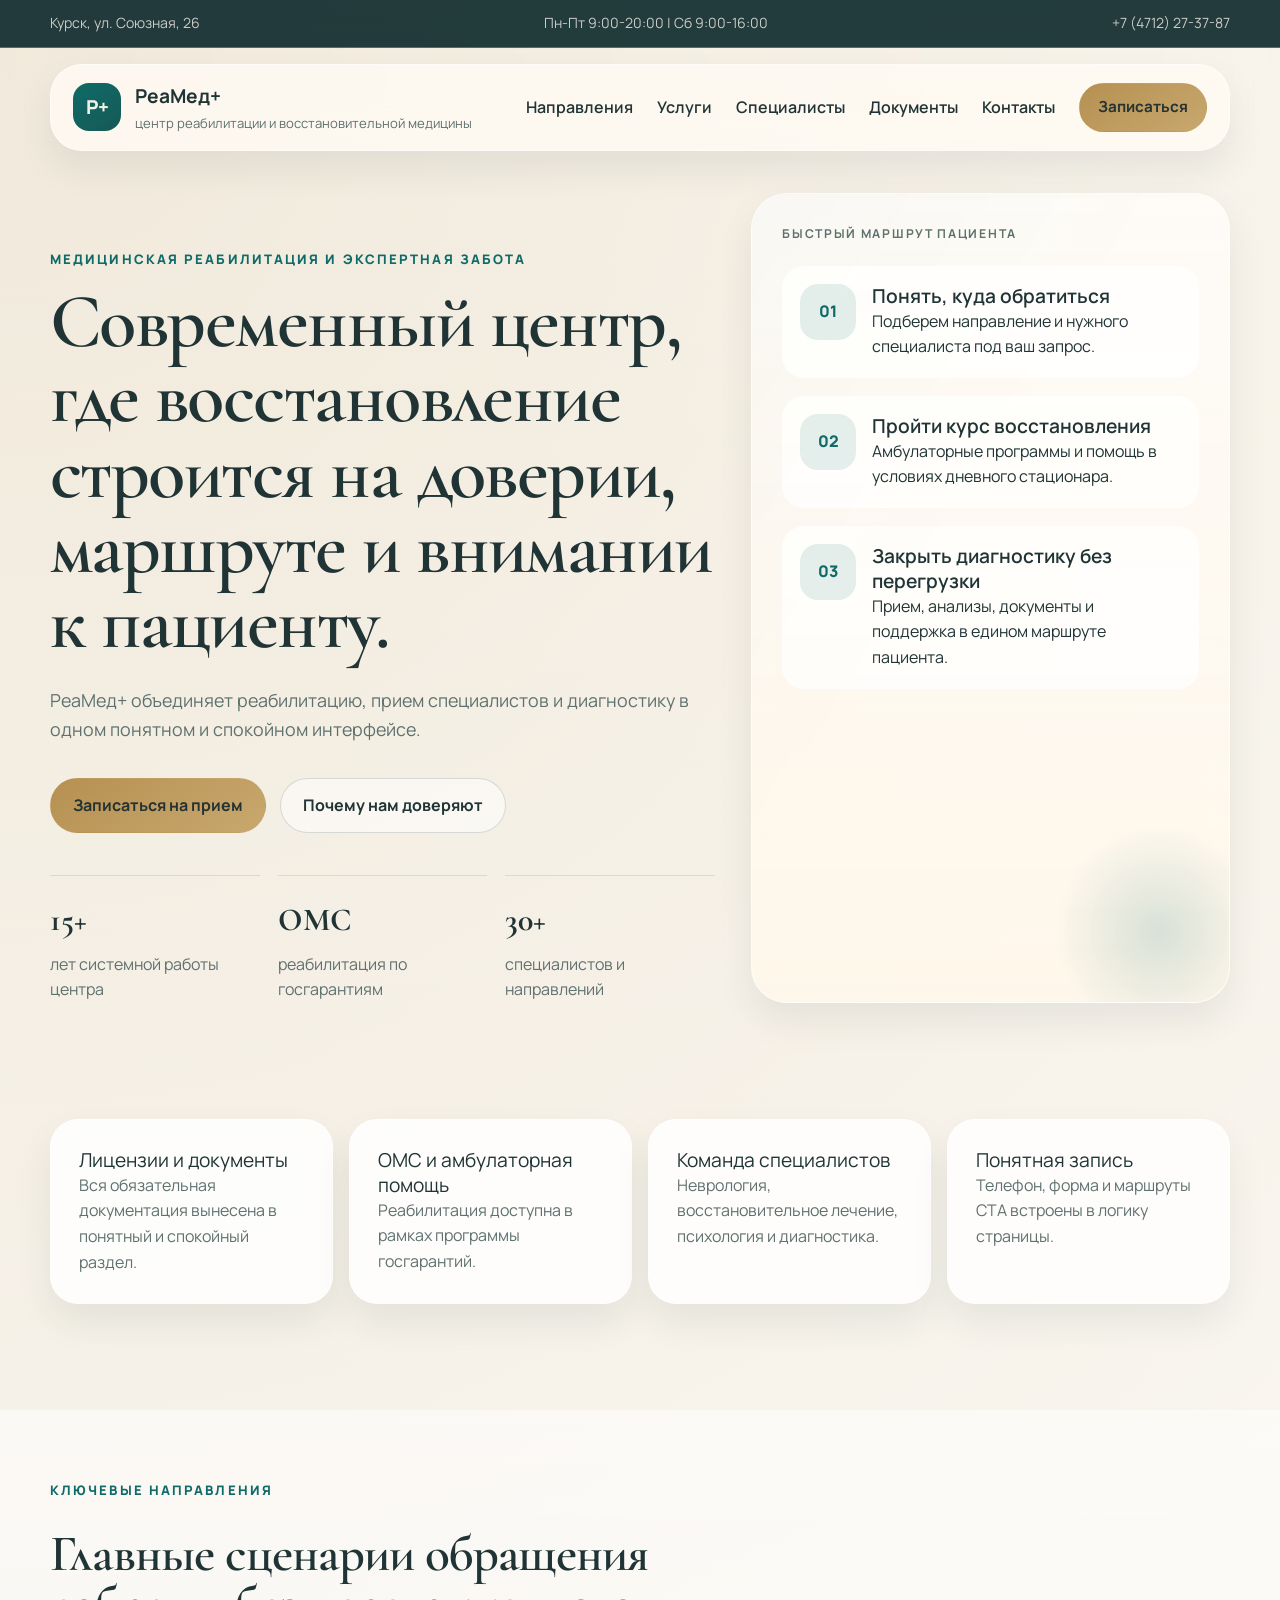
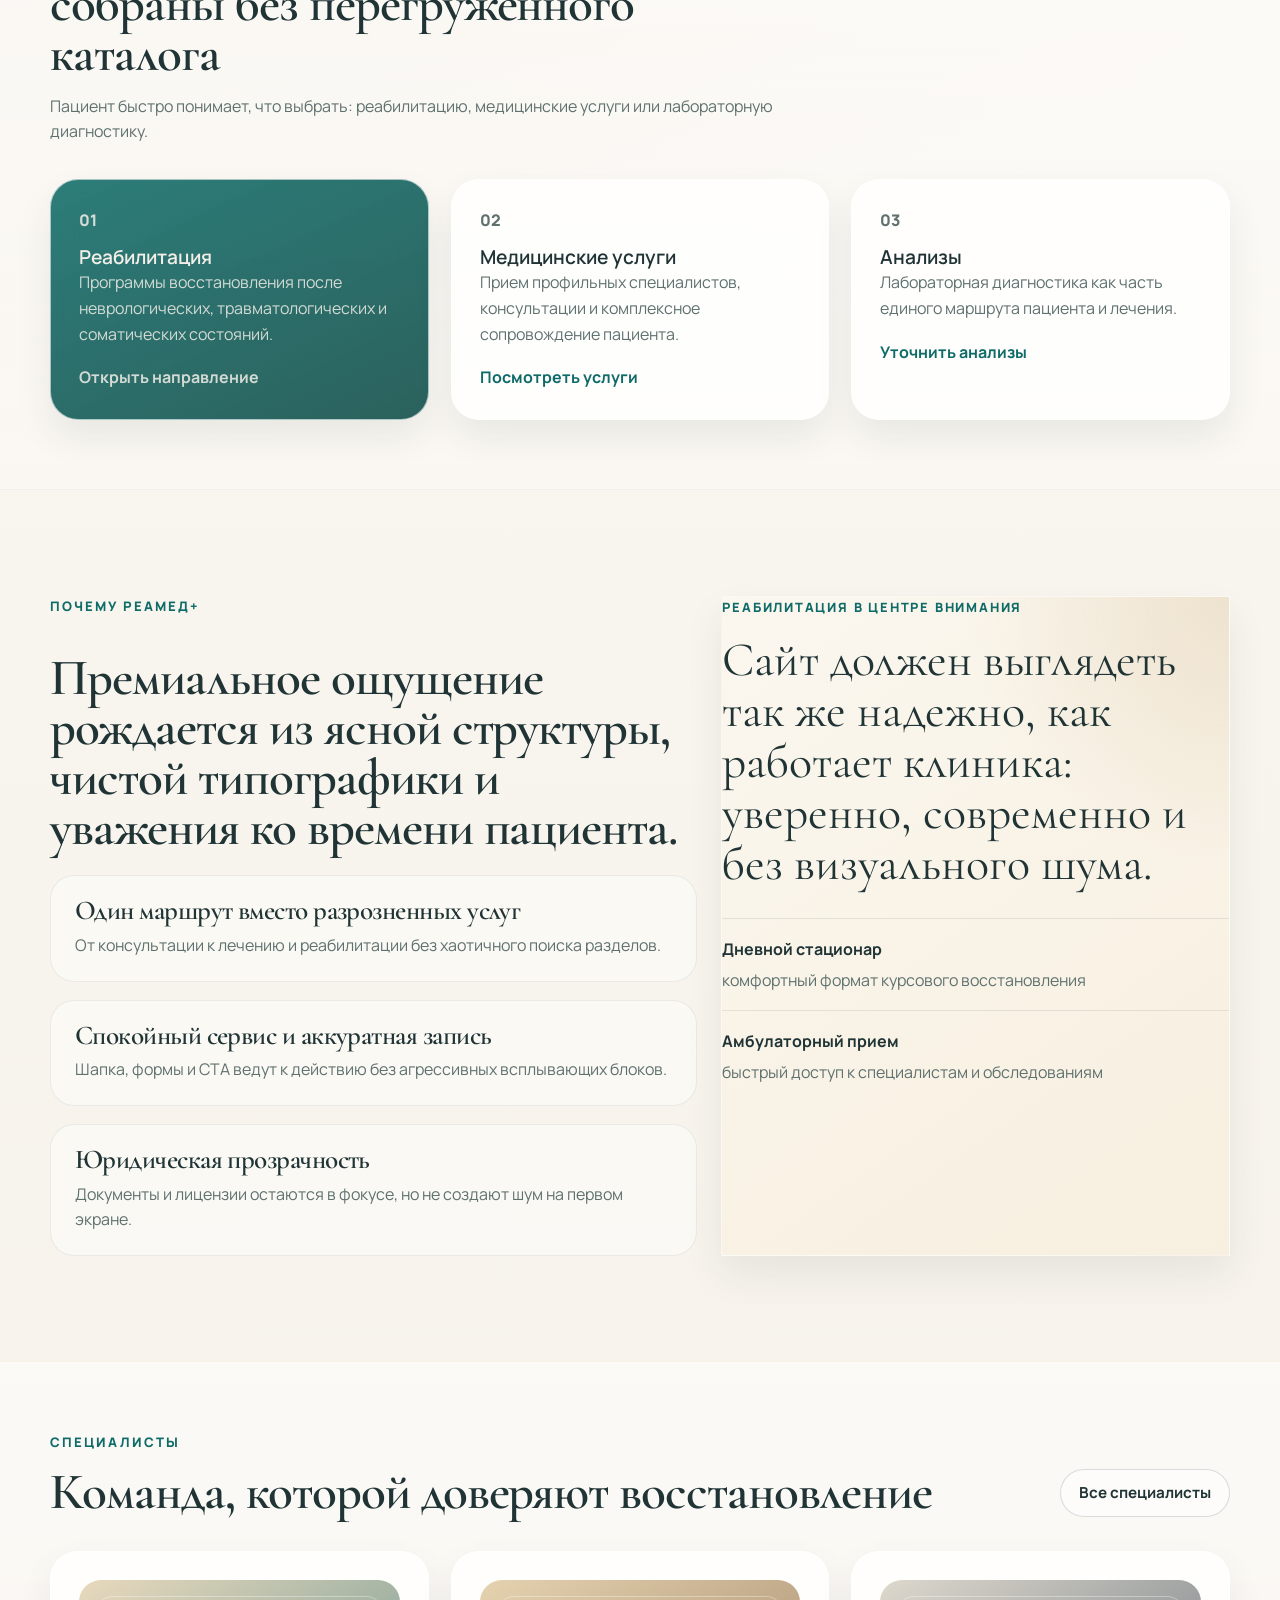
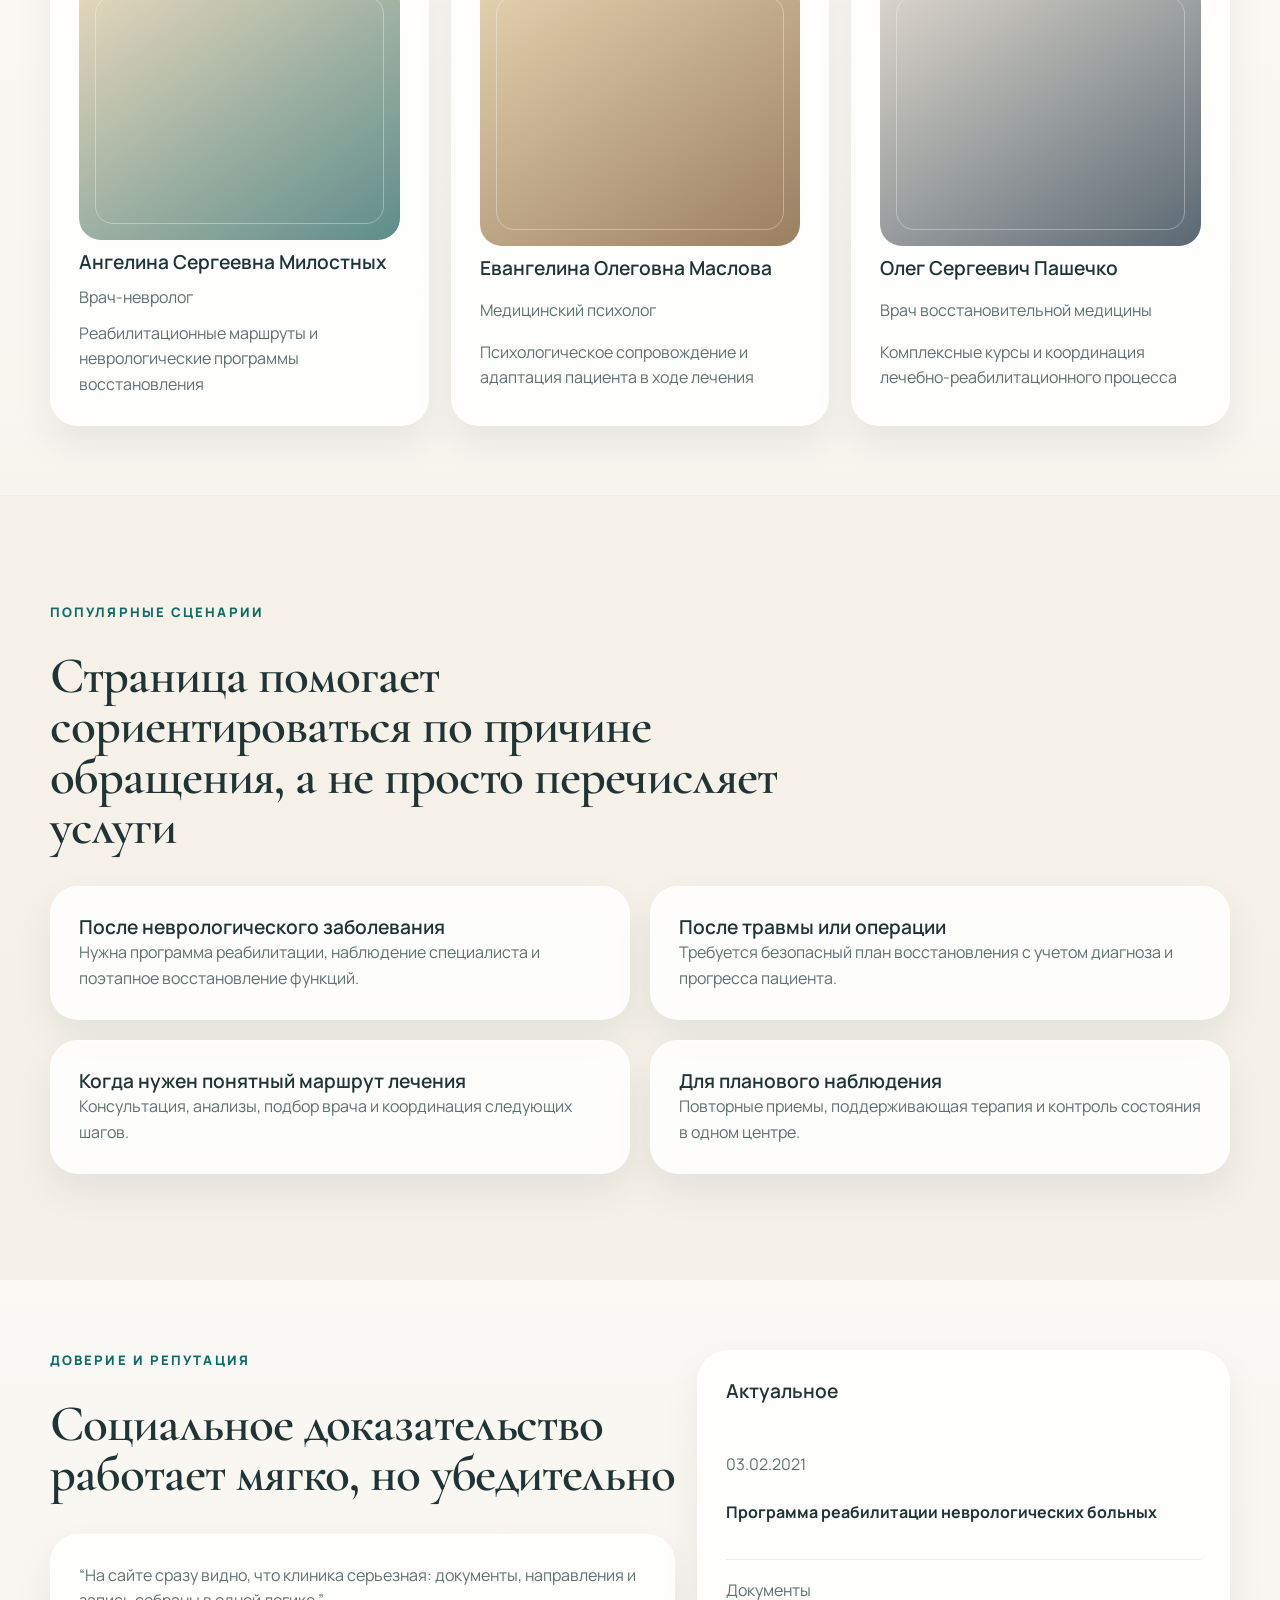
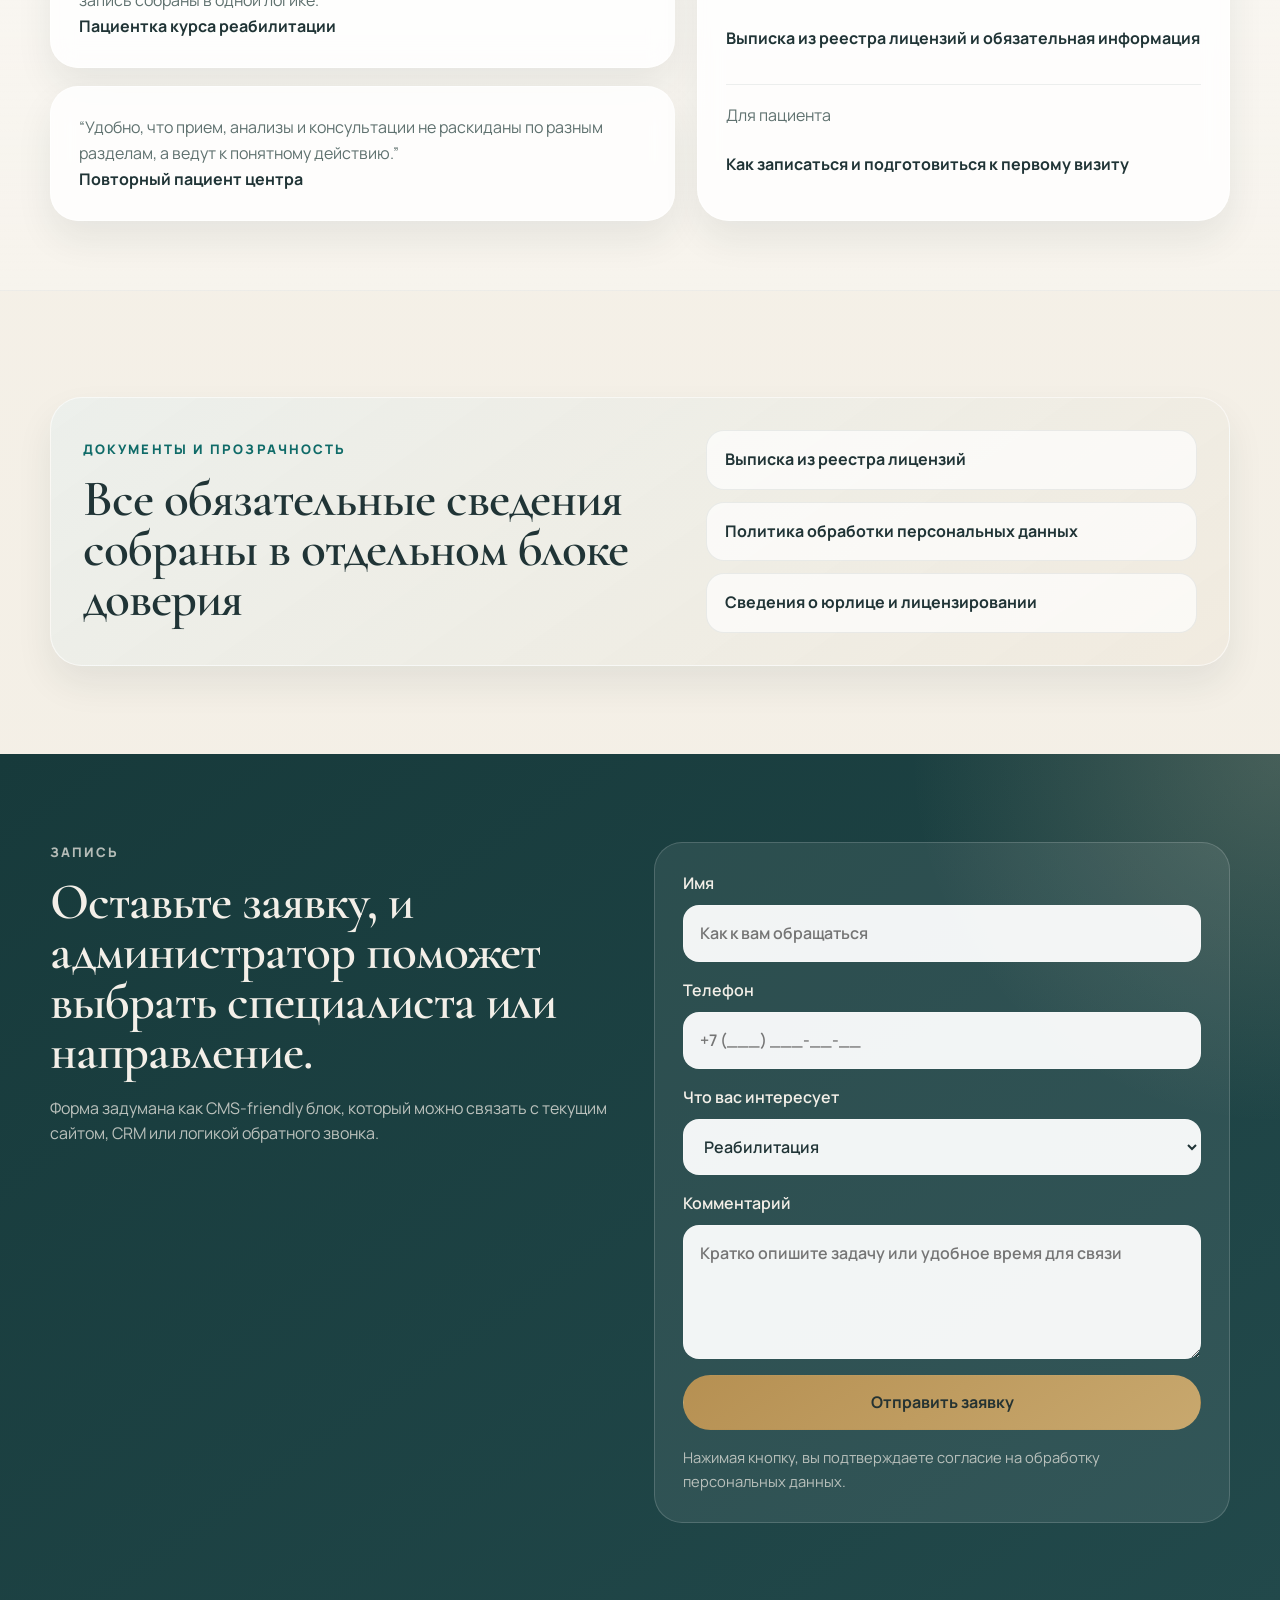
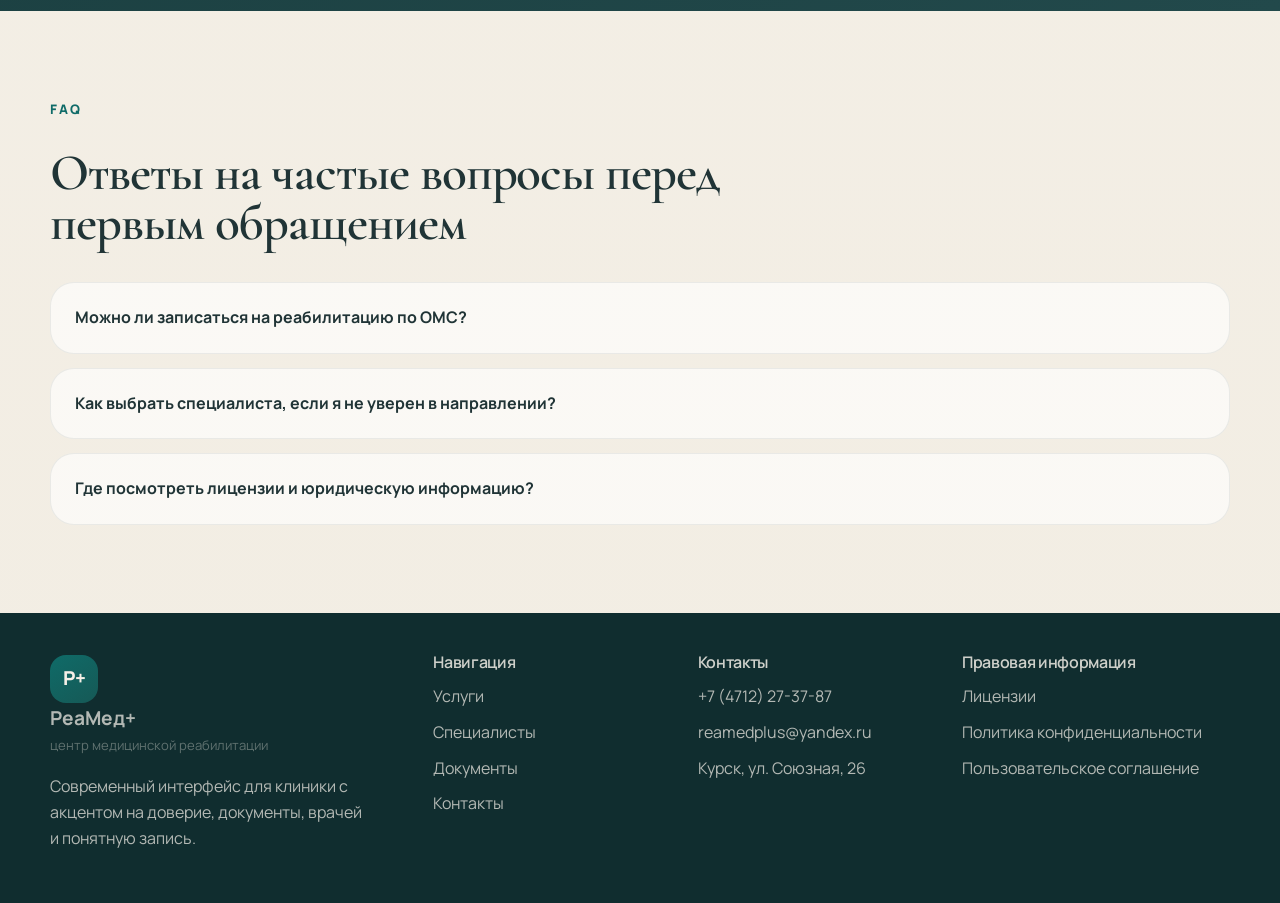
==== index.html @ e56094d9 "Initial redesign" ====
<!DOCTYPE html>
<html lang="ru">
<head>
  <meta charset="UTF-8">
  <meta name="viewport" content="width=device-width, initial-scale=1.0">
  <title>РеаМед+ | Центр медицинской реабилитации</title>
  <meta name="description" content="Редизайн главной страницы РеаМед+: реабилитация, специалисты, документы и запись в одном премиальном интерфейсе.">
  <link rel="preconnect" href="https://fonts.googleapis.com">
  <link rel="preconnect" href="https://fonts.gstatic.com" crossorigin>
  <link href="https://fonts.googleapis.com/css2?family=Manrope:wght@400;500;600;700;800&family=Cormorant+Garamond:wght@500;600;700&display=swap" rel="stylesheet">
  <link rel="stylesheet" href="styles.css">
</head>
<body>
  <div class="site-shell">
    <header class="site-header" data-header>
      <div class="utility-bar">
        <div class="container utility-bar__content">
          <p>Курск, ул. Союзная, 26</p>
          <p>Пн-Пт 9:00-20:00 | Сб 9:00-16:00</p>
          <a href="tel:+74712273787">+7 (4712) 27-37-87</a>
        </div>
      </div>
      <div class="container header-main">
        <a class="brand" href="index.html" aria-label="РеаМед+">
          <span class="brand__mark">Р+</span>
          <span class="brand__text">
            <strong>РеаМед+</strong>
            <small>центр реабилитации и восстановительной медицины</small>
          </span>
        </a>
        <button class="nav-toggle" type="button" aria-expanded="false" aria-controls="site-nav" data-nav-toggle>Меню</button>
        <nav class="site-nav" id="site-nav" data-nav>
          <a href="#directions">Направления</a>
          <a href="service.html">Услуги</a>
          <a href="specialists.html">Специалисты</a>
          <a href="documents.html">Документы</a>
          <a href="contacts.html">Контакты</a>
          <a class="button button--primary button--sm" href="#appointment">Записаться</a>
        </nav>
      </div>
    </header>

    <main>
      <section class="hero section">
        <div class="container hero__grid">
          <div class="hero__content">
            <p class="eyebrow">Медицинская реабилитация и экспертная забота</p>
            <h1>Современный центр, где восстановление строится на доверии, маршруте и внимании к пациенту.</h1>
            <p class="hero__lead">РеаМед+ объединяет реабилитацию, прием специалистов и диагностику в одном понятном и спокойном интерфейсе.</p>
            <div class="hero__actions">
              <a class="button button--primary" href="#appointment">Записаться на прием</a>
              <a class="button button--ghost" href="#trust">Почему нам доверяют</a>
            </div>
            <dl class="hero__metrics">
              <div><dt>15+</dt><dd>лет системной работы центра</dd></div>
              <div><dt>ОМС</dt><dd>реабилитация по госгарантиям</dd></div>
              <div><dt>30+</dt><dd>специалистов и направлений</dd></div>
            </dl>
          </div>
          <aside class="hero-card">
            <p class="hero-card__label">Быстрый маршрут пациента</p>
            <div class="hero-card__list">
              <article><span>01</span><div><h2>Понять, куда обратиться</h2><p>Подберем направление и нужного специалиста под ваш запрос.</p></div></article>
              <article><span>02</span><div><h2>Пройти курс восстановления</h2><p>Амбулаторные программы и помощь в условиях дневного стационара.</p></div></article>
              <article><span>03</span><div><h2>Закрыть диагностику без перегрузки</h2><p>Прием, анализы, документы и поддержка в едином маршруте пациента.</p></div></article>
            </div>
          </aside>
        </div>
      </section>

      <section class="section trust-strip" id="trust">
        <div class="container trust-strip__grid">
          <article class="trust-badge"><p class="trust-badge__title">Лицензии и документы</p><p>Вся обязательная документация вынесена в понятный и спокойный раздел.</p></article>
          <article class="trust-badge"><p class="trust-badge__title">ОМС и амбулаторная помощь</p><p>Реабилитация доступна в рамках программы госгарантий.</p></article>
          <article class="trust-badge"><p class="trust-badge__title">Команда специалистов</p><p>Неврология, восстановительное лечение, психология и диагностика.</p></article>
          <article class="trust-badge"><p class="trust-badge__title">Понятная запись</p><p>Телефон, форма и маршруты CTA встроены в логику страницы.</p></article>
        </div>
      </section>

      <section class="section section--soft" id="directions">
        <div class="container">
          <div class="section-heading">
            <p class="eyebrow">Ключевые направления</p>
            <h2>Главные сценарии обращения собраны без перегруженного каталога</h2>
            <p>Пациент быстро понимает, что выбрать: реабилитацию, медицинские услуги или лабораторную диагностику.</p>
          </div>
          <div class="card-grid card-grid--three">
            <article class="feature-card feature-card--highlight"><p class="feature-card__kicker">01</p><h3>Реабилитация</h3><p>Программы восстановления после неврологических, травматологических и соматических состояний.</p><a class="text-link" href="service.html">Открыть направление</a></article>
            <article class="feature-card"><p class="feature-card__kicker">02</p><h3>Медицинские услуги</h3><p>Прием профильных специалистов, консультации и комплексное сопровождение пациента.</p><a class="text-link" href="service.html">Посмотреть услуги</a></article>
            <article class="feature-card"><p class="feature-card__kicker">03</p><h3>Анализы</h3><p>Лабораторная диагностика как часть единого маршрута пациента и лечения.</p><a class="text-link" href="service.html">Уточнить анализы</a></article>
          </div>
        </div>
      </section>

      <section class="section">
        <div class="container split-block">
          <div class="split-block__content">
            <p class="eyebrow">Почему РеаМед+</p>
            <h2>Премиальное ощущение рождается из ясной структуры, чистой типографики и уважения ко времени пациента.</h2>
            <div class="benefit-list">
              <article><h3>Один маршрут вместо разрозненных услуг</h3><p>От консультации к лечению и реабилитации без хаотичного поиска разделов.</p></article>
              <article><h3>Спокойный сервис и аккуратная запись</h3><p>Шапка, формы и CTA ведут к действию без агрессивных всплывающих блоков.</p></article>
              <article><h3>Юридическая прозрачность</h3><p>Документы и лицензии остаются в фокусе, но не создают шум на первом экране.</p></article>
            </div>
          </div>
          <div class="quote-panel">
            <p class="quote-panel__lead">Реабилитация в центре внимания</p>
            <blockquote>Сайт должен выглядеть так же надежно, как работает клиника: уверенно, современно и без визуального шума.</blockquote>
            <div class="quote-panel__facts">
              <div><strong>Дневной стационар</strong><span>комфортный формат курсового восстановления</span></div>
              <div><strong>Амбулаторный прием</strong><span>быстрый доступ к специалистам и обследованиям</span></div>
            </div>
          </div>
        </div>
      </section>

      <section class="section section--soft">
        <div class="container">
          <div class="section-heading section-heading--between">
            <div>
              <p class="eyebrow">Специалисты</p>
              <h2>Команда, которой доверяют восстановление</h2>
            </div>
            <a class="button button--ghost button--sm" href="specialists.html">Все специалисты</a>
          </div>
          <div class="card-grid card-grid--three">
            <article class="doctor-card"><div class="doctor-card__photo doctor-card__photo--emerald"></div><h3>Ангелина Сергеевна Милостных</h3><p>Врач-невролог</p><span>Реабилитационные маршруты и неврологические программы восстановления</span></article>
            <article class="doctor-card"><div class="doctor-card__photo doctor-card__photo--sand"></div><h3>Евангелина Олеговна Маслова</h3><p>Медицинский психолог</p><span>Психологическое сопровождение и адаптация пациента в ходе лечения</span></article>
            <article class="doctor-card"><div class="doctor-card__photo doctor-card__photo--slate"></div><h3>Олег Сергеевич Пашечко</h3><p>Врач восстановительной медицины</p><span>Комплексные курсы и координация лечебно-реабилитационного процесса</span></article>
          </div>
        </div>
      </section>

      <section class="section">
        <div class="container">
          <div class="section-heading">
            <p class="eyebrow">Популярные сценарии</p>
            <h2>Страница помогает сориентироваться по причине обращения, а не просто перечисляет услуги</h2>
          </div>
          <div class="journey-grid">
            <article class="journey-card"><h3>После неврологического заболевания</h3><p>Нужна программа реабилитации, наблюдение специалиста и поэтапное восстановление функций.</p></article>
            <article class="journey-card"><h3>После травмы или операции</h3><p>Требуется безопасный план восстановления с учетом диагноза и прогресса пациента.</p></article>
            <article class="journey-card"><h3>Когда нужен понятный маршрут лечения</h3><p>Консультация, анализы, подбор врача и координация следующих шагов.</p></article>
            <article class="journey-card"><h3>Для планового наблюдения</h3><p>Повторные приемы, поддерживающая терапия и контроль состояния в одном центре.</p></article>
          </div>
        </div>
      </section>

      <section class="section section--soft">
        <div class="container proof-layout">
          <div>
            <div class="section-heading">
              <p class="eyebrow">Доверие и репутация</p>
              <h2>Социальное доказательство работает мягко, но убедительно</h2>
            </div>
            <div class="review-stack">
              <article class="review-card"><p>“На сайте сразу видно, что клиника серьезная: документы, направления и запись собраны в одной логике.”</p><strong>Пациентка курса реабилитации</strong></article>
              <article class="review-card"><p>“Удобно, что прием, анализы и консультации не раскиданы по разным разделам, а ведут к понятному действию.”</p><strong>Повторный пациент центра</strong></article>
            </div>
          </div>
          <div class="news-panel">
            <h3>Актуальное</h3>
            <article><span>03.02.2021</span><a href="#">Программа реабилитации неврологических больных</a></article>
            <article><span>Документы</span><a href="documents.html">Выписка из реестра лицензий и обязательная информация</a></article>
            <article><span>Для пациента</span><a href="contacts.html">Как записаться и подготовиться к первому визиту</a></article>
          </div>
        </div>
      </section>

      <section class="section">
        <div class="container docs-callout">
          <div>
            <p class="eyebrow">Документы и прозрачность</p>
            <h2>Все обязательные сведения собраны в отдельном блоке доверия</h2>
          </div>
          <div class="docs-callout__links">
            <a href="documents.html">Выписка из реестра лицензий</a>
            <a href="documents.html">Политика обработки персональных данных</a>
            <a href="documents.html">Сведения о юрлице и лицензировании</a>
          </div>
        </div>
      </section>

      <section class="section section--contrast" id="appointment">
        <div class="container appointment">
          <div class="appointment__intro">
            <p class="eyebrow eyebrow--light">Запись</p>
            <h2>Оставьте заявку, и администратор поможет выбрать специалиста или направление.</h2>
            <p>Форма задумана как CMS-friendly блок, который можно связать с текущим сайтом, CRM или логикой обратного звонка.</p>
          </div>
          <form class="appointment-form">
            <label>Имя<input type="text" name="name" placeholder="Как к вам обращаться"></label>
            <label>Телефон<input type="tel" name="phone" placeholder="+7 (___) ___-__-__"></label>
            <label>Что вас интересует<select name="interest"><option>Реабилитация</option><option>Прием специалиста</option><option>Анализы</option><option>Обратный звонок</option></select></label>
            <label>Комментарий<textarea name="comment" rows="4" placeholder="Кратко опишите задачу или удобное время для связи"></textarea></label>
            <button class="button button--primary" type="submit">Отправить заявку</button>
            <p class="form-note">Нажимая кнопку, вы подтверждаете согласие на обработку персональных данных.</p>
          </form>
        </div>
      </section>

      <section class="section faq">
        <div class="container">
          <div class="section-heading">
            <p class="eyebrow">FAQ</p>
            <h2>Ответы на частые вопросы перед первым обращением</h2>
          </div>
          <div class="faq-list" data-accordion>
            <article class="faq-item"><button type="button" class="faq-item__trigger" aria-expanded="false">Можно ли записаться на реабилитацию по ОМС?</button><div class="faq-item__content"><p>Да, для этого сохранен отдельный trust-блок и страница документов с условиями программы госгарантий.</p></div></article>
            <article class="faq-item"><button type="button" class="faq-item__trigger" aria-expanded="false">Как выбрать специалиста, если я не уверен в направлении?</button><div class="faq-item__content"><p>Главная и форма записи подсказывают понятный первый шаг: выбрать причину обращения и получить помощь администратора.</p></div></article>
            <article class="faq-item"><button type="button" class="faq-item__trigger" aria-expanded="false">Где посмотреть лицензии и юридическую информацию?</button><div class="faq-item__content"><p>Обязательные документы выделены в отдельный раздел и продублированы в подвале сайта.</p></div></article>
          </div>
        </div>
      </section>
    </main>

    <footer class="site-footer">
      <div class="container footer-grid">
        <div>
          <a class="brand brand--footer" href="index.html">
            <span class="brand__mark">Р+</span>
            <span class="brand__text"><strong>РеаМед+</strong><small>центр медицинской реабилитации</small></span>
          </a>
          <p class="footer-copy">Современный интерфейс для клиники с акцентом на доверие, документы, врачей и понятную запись.</p>
        </div>
        <div><h3>Навигация</h3><a href="service.html">Услуги</a><a href="specialists.html">Специалисты</a><a href="documents.html">Документы</a><a href="contacts.html">Контакты</a></div>
        <div><h3>Контакты</h3><a href="tel:+74712273787">+7 (4712) 27-37-87</a><a href="mailto:reamedplus@yandex.ru">reamedplus@yandex.ru</a><p>Курск, ул. Союзная, 26</p></div>
        <div><h3>Правовая информация</h3><a href="documents.html">Лицензии</a><a href="documents.html">Политика конфиденциальности</a><a href="documents.html">Пользовательское соглашение</a></div>
      </div>
    </footer>
  </div>
  <script src="main.js"></script>
</body>
</html>
---- styles.css ----
:root {
  --bg: #f6f2ea;
  --surface: rgba(255, 255, 255, 0.82);
  --surface-dark: #173a3b;
  --surface-dark-2: #22494b;
  --text: #203436;
  --text-muted: #5f716f;
  --text-on-dark: #f3efe8;
  --line: rgba(32, 52, 54, 0.12);
  --accent: #0f6b68;
  --accent-2: #b69052;
  --shadow-lg: 0 24px 80px rgba(29, 45, 47, 0.13);
  --shadow-md: 0 18px 36px rgba(29, 45, 47, 0.08);
  --radius-xl: 32px;
  --radius-lg: 24px;
  --radius-md: 18px;
  --container: min(1180px, calc(100vw - 32px));
  --transition: 220ms ease;
}

*,
*::before,
*::after {
  box-sizing: border-box;
}

html {
  scroll-behavior: smooth;
}

body {
  margin: 0;
  background:
    radial-gradient(circle at top left, rgba(182, 144, 82, 0.16), transparent 28%),
    linear-gradient(180deg, #fcfaf5 0%, #f6f2ea 48%, #f2ede3 100%);
  color: var(--text);
  font-family: "Manrope", "Segoe UI", sans-serif;
  line-height: 1.6;
}

a {
  color: inherit;
  text-decoration: none;
}

button,
input,
select,
textarea {
  font: inherit;
}

.container {
  width: var(--container);
  margin: 0 auto;
}

.section {
  padding: 88px 0;
}

.section--soft {
  position: relative;
}

.section--soft::before {
  content: "";
  position: absolute;
  inset: 18px 0;
  background: linear-gradient(180deg, rgba(255, 255, 255, 0.55), rgba(255, 255, 255, 0.24));
  border-top: 1px solid rgba(255, 255, 255, 0.45);
  border-bottom: 1px solid rgba(32, 52, 54, 0.06);
  z-index: -1;
}

.section--contrast {
  background:
    radial-gradient(circle at top right, rgba(217, 199, 166, 0.22), transparent 24%),
    linear-gradient(145deg, var(--surface-dark) 0%, var(--surface-dark-2) 100%);
  color: var(--text-on-dark);
}

.eyebrow {
  margin: 0 0 14px;
  color: var(--accent);
  font-size: 0.82rem;
  font-weight: 800;
  letter-spacing: 0.16em;
  text-transform: uppercase;
}

.eyebrow--light {
  color: rgba(243, 239, 232, 0.72);
}

h1,
h2,
h3 {
  margin: 0;
  font-family: "Cormorant Garamond", Georgia, serif;
  font-weight: 600;
  letter-spacing: -0.02em;
  line-height: 0.98;
}

h1 {
  font-size: clamp(3rem, 6vw, 5.6rem);
}

h2 {
  font-size: clamp(2.2rem, 4vw, 3.5rem);
}

h3 {
  font-size: 1.7rem;
}

p {
  margin: 0;
}

.utility-bar {
  border-bottom: 1px solid rgba(255, 255, 255, 0.24);
  background: rgba(12, 39, 42, 0.9);
  color: rgba(243, 239, 232, 0.8);
  font-size: 0.88rem;
}

.utility-bar__content {
  display: flex;
  justify-content: space-between;
  gap: 18px;
  padding: 12px 0;
  flex-wrap: wrap;
}

.site-header {
  position: sticky;
  top: 0;
  z-index: 30;
  backdrop-filter: blur(18px);
}

.site-header.is-scrolled .header-main {
  margin-top: 0;
  border-radius: 0 0 var(--radius-lg) var(--radius-lg);
}

.header-main {
  display: flex;
  align-items: center;
  justify-content: space-between;
  gap: 24px;
  margin-top: 16px;
  padding: 16px 22px;
  border: 1px solid rgba(255, 255, 255, 0.54);
  border-radius: var(--radius-xl);
  background: rgba(255, 250, 243, 0.82);
  box-shadow: var(--shadow-md);
}

.brand {
  display: inline-flex;
  align-items: center;
  gap: 14px;
}

.brand__mark {
  display: grid;
  place-items: center;
  width: 48px;
  height: 48px;
  border-radius: 16px;
  background: linear-gradient(145deg, var(--accent) 0%, #165956 100%);
  color: #f5f0e7;
  font-weight: 800;
  font-size: 1.2rem;
}

.brand__text {
  display: grid;
  gap: 2px;
}

.brand__text strong {
  font-size: 1.2rem;
}

.brand__text small {
  color: var(--text-muted);
  font-size: 0.82rem;
}

.site-nav {
  display: flex;
  align-items: center;
  gap: 24px;
  font-weight: 600;
}

.site-nav a:not(.button) {
  position: relative;
}

.site-nav a:not(.button)::after {
  content: "";
  position: absolute;
  left: 0;
  bottom: -6px;
  width: 100%;
  height: 1px;
  background: currentColor;
  transform: scaleX(0);
  transform-origin: left;
  transition: transform var(--transition);
}

.site-nav a:not(.button):hover::after {
  transform: scaleX(1);
}

.nav-toggle {
  display: none;
  border: 0;
  border-radius: 999px;
  padding: 12px 16px;
  background: var(--surface-dark);
  color: var(--text-on-dark);
  cursor: pointer;
}

.button {
  display: inline-flex;
  align-items: center;
  justify-content: center;
  border-radius: 999px;
  padding: 14px 22px;
  border: 1px solid transparent;
  font-weight: 700;
  transition: transform var(--transition), background var(--transition), border-color var(--transition);
}

.button:hover {
  transform: translateY(-2px);
}

.button--sm {
  padding: 11px 18px;
  font-size: 0.95rem;
}

.button--primary {
  background: linear-gradient(145deg, var(--accent-2), #c8a86e);
  color: #253332;
}

.button--ghost {
  border-color: rgba(32, 52, 54, 0.16);
  background: rgba(255, 255, 255, 0.54);
}

.section-heading {
  max-width: 760px;
  display: grid;
  gap: 14px;
  margin-bottom: 34px;
}

.section-heading--between {
  max-width: none;
  display: flex;
  align-items: end;
  justify-content: space-between;
  gap: 24px;
}

.section-heading p:last-child {
  color: var(--text-muted);
}

.hero {
  padding-top: 42px;
}

.hero__grid {
  display: grid;
  grid-template-columns: 1.25fr 0.9fr;
  gap: 36px;
  align-items: stretch;
}

.hero__content {
  padding: 56px 0 0;
}

.hero__lead {
  max-width: 690px;
  margin-top: 26px;
  color: var(--text-muted);
  font-size: 1.12rem;
}

.hero__actions {
  display: flex;
  gap: 14px;
  flex-wrap: wrap;
  margin-top: 34px;
}

.hero__metrics {
  display: grid;
  grid-template-columns: repeat(3, minmax(0, 1fr));
  gap: 18px;
  margin: 42px 0 0;
}

.hero__metrics div {
  padding-top: 18px;
  border-top: 1px solid var(--line);
}

.hero__metrics dt {
  font-family: "Cormorant Garamond", Georgia, serif;
  font-size: 2rem;
  font-weight: 700;
}

.hero__metrics dd {
  margin: 6px 0 0;
  color: var(--text-muted);
}

.hero-card,
.quote-panel,
.content-card,
.document-card,
.review-card,
.news-panel,
.feature-card,
.doctor-card,
.journey-card,
.trust-badge {
  border: 1px solid rgba(255, 255, 255, 0.6);
  background: var(--surface);
  box-shadow: var(--shadow-md);
  backdrop-filter: blur(12px);
}

.hero-card {
  position: relative;
  overflow: hidden;
  border-radius: 36px;
  padding: 30px;
  background:
    linear-gradient(180deg, rgba(255, 253, 250, 0.82), rgba(255, 247, 234, 0.9)),
    linear-gradient(120deg, rgba(15, 107, 104, 0.12), transparent 45%);
}

.hero-card::before {
  content: "";
  position: absolute;
  inset: auto -40px -40px auto;
  width: 220px;
  height: 220px;
  border-radius: 50%;
  background: radial-gradient(circle, rgba(15, 107, 104, 0.16), transparent 68%);
}

.hero-card__label {
  color: var(--text-muted);
  font-weight: 700;
  text-transform: uppercase;
  letter-spacing: 0.14em;
  font-size: 0.76rem;
}

.hero-card__list {
  display: grid;
  gap: 18px;
  margin-top: 22px;
}

.hero-card__list article {
  display: grid;
  grid-template-columns: 56px 1fr;
  gap: 16px;
  padding: 18px;
  border-radius: 22px;
  background: rgba(255, 255, 255, 0.72);
}

.hero-card__list span {
  display: grid;
  place-items: center;
  width: 56px;
  height: 56px;
  border-radius: 18px;
  background: rgba(15, 107, 104, 0.11);
  color: var(--accent);
  font-weight: 800;
}

.hero-card h2,
.trust-badge__title,
.journey-card h3,
.doctor-card h3,
.feature-card h3,
.content-card h2,
.news-panel h3,
.document-card h2,
.doctor-card--wide h2 {
  font-family: "Manrope", "Segoe UI", sans-serif;
  font-size: 1.2rem;
  line-height: 1.3;
  letter-spacing: normal;
}

.trust-strip {
  padding-top: 28px;
}

.trust-strip__grid {
  display: grid;
  grid-template-columns: repeat(4, minmax(0, 1fr));
  gap: 16px;
}

.trust-badge,
.feature-card,
.doctor-card,
.journey-card,
.review-card,
.document-card,
.content-card,
.news-panel {
  border-radius: 28px;
  padding: 28px;
}

.trust-badge p:last-child,
.feature-card p,
.doctor-card p,
.doctor-card span,
.journey-card p,
.review-card p,
.document-card p,
.content-card p,
.news-panel span {
  color: var(--text-muted);
}

.card-grid {
  display: grid;
  gap: 22px;
}

.card-grid--three {
  grid-template-columns: repeat(3, minmax(0, 1fr));
}

.feature-card--highlight {
  background: linear-gradient(155deg, rgba(15, 107, 104, 0.88), rgba(20, 80, 76, 0.9));
  color: var(--text-on-dark);
}

.feature-card--highlight p,
.feature-card--highlight a {
  color: rgba(243, 239, 232, 0.84);
}

.feature-card__kicker {
  font-weight: 800;
  color: var(--accent-2);
  margin-bottom: 12px;
}

.text-link {
  margin-top: 18px;
  display: inline-flex;
  color: var(--accent);
  font-weight: 700;
}

.split-block {
  display: grid;
  grid-template-columns: 1.12fr 0.88fr;
  gap: 24px;
}

.split-block__content {
  display: grid;
  gap: 22px;
}

.benefit-list {
  display: grid;
  gap: 18px;
}

.benefit-list article {
  padding: 22px 24px;
  border-radius: 24px;
  background: rgba(255, 255, 255, 0.42);
  border: 1px solid rgba(32, 52, 54, 0.08);
}

.benefit-list p {
  margin-top: 8px;
  color: var(--text-muted);
}

.quote-panel {
  background:
    radial-gradient(circle at top right, rgba(182, 144, 82, 0.18), transparent 32%),
    linear-gradient(145deg, #fbf7ef, #f7efdf);
}

.quote-panel__lead {
  color: var(--accent);
  font-weight: 800;
  text-transform: uppercase;
  letter-spacing: 0.14em;
  font-size: 0.8rem;
}

.quote-panel blockquote {
  margin: 18px 0 0;
  font-family: "Cormorant Garamond", Georgia, serif;
  font-size: clamp(2rem, 3.8vw, 3rem);
  line-height: 1.06;
}

.quote-panel__facts {
  display: grid;
  gap: 16px;
  margin-top: 28px;
}

.quote-panel__facts div {
  padding-top: 18px;
  border-top: 1px solid rgba(32, 52, 54, 0.1);
}

.quote-panel__facts span {
  display: block;
  color: var(--text-muted);
  margin-top: 6px;
}

.doctor-card {
  display: grid;
  gap: 10px;
}

.doctor-card__photo,
.profile-hero__photo {
  position: relative;
  overflow: hidden;
  min-height: 260px;
  border-radius: 22px;
  background: linear-gradient(145deg, #d4c1a1, #8ba4a2);
}

.doctor-card__photo::after,
.profile-hero__photo::after {
  content: "";
  position: absolute;
  inset: 16px;
  border: 1px solid rgba(255, 255, 255, 0.34);
  border-radius: 18px;
}

.doctor-card__photo--emerald {
  background: linear-gradient(145deg, #e8d9bd, #5d8d8a);
}

.doctor-card__photo--sand {
  background: linear-gradient(145deg, #e5d2af, #9a7f61);
}

.doctor-card__photo--slate {
  background: linear-gradient(145deg, #ded8cd, #5a6873);
}

.journey-grid {
  display: grid;
  grid-template-columns: repeat(2, minmax(0, 1fr));
  gap: 20px;
}

.proof-layout {
  display: grid;
  grid-template-columns: 1.08fr 0.92fr;
  gap: 22px;
}

.review-stack {
  display: grid;
  gap: 18px;
}

.news-panel {
  display: grid;
  gap: 18px;
  border-radius: 32px;
}

.news-panel article {
  display: grid;
  gap: 8px;
  padding-top: 18px;
  border-top: 1px solid rgba(32, 52, 54, 0.08);
}

.news-panel article:first-of-type {
  padding-top: 0;
  border-top: 0;
}

.news-panel a {
  font-weight: 700;
}

.docs-callout {
  display: grid;
  grid-template-columns: 1.1fr 0.9fr;
  gap: 22px;
  align-items: center;
  padding: 32px;
  border-radius: 32px;
  background:
    linear-gradient(145deg, rgba(15, 107, 104, 0.06), rgba(182, 144, 82, 0.12)),
    rgba(255, 255, 255, 0.52);
  border: 1px solid rgba(255, 255, 255, 0.6);
  box-shadow: var(--shadow-md);
}

.docs-callout__links {
  display: grid;
  gap: 12px;
}

.docs-callout__links a {
  padding: 16px 18px;
  border-radius: 18px;
  background: rgba(255, 255, 255, 0.68);
  border: 1px solid rgba(32, 52, 54, 0.08);
  font-weight: 700;
}

.appointment {
  display: grid;
  grid-template-columns: 1fr 1fr;
  gap: 28px;
  align-items: start;
}

.appointment__intro p:last-child {
  margin-top: 18px;
  color: rgba(243, 239, 232, 0.74);
}

.appointment-form {
  display: grid;
  gap: 16px;
  padding: 28px;
  border-radius: 28px;
  background: rgba(255, 255, 255, 0.08);
  border: 1px solid rgba(255, 255, 255, 0.16);
}

.appointment-form label {
  display: grid;
  gap: 8px;
  font-weight: 600;
}

.appointment-form input,
.appointment-form select,
.appointment-form textarea {
  width: 100%;
  padding: 15px 16px;
  border-radius: 16px;
  border: 1px solid rgba(255, 255, 255, 0.16);
  background: rgba(255, 255, 255, 0.94);
  color: var(--text);
}

.form-note {
  color: rgba(243, 239, 232, 0.7);
  font-size: 0.92rem;
}

.faq-list {
  display: grid;
  gap: 14px;
}

.faq-item {
  overflow: hidden;
  border-radius: 24px;
  border: 1px solid rgba(32, 52, 54, 0.08);
  background: rgba(255, 255, 255, 0.62);
}

.faq-item__trigger {
  width: 100%;
  padding: 22px 24px;
  border: 0;
  background: transparent;
  text-align: left;
  color: var(--text);
  font-weight: 700;
  cursor: pointer;
}

.faq-item__content {
  max-height: 0;
  overflow: hidden;
  transition: max-height 280ms ease, padding 280ms ease;
  padding: 0 24px;
}

.faq-item.is-open .faq-item__content {
  max-height: 180px;
  padding-bottom: 22px;
}

.site-footer {
  padding: 42px 0;
  background: #102d2f;
  color: rgba(243, 239, 232, 0.84);
}

.footer-grid {
  display: grid;
  grid-template-columns: 1.2fr 0.8fr 0.8fr 0.9fr;
  gap: 26px;
}

.site-footer h3 {
  font-family: "Manrope", "Segoe UI", sans-serif;
  font-size: 1rem;
  margin-bottom: 14px;
}

.site-footer a,
.site-footer p {
  display: block;
  color: rgba(243, 239, 232, 0.72);
  margin-bottom: 10px;
}

.footer-copy {
  max-width: 320px;
  margin-top: 18px;
}

.page-hero {
  padding: 54px 0 30px;
}

.breadcrumbs {
  display: inline-flex;
  align-items: center;
  gap: 10px;
  margin-bottom: 28px;
  color: var(--text-muted);
  font-size: 0.92rem;
}

.page-hero__grid,
.profile-hero {
  display: grid;
  grid-template-columns: 1.2fr 0.8fr;
  gap: 24px;
  align-items: start;
}

.page-hero__aside,
.chip,
.map-placeholder {
  border-radius: 24px;
}

.page-hero__aside {
  padding: 24px;
  background: rgba(255, 255, 255, 0.6);
  border: 1px solid rgba(255, 255, 255, 0.55);
  box-shadow: var(--shadow-md);
}

.page-hero__aside p {
  color: var(--text-muted);
  margin-top: 10px;
}

.chip-row {
  display: flex;
  gap: 12px;
  flex-wrap: wrap;
}

.chip {
  display: inline-flex;
  align-items: center;
  padding: 11px 16px;
  background: rgba(255, 255, 255, 0.62);
  border: 1px solid rgba(32, 52, 54, 0.08);
  font-weight: 700;
}

.chip--active {
  background: var(--surface-dark);
  color: var(--text-on-dark);
}

.profile-hero__photo {
  min-height: 360px;
  background: linear-gradient(145deg, #e2cfad, #5f8e8a);
}

.profile-hero__role {
  margin: 12px 0 16px;
  color: var(--accent);
  font-weight: 700;
}

.two-column-layout {
  display: grid;
  grid-template-columns: repeat(2, minmax(0, 1fr));
  gap: 22px;
}

.bullet-list,
.step-list,
.contact-list {
  margin: 18px 0 0;
  padding-left: 20px;
  color: var(--text-muted);
}

.contact-list a {
  color: var(--accent);
}

.docs-grid {
  display: grid;
  grid-template-columns: repeat(2, minmax(0, 1fr));
  gap: 22px;
}

.map-placeholder {
  min-height: 280px;
  display: grid;
  place-items: center;
  border: 1px dashed rgba(32, 52, 54, 0.18);
  background:
    linear-gradient(135deg, rgba(15, 107, 104, 0.06), rgba(182, 144, 82, 0.1)),
    rgba(255, 255, 255, 0.52);
  color: var(--text-muted);
}

@media (max-width: 1080px) {
  .hero__grid,
  .split-block,
  .proof-layout,
  .docs-callout,
  .appointment,
  .page-hero__grid,
  .profile-hero,
  .two-column-layout,
  .footer-grid,
  .trust-strip__grid {
    grid-template-columns: 1fr;
  }

  .card-grid--three,
  .docs-grid {
    grid-template-columns: repeat(2, minmax(0, 1fr));
  }

  .journey-grid {
    grid-template-columns: 1fr;
  }
}

@media (max-width: 780px) {
  .section {
    padding: 64px 0;
  }

  .utility-bar__content {
    justify-content: center;
    text-align: center;
  }

  .header-main {
    position: relative;
    margin-top: 10px;
    padding: 16px;
  }

  .nav-toggle {
    display: inline-flex;
  }

  .site-nav {
    position: absolute;
    top: calc(100% + 10px);
    left: 0;
    right: 0;
    display: none;
    flex-direction: column;
    align-items: stretch;
    padding: 18px;
    border-radius: 24px;
    background: rgba(255, 250, 243, 0.98);
    border: 1px solid rgba(255, 255, 255, 0.54);
    box-shadow: var(--shadow-md);
  }

  .site-nav.is-open {
    display: flex;
  }

  .hero__metrics,
  .card-grid--three,
  .docs-grid {
    grid-template-columns: 1fr;
  }

  .section-heading--between {
    align-items: start;
    flex-direction: column;
  }
}

@media (max-width: 560px) {
  :root {
    --container: min(100vw - 20px, 100%);
  }

  h1 {
    font-size: clamp(2.4rem, 12vw, 4rem);
  }

  h2 {
    font-size: clamp(2rem, 8vw, 3rem);
  }

  .brand__text small {
    display: none;
  }

  .hero__content {
    padding-top: 22px;
  }

  .hero-card,
  .feature-card,
  .doctor-card,
  .journey-card,
  .review-card,
  .document-card,
  .content-card,
  .appointment-form,
  .news-panel,
  .trust-badge {
    padding: 22px;
  }

  .hero-card__list article {
    grid-template-columns: 1fr;
  }
}
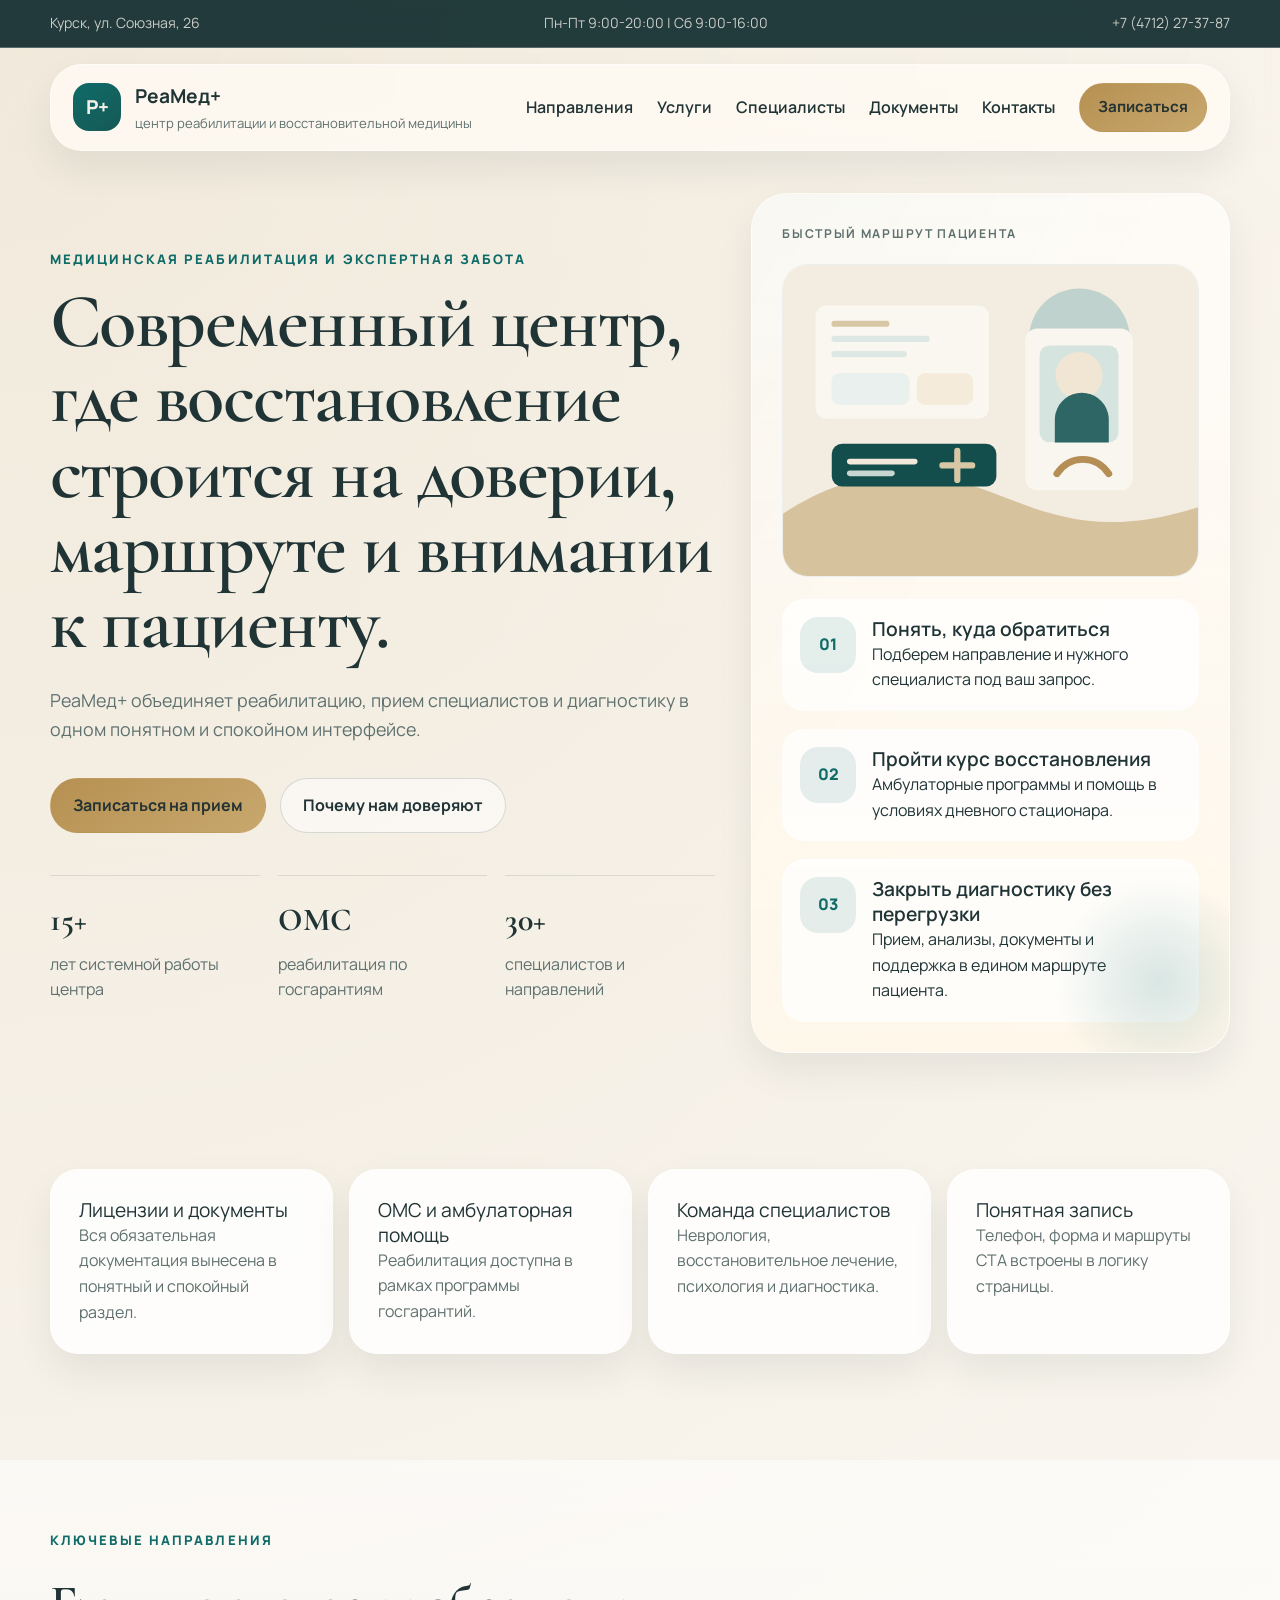
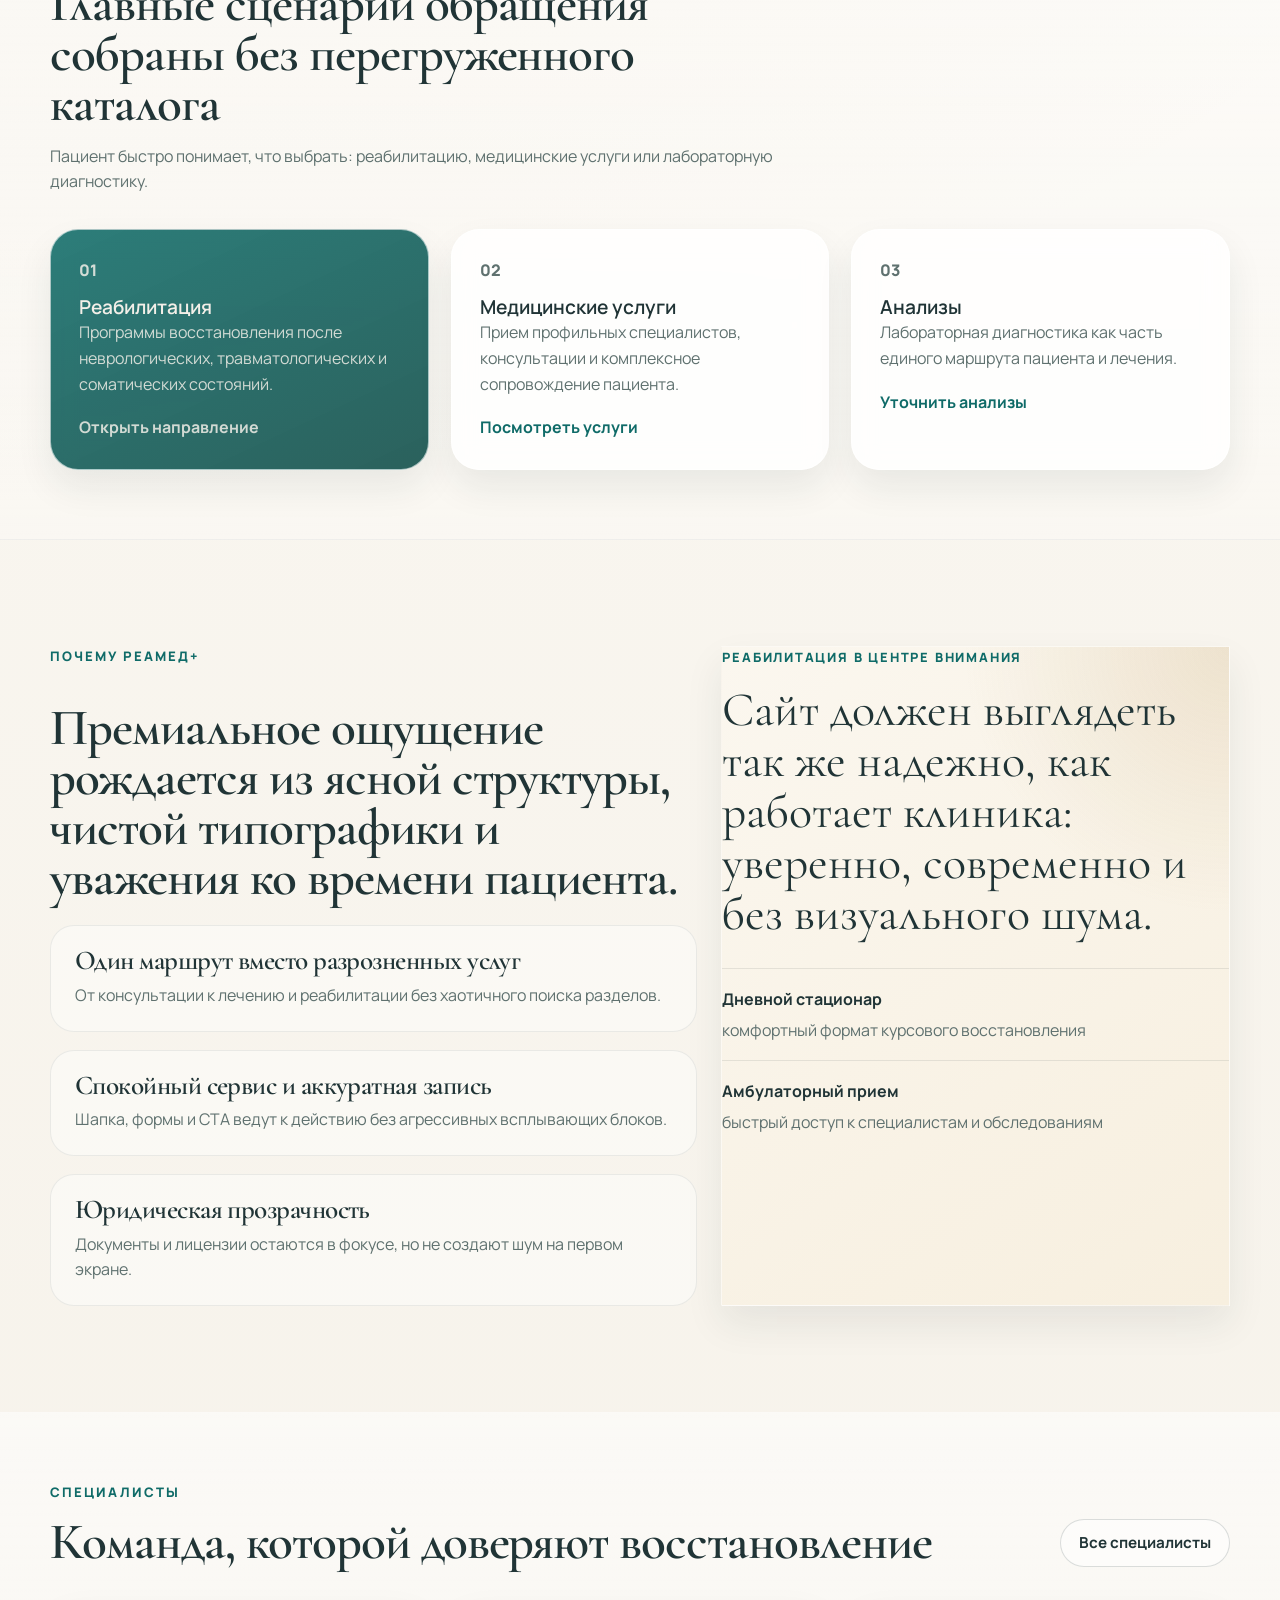
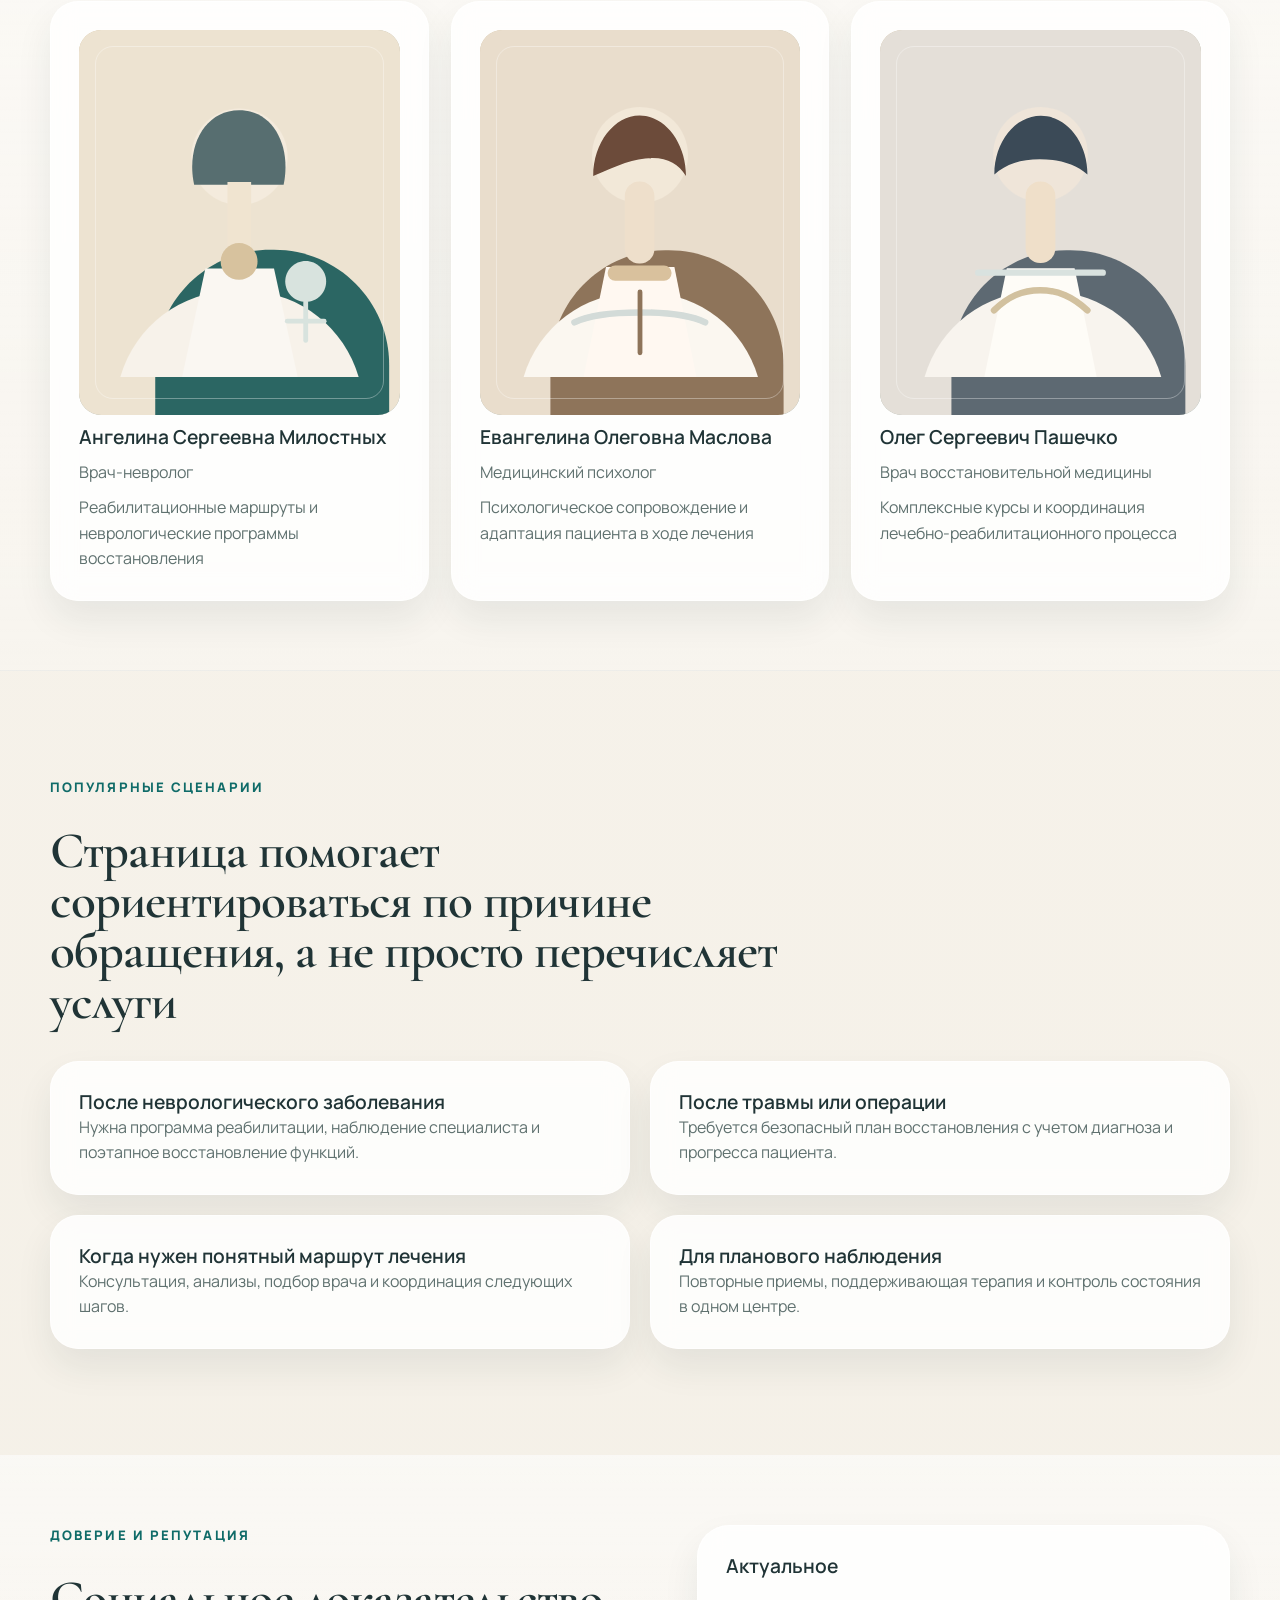
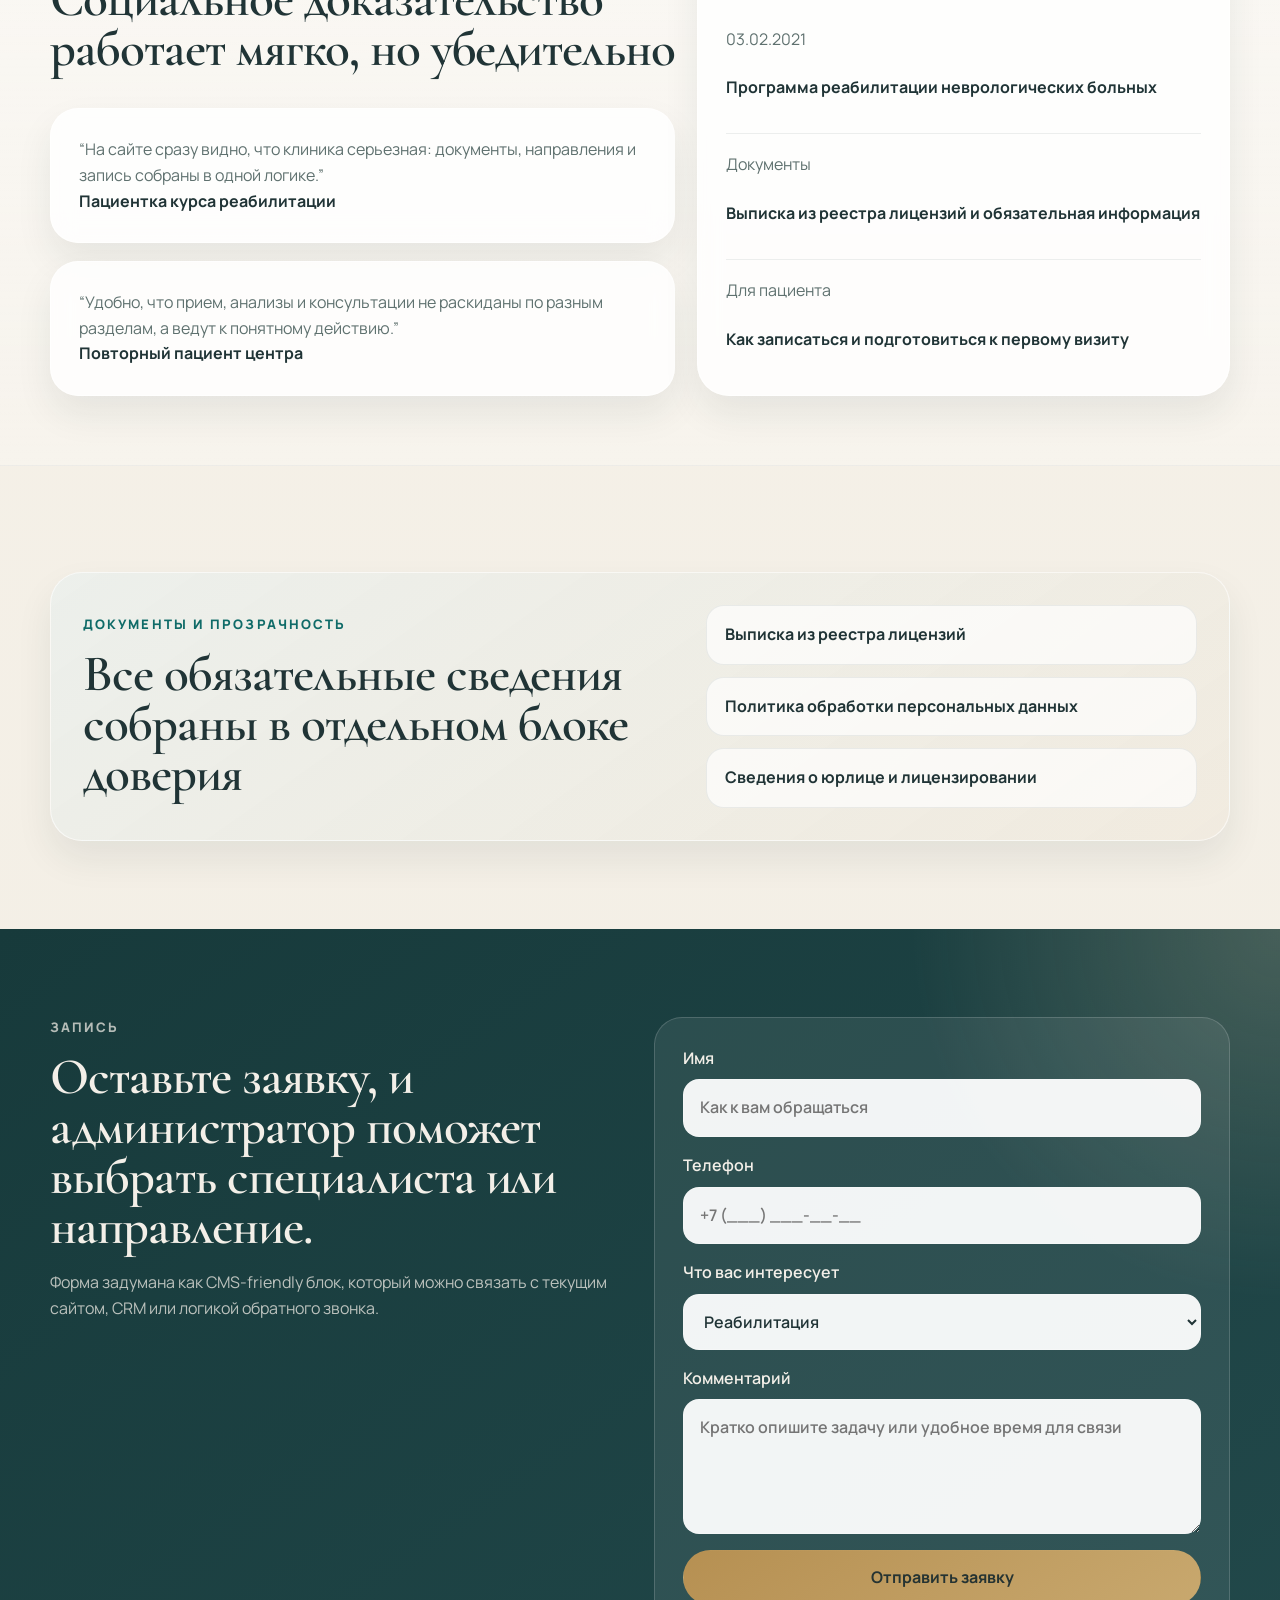
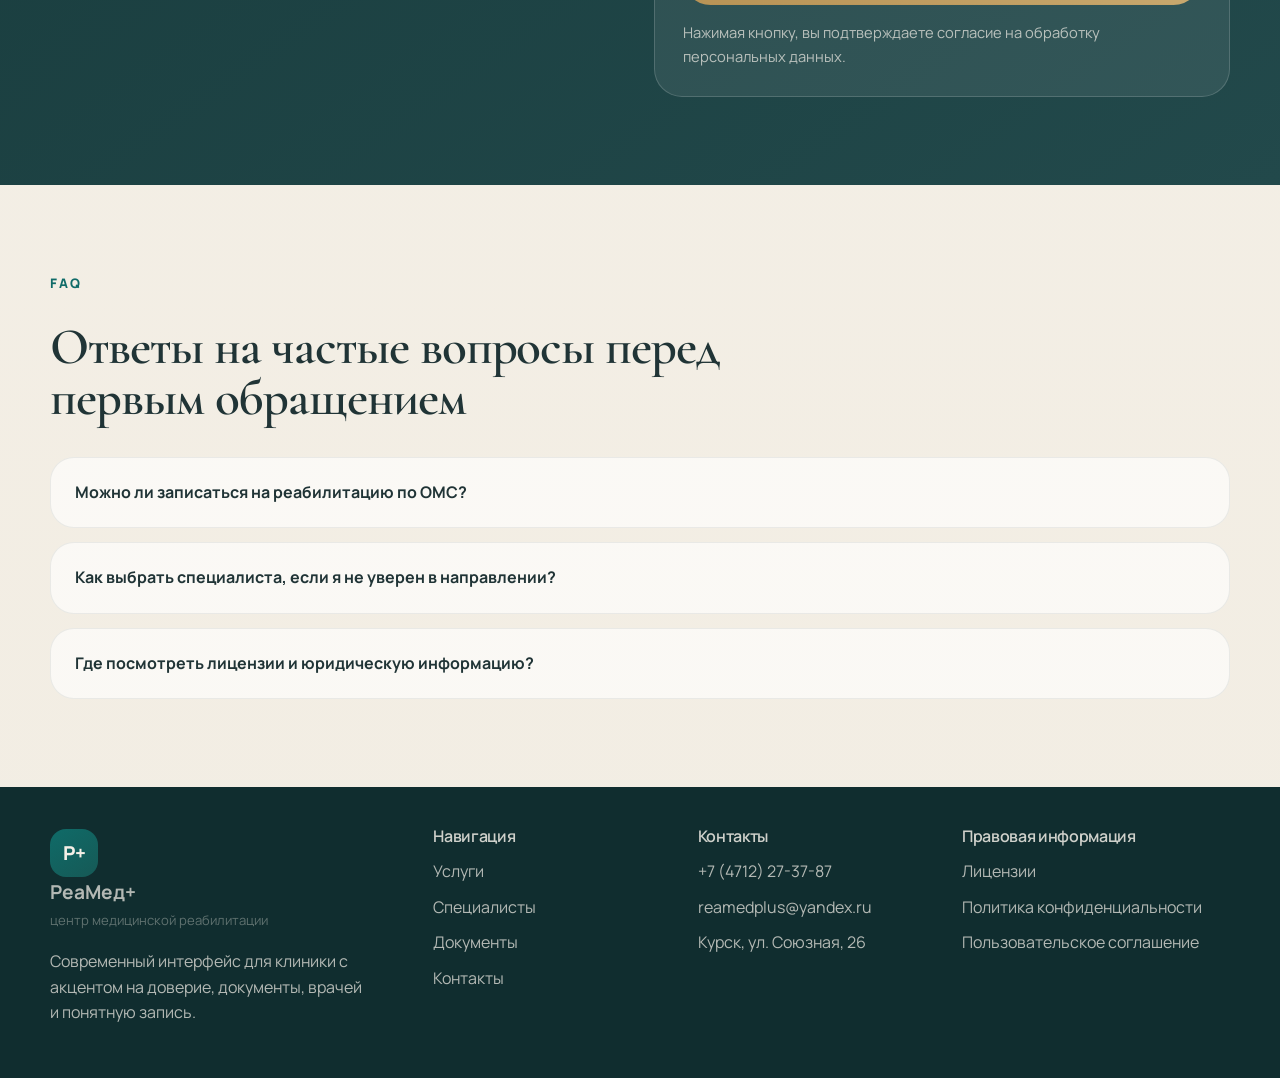
==== commit 98a9828f: "Improve layout and add placeholder artwork" ====
--- a/index.html
+++ b/index.html
@@ -59,6 +59,9 @@
           </div>
           <aside class="hero-card">
             <p class="hero-card__label">Быстрый маршрут пациента</p>
+            <div class="hero-card__visual">
+              <img src="assets/hero-rehab.svg" alt="Тестовая иллюстрация центра реабилитации">
+            </div>
             <div class="hero-card__list">
               <article><span>01</span><div><h2>Понять, куда обратиться</h2><p>Подберем направление и нужного специалиста под ваш запрос.</p></div></article>
               <article><span>02</span><div><h2>Пройти курс восстановления</h2><p>Амбулаторные программы и помощь в условиях дневного стационара.</p></div></article>
@@ -124,9 +127,30 @@
             <a class="button button--ghost button--sm" href="specialists.html">Все специалисты</a>
           </div>
           <div class="card-grid card-grid--three">
-            <article class="doctor-card"><div class="doctor-card__photo doctor-card__photo--emerald"></div><h3>Ангелина Сергеевна Милостных</h3><p>Врач-невролог</p><span>Реабилитационные маршруты и неврологические программы восстановления</span></article>
-            <article class="doctor-card"><div class="doctor-card__photo doctor-card__photo--sand"></div><h3>Евангелина Олеговна Маслова</h3><p>Медицинский психолог</p><span>Психологическое сопровождение и адаптация пациента в ходе лечения</span></article>
-            <article class="doctor-card"><div class="doctor-card__photo doctor-card__photo--slate"></div><h3>Олег Сергеевич Пашечко</h3><p>Врач восстановительной медицины</p><span>Комплексные курсы и координация лечебно-реабилитационного процесса</span></article>
+            <article class="doctor-card">
+              <div class="doctor-card__photo">
+                <img src="assets/doctor-1.svg" alt="Тестовое фото врача-невролога">
+              </div>
+              <h3>Ангелина Сергеевна Милостных</h3>
+              <p>Врач-невролог</p>
+              <span>Реабилитационные маршруты и неврологические программы восстановления</span>
+            </article>
+            <article class="doctor-card">
+              <div class="doctor-card__photo">
+                <img src="assets/doctor-2.svg" alt="Тестовое фото медицинского психолога">
+              </div>
+              <h3>Евангелина Олеговна Маслова</h3>
+              <p>Медицинский психолог</p>
+              <span>Психологическое сопровождение и адаптация пациента в ходе лечения</span>
+            </article>
+            <article class="doctor-card">
+              <div class="doctor-card__photo">
+                <img src="assets/doctor-3.svg" alt="Тестовое фото врача восстановительной медицины">
+              </div>
+              <h3>Олег Сергеевич Пашечко</h3>
+              <p>Врач восстановительной медицины</p>
+              <span>Комплексные курсы и координация лечебно-реабилитационного процесса</span>
+            </article>
           </div>
         </div>
       </section>
--- a/styles.css
+++ b/styles.css
@@ -36,6 +36,7 @@
   color: var(--text);
   font-family: "Manrope", "Segoe UI", sans-serif;
   line-height: 1.6;
+  overflow-x: hidden;
 }
 
 a {
@@ -380,6 +381,20 @@
   margin-top: 22px;
 }
 
+.hero-card__visual {
+  margin-top: 20px;
+  border-radius: 26px;
+  overflow: hidden;
+  border: 1px solid rgba(32, 52, 54, 0.08);
+  background: rgba(255, 255, 255, 0.8);
+}
+
+.hero-card__visual img {
+  display: block;
+  width: 100%;
+  height: auto;
+}
+
 .hero-card__list article {
   display: grid;
   grid-template-columns: 56px 1fr;
@@ -454,6 +469,10 @@
   gap: 22px;
 }
 
+.card-grid > * {
+  height: 100%;
+}
+
 .card-grid--three {
   grid-template-columns: repeat(3, minmax(0, 1fr));
 }
@@ -550,6 +569,7 @@
 .doctor-card {
   display: grid;
   gap: 10px;
+  align-content: start;
 }
 
 .doctor-card__photo,
@@ -570,16 +590,16 @@
   border-radius: 18px;
 }
 
-.doctor-card__photo--emerald {
-  background: linear-gradient(145deg, #e8d9bd, #5d8d8a);
-}
-
-.doctor-card__photo--sand {
-  background: linear-gradient(145deg, #e5d2af, #9a7f61);
-}
-
-.doctor-card__photo--slate {
-  background: linear-gradient(145deg, #ded8cd, #5a6873);
+.doctor-card__photo img,
+.profile-hero__photo img {
+  display: block;
+  width: 100%;
+  height: 100%;
+  object-fit: cover;
+}
+
+.doctor-card .text-link {
+  margin-top: auto;
 }
 
 .journey-grid {
@@ -817,7 +837,6 @@
 
 .profile-hero__photo {
   min-height: 360px;
-  background: linear-gradient(145deg, #e2cfad, #5f8e8a);
 }
 
 .profile-hero__role {
@@ -882,6 +901,10 @@
 
   .journey-grid {
     grid-template-columns: 1fr;
+  }
+
+  .hero-card {
+    max-width: 720px;
   }
 }
 
@@ -930,6 +953,10 @@
     grid-template-columns: 1fr;
   }
 
+  .hero-card__visual {
+    border-radius: 22px;
+  }
+
   .section-heading--between {
     align-items: start;
     flex-direction: column;
@@ -973,4 +1000,9 @@
   .hero-card__list article {
     grid-template-columns: 1fr;
   }
-}
+
+  .doctor-card__photo,
+  .profile-hero__photo {
+    min-height: 220px;
+  }
+}
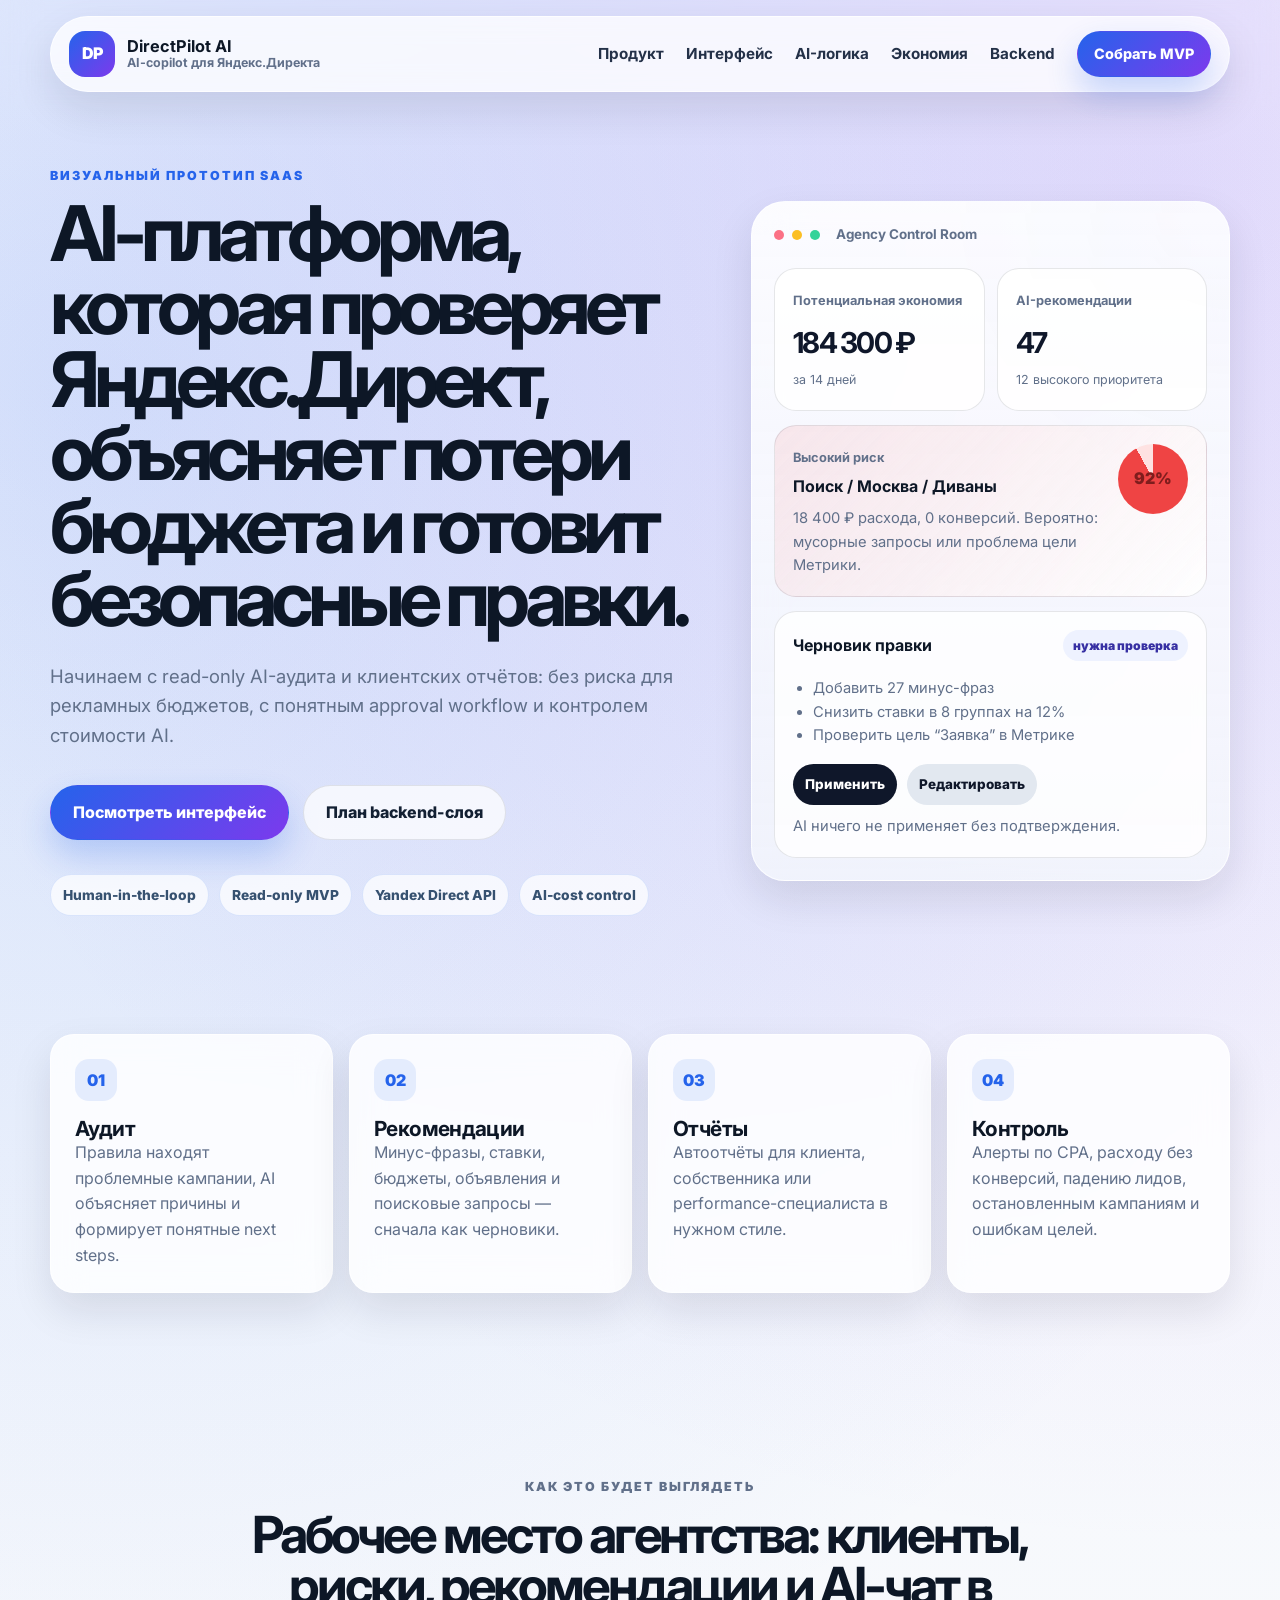
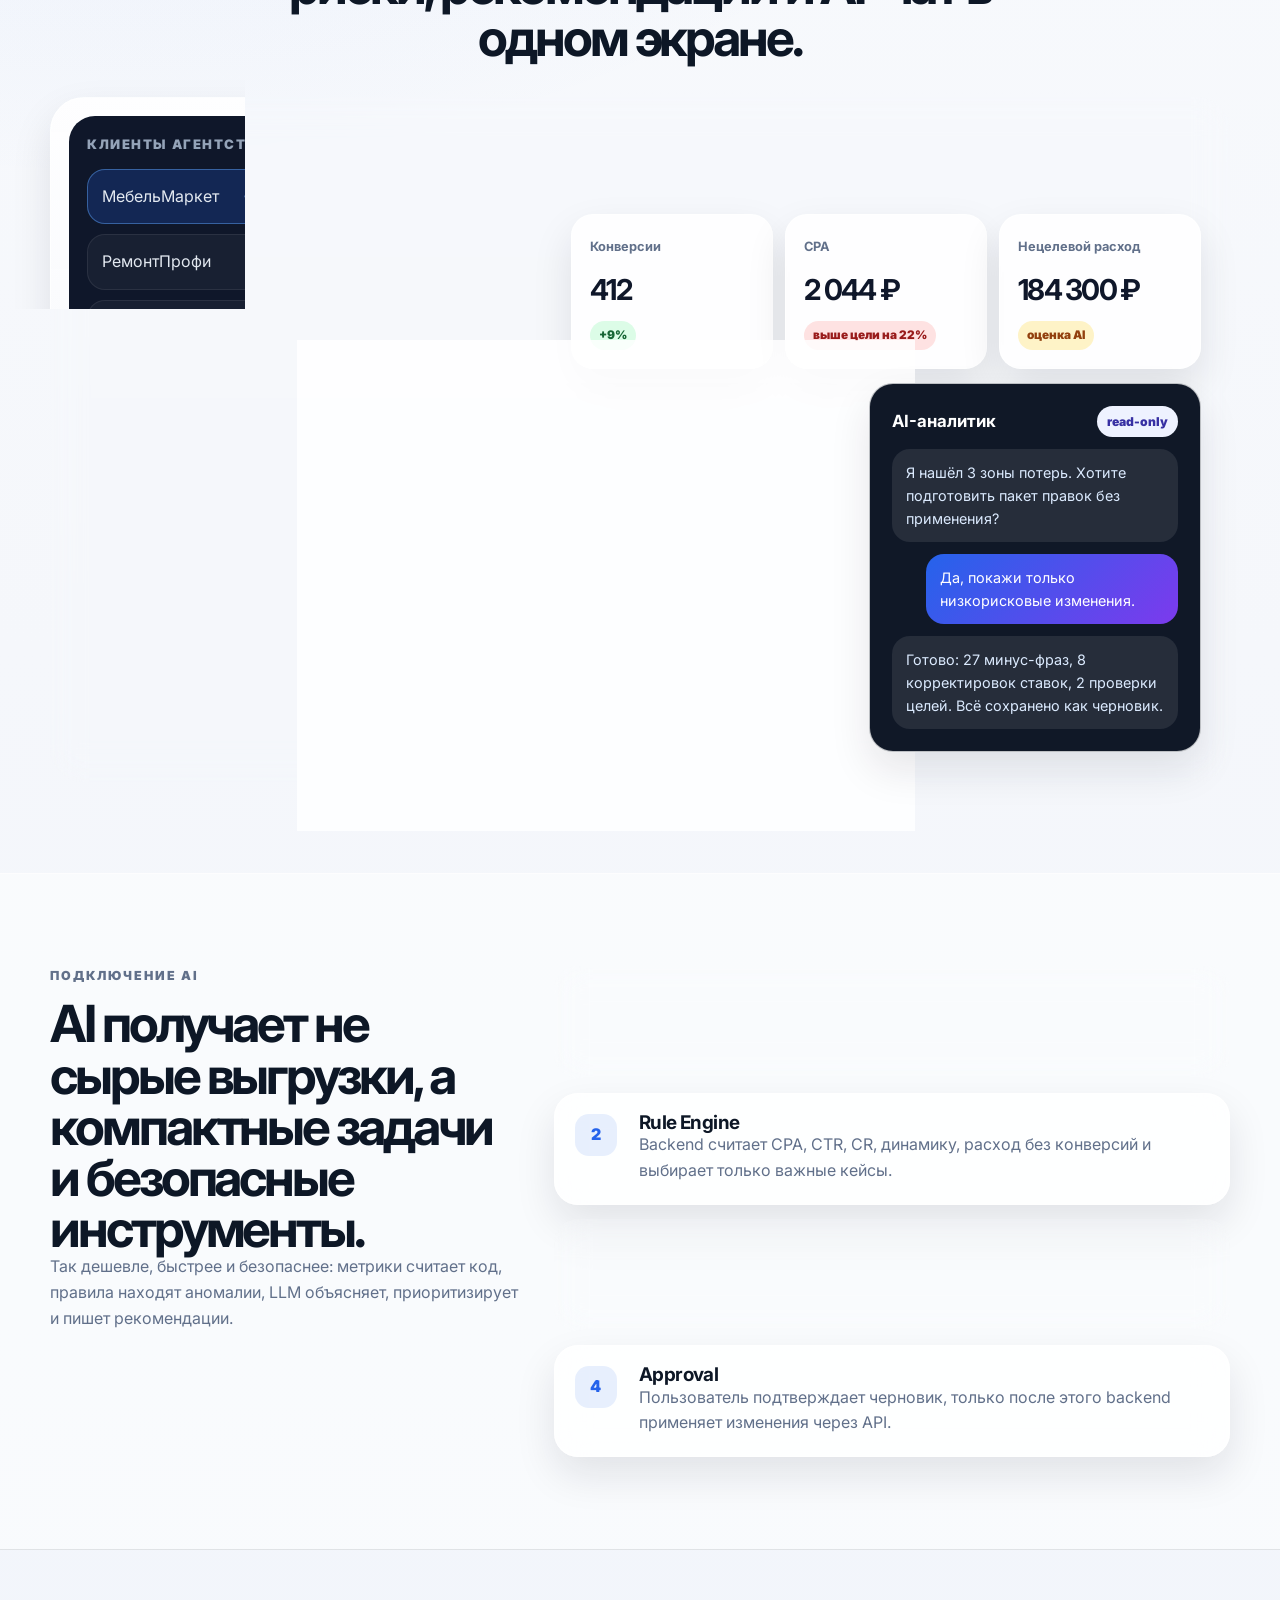
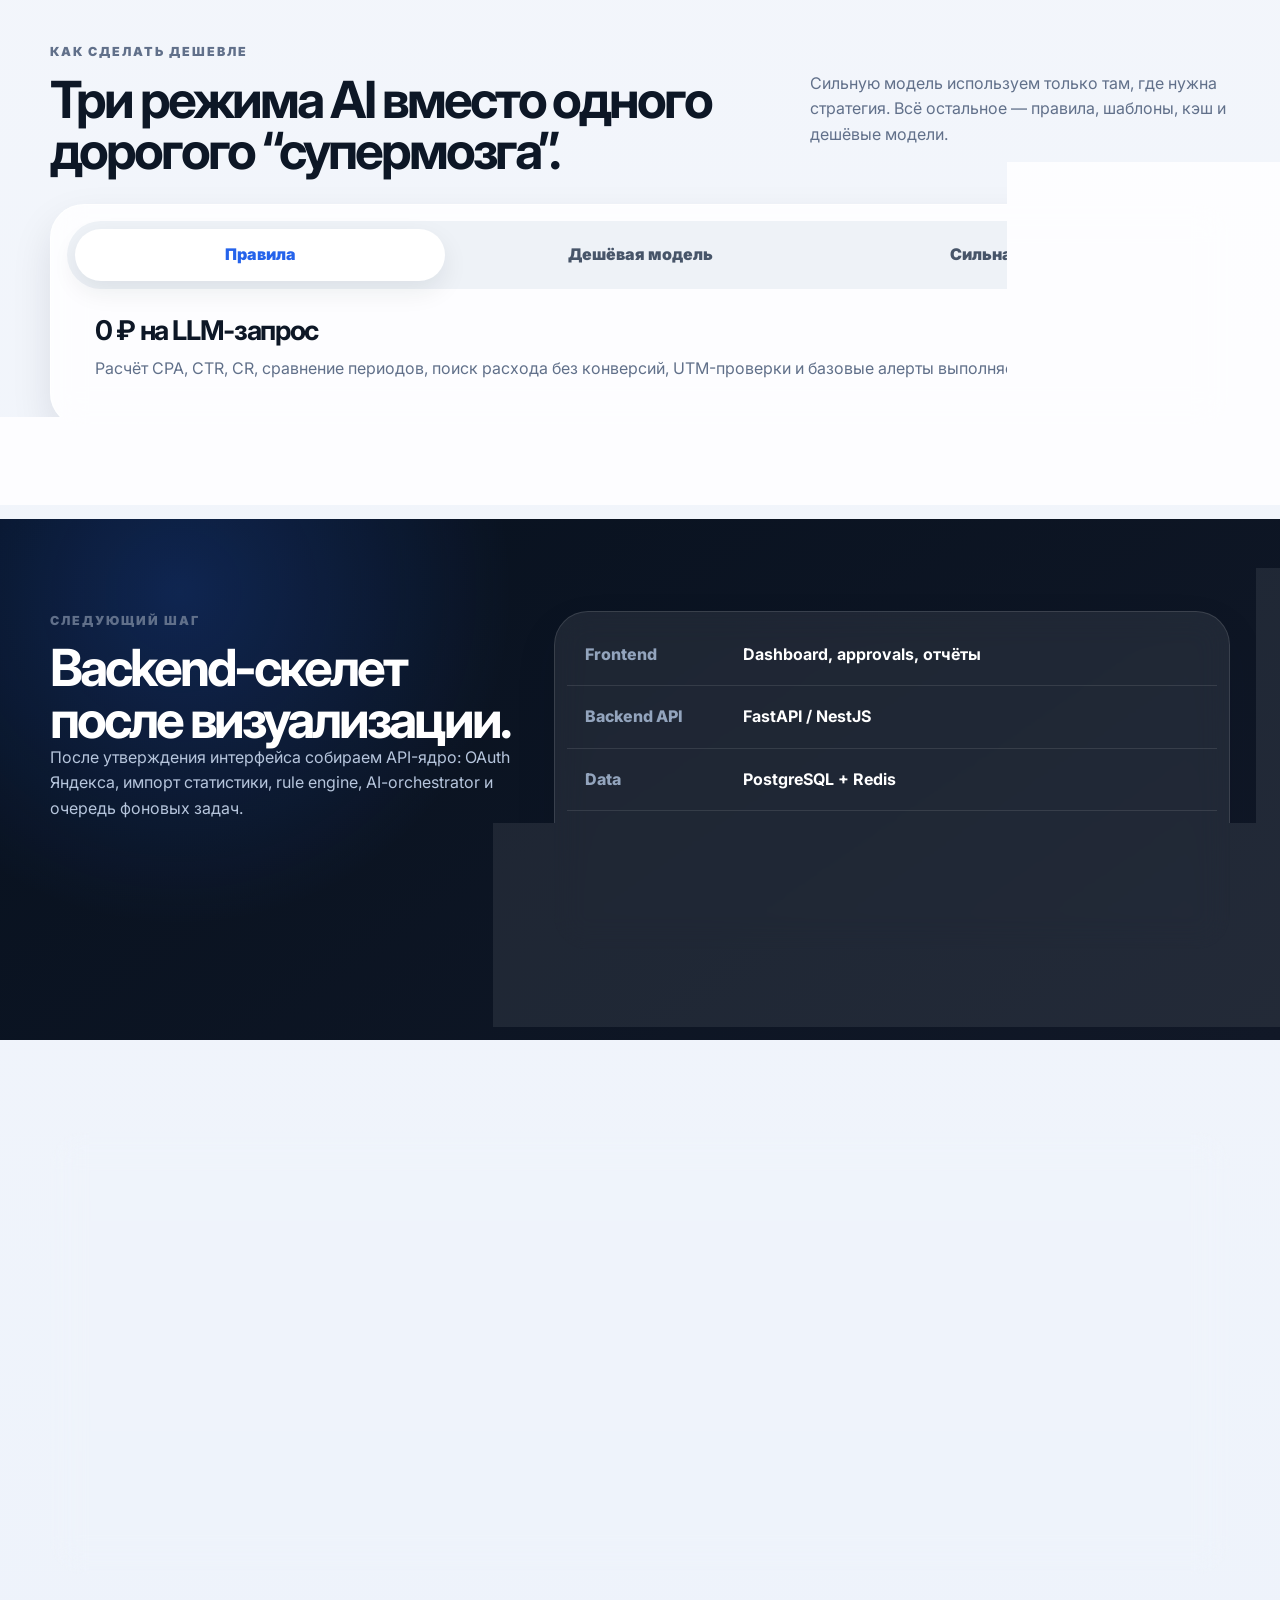
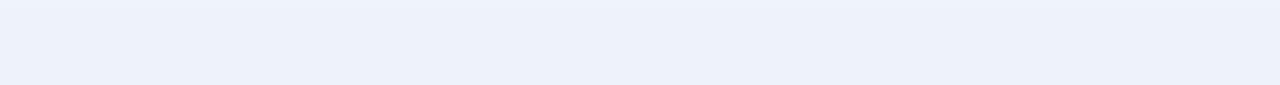
==== commit 3eb162e4: "Document DirectPilot GitHub repository setup" ====
--- a/index.html
+++ b/index.html
@@ -3,256 +3,291 @@
 <head>
   <meta charset="UTF-8">
   <meta name="viewport" content="width=device-width, initial-scale=1.0">
-  <title>РеаМед+ | Центр медицинской реабилитации</title>
-  <meta name="description" content="Редизайн главной страницы РеаМед+: реабилитация, специалисты, документы и запись в одном премиальном интерфейсе.">
+  <title>DirectPilot AI | AI-операционная система для Яндекс.Директа</title>
+  <meta name="description" content="Визуальный прототип сервиса для AI-аудита, рекомендаций, отчётов и безопасной автоматизации Яндекс.Директа.">
   <link rel="preconnect" href="https://fonts.googleapis.com">
   <link rel="preconnect" href="https://fonts.gstatic.com" crossorigin>
-  <link href="https://fonts.googleapis.com/css2?family=Manrope:wght@400;500;600;700;800&family=Cormorant+Garamond:wght@500;600;700&display=swap" rel="stylesheet">
+  <link href="https://fonts.googleapis.com/css2?family=Inter:wght@400;500;600;700;800;900&display=swap" rel="stylesheet">
   <link rel="stylesheet" href="styles.css">
 </head>
 <body>
-  <div class="site-shell">
+  <div class="app-shell">
     <header class="site-header" data-header>
-      <div class="utility-bar">
-        <div class="container utility-bar__content">
-          <p>Курск, ул. Союзная, 26</p>
-          <p>Пн-Пт 9:00-20:00 | Сб 9:00-16:00</p>
-          <a href="tel:+74712273787">+7 (4712) 27-37-87</a>
-        </div>
-      </div>
       <div class="container header-main">
-        <a class="brand" href="index.html" aria-label="РеаМед+">
-          <span class="brand__mark">Р+</span>
+        <a class="brand" href="#top" aria-label="DirectPilot AI">
+          <span class="brand__mark">DP</span>
           <span class="brand__text">
-            <strong>РеаМед+</strong>
-            <small>центр реабилитации и восстановительной медицины</small>
+            <strong>DirectPilot AI</strong>
+            <small>AI-copilot для Яндекс.Директа</small>
           </span>
         </a>
         <button class="nav-toggle" type="button" aria-expanded="false" aria-controls="site-nav" data-nav-toggle>Меню</button>
         <nav class="site-nav" id="site-nav" data-nav>
-          <a href="#directions">Направления</a>
-          <a href="service.html">Услуги</a>
-          <a href="specialists.html">Специалисты</a>
-          <a href="documents.html">Документы</a>
-          <a href="contacts.html">Контакты</a>
-          <a class="button button--primary button--sm" href="#appointment">Записаться</a>
+          <a href="#product">Продукт</a>
+          <a href="#workspace">Интерфейс</a>
+          <a href="#ai-flow">AI-логика</a>
+          <a href="#economy">Экономия</a>
+          <a href="#backend">Backend</a>
+          <a class="button button--primary button--sm" href="#demo">Собрать MVP</a>
         </nav>
       </div>
     </header>
 
-    <main>
+    <main id="top">
       <section class="hero section">
         <div class="container hero__grid">
           <div class="hero__content">
-            <p class="eyebrow">Медицинская реабилитация и экспертная забота</p>
-            <h1>Современный центр, где восстановление строится на доверии, маршруте и внимании к пациенту.</h1>
-            <p class="hero__lead">РеаМед+ объединяет реабилитацию, прием специалистов и диагностику в одном понятном и спокойном интерфейсе.</p>
+            <p class="eyebrow">Визуальный прототип SaaS</p>
+            <h1>AI-платформа, которая проверяет Яндекс.Директ, объясняет потери бюджета и готовит безопасные правки.</h1>
+            <p class="hero__lead">Начинаем с read-only AI-аудита и клиентских отчётов: без риска для рекламных бюджетов, с понятным approval workflow и контролем стоимости AI.</p>
             <div class="hero__actions">
-              <a class="button button--primary" href="#appointment">Записаться на прием</a>
-              <a class="button button--ghost" href="#trust">Почему нам доверяют</a>
-            </div>
-            <dl class="hero__metrics">
-              <div><dt>15+</dt><dd>лет системной работы центра</dd></div>
-              <div><dt>ОМС</dt><dd>реабилитация по госгарантиям</dd></div>
-              <div><dt>30+</dt><dd>специалистов и направлений</dd></div>
-            </dl>
-          </div>
-          <aside class="hero-card">
-            <p class="hero-card__label">Быстрый маршрут пациента</p>
-            <div class="hero-card__visual">
-              <img src="assets/hero-rehab.svg" alt="Тестовая иллюстрация центра реабилитации">
-            </div>
-            <div class="hero-card__list">
-              <article><span>01</span><div><h2>Понять, куда обратиться</h2><p>Подберем направление и нужного специалиста под ваш запрос.</p></div></article>
-              <article><span>02</span><div><h2>Пройти курс восстановления</h2><p>Амбулаторные программы и помощь в условиях дневного стационара.</p></div></article>
-              <article><span>03</span><div><h2>Закрыть диагностику без перегрузки</h2><p>Прием, анализы, документы и поддержка в едином маршруте пациента.</p></div></article>
+              <a class="button button--primary" href="#workspace">Посмотреть интерфейс</a>
+              <a class="button button--ghost" href="#backend">План backend-слоя</a>
+            </div>
+            <div class="trust-row" aria-label="Ключевые принципы продукта">
+              <span>Human-in-the-loop</span>
+              <span>Read-only MVP</span>
+              <span>Yandex Direct API</span>
+              <span>AI-cost control</span>
+            </div>
+          </div>
+
+          <aside class="hero-console" aria-label="Превью dashboard">
+            <div class="console-topbar">
+              <span></span><span></span><span></span>
+              <strong>Agency Control Room</strong>
+            </div>
+            <div class="console-metrics">
+              <article>
+                <small>Потенциальная экономия</small>
+                <strong>184 300 ₽</strong>
+                <em>за 14 дней</em>
+              </article>
+              <article>
+                <small>AI-рекомендации</small>
+                <strong>47</strong>
+                <em>12 высокого приоритета</em>
+              </article>
+            </div>
+            <div class="risk-card risk-card--high">
+              <div>
+                <small>Высокий риск</small>
+                <strong>Поиск / Москва / Диваны</strong>
+                <p>18 400 ₽ расхода, 0 конверсий. Вероятно: мусорные запросы или проблема цели Метрики.</p>
+              </div>
+              <span>92%</span>
+            </div>
+            <div class="recommendation-card">
+              <div class="recommendation-card__head">
+                <strong>Черновик правки</strong>
+                <span>нужна проверка</span>
+              </div>
+              <ul>
+                <li>Добавить 27 минус-фраз</li>
+                <li>Снизить ставки в 8 группах на 12%</li>
+                <li>Проверить цель “Заявка” в Метрике</li>
+              </ul>
+              <div class="approval-actions">
+                <button type="button" data-approval="approved">Применить</button>
+                <button type="button" data-approval="edited">Редактировать</button>
+              </div>
+              <p class="approval-status" data-approval-status>AI ничего не применяет без подтверждения.</p>
             </div>
           </aside>
         </div>
       </section>
 
-      <section class="section trust-strip" id="trust">
-        <div class="container trust-strip__grid">
-          <article class="trust-badge"><p class="trust-badge__title">Лицензии и документы</p><p>Вся обязательная документация вынесена в понятный и спокойный раздел.</p></article>
-          <article class="trust-badge"><p class="trust-badge__title">ОМС и амбулаторная помощь</p><p>Реабилитация доступна в рамках программы госгарантий.</p></article>
-          <article class="trust-badge"><p class="trust-badge__title">Команда специалистов</p><p>Неврология, восстановительное лечение, психология и диагностика.</p></article>
-          <article class="trust-badge"><p class="trust-badge__title">Понятная запись</p><p>Телефон, форма и маршруты CTA встроены в логику страницы.</p></article>
-        </div>
-      </section>
-
-      <section class="section section--soft" id="directions">
+      <section class="section product-strip" id="product">
+        <div class="container product-strip__grid">
+          <article>
+            <span>01</span>
+            <h2>Аудит</h2>
+            <p>Правила находят проблемные кампании, AI объясняет причины и формирует понятные next steps.</p>
+          </article>
+          <article>
+            <span>02</span>
+            <h2>Рекомендации</h2>
+            <p>Минус-фразы, ставки, бюджеты, объявления и поисковые запросы — сначала как черновики.</p>
+          </article>
+          <article>
+            <span>03</span>
+            <h2>Отчёты</h2>
+            <p>Автоотчёты для клиента, собственника или performance-специалиста в нужном стиле.</p>
+          </article>
+          <article>
+            <span>04</span>
+            <h2>Контроль</h2>
+            <p>Алерты по CPA, расходу без конверсий, падению лидов, остановленным кампаниям и ошибкам целей.</p>
+          </article>
+        </div>
+      </section>
+
+      <section class="section" id="workspace">
         <div class="container">
+          <div class="section-heading section-heading--center">
+            <p class="eyebrow">Как это будет выглядеть</p>
+            <h2>Рабочее место агентства: клиенты, риски, рекомендации и AI-чат в одном экране.</h2>
+          </div>
+
+          <div class="workspace">
+            <aside class="workspace-sidebar">
+              <div class="workspace-sidebar__title">Клиенты агентства</div>
+              <button class="client-item is-active" type="button">
+                <span>МебельМаркет</span>
+                <strong>4 риска</strong>
+              </button>
+              <button class="client-item" type="button">
+                <span>РемонтПрофи</span>
+                <strong>1 риск</strong>
+              </button>
+              <button class="client-item" type="button">
+                <span>MedLead</span>
+                <strong>7 рисков</strong>
+              </button>
+              <button class="client-item" type="button">
+                <span>AutoParts</span>
+                <strong>норма</strong>
+              </button>
+            </aside>
+
+            <section class="workspace-main">
+              <div class="dashboard-header">
+                <div>
+                  <p class="eyebrow">AI-аудит за 14 дней</p>
+                  <h3>МебельМаркет</h3>
+                </div>
+                <a class="button button--dark button--sm" href="#demo">Сформировать отчёт</a>
+              </div>
+
+              <div class="kpi-grid">
+                <article><small>Расход</small><strong>842 100 ₽</strong><span class="delta delta--bad">+18%</span></article>
+                <article><small>Конверсии</small><strong>412</strong><span class="delta delta--good">+9%</span></article>
+                <article><small>CPA</small><strong>2 044 ₽</strong><span class="delta delta--bad">выше цели на 22%</span></article>
+                <article><small>Нецелевой расход</small><strong>184 300 ₽</strong><span class="delta delta--warn">оценка AI</span></article>
+              </div>
+
+              <div class="insight-layout">
+                <article class="insight-card insight-card--wide">
+                  <div class="insight-card__head">
+                    <div>
+                      <small>Приоритет #1</small>
+                      <h4>Расход без конверсий в поиске</h4>
+                    </div>
+                    <span class="severity severity--high">High</span>
+                  </div>
+                  <p>Кампания “Поиск / Москва / Диваны” получила 312 кликов и 0 заявок. Backend уже отфильтровал 83 подозрительных запроса, AI предлагает 27 минус-фраз и проверку цели.</p>
+                  <div class="chips">
+                    <span>минус-фразы</span>
+                    <span>цели Метрики</span>
+                    <span>ставки</span>
+                  </div>
+                </article>
+
+                <article class="chat-card">
+                  <div class="chat-card__head">
+                    <strong>AI-аналитик</strong>
+                    <span>read-only</span>
+                  </div>
+                  <div class="chat-message chat-message--ai">Я нашёл 3 зоны потерь. Хотите подготовить пакет правок без применения?</div>
+                  <div class="chat-message chat-message--user">Да, покажи только низкорисковые изменения.</div>
+                  <div class="chat-message chat-message--ai">Готово: 27 минус-фраз, 8 корректировок ставок, 2 проверки целей. Всё сохранено как черновик.</div>
+                </article>
+              </div>
+            </section>
+          </div>
+        </div>
+      </section>
+
+      <section class="section section--soft" id="ai-flow">
+        <div class="container ai-flow-grid">
           <div class="section-heading">
-            <p class="eyebrow">Ключевые направления</p>
-            <h2>Главные сценарии обращения собраны без перегруженного каталога</h2>
-            <p>Пациент быстро понимает, что выбрать: реабилитацию, медицинские услуги или лабораторную диагностику.</p>
-          </div>
-          <div class="card-grid card-grid--three">
-            <article class="feature-card feature-card--highlight"><p class="feature-card__kicker">01</p><h3>Реабилитация</h3><p>Программы восстановления после неврологических, травматологических и соматических состояний.</p><a class="text-link" href="service.html">Открыть направление</a></article>
-            <article class="feature-card"><p class="feature-card__kicker">02</p><h3>Медицинские услуги</h3><p>Прием профильных специалистов, консультации и комплексное сопровождение пациента.</p><a class="text-link" href="service.html">Посмотреть услуги</a></article>
-            <article class="feature-card"><p class="feature-card__kicker">03</p><h3>Анализы</h3><p>Лабораторная диагностика как часть единого маршрута пациента и лечения.</p><a class="text-link" href="service.html">Уточнить анализы</a></article>
-          </div>
-        </div>
-      </section>
-
-      <section class="section">
-        <div class="container split-block">
-          <div class="split-block__content">
-            <p class="eyebrow">Почему РеаМед+</p>
-            <h2>Премиальное ощущение рождается из ясной структуры, чистой типографики и уважения ко времени пациента.</h2>
-            <div class="benefit-list">
-              <article><h3>Один маршрут вместо разрозненных услуг</h3><p>От консультации к лечению и реабилитации без хаотичного поиска разделов.</p></article>
-              <article><h3>Спокойный сервис и аккуратная запись</h3><p>Шапка, формы и CTA ведут к действию без агрессивных всплывающих блоков.</p></article>
-              <article><h3>Юридическая прозрачность</h3><p>Документы и лицензии остаются в фокусе, но не создают шум на первом экране.</p></article>
-            </div>
-          </div>
-          <div class="quote-panel">
-            <p class="quote-panel__lead">Реабилитация в центре внимания</p>
-            <blockquote>Сайт должен выглядеть так же надежно, как работает клиника: уверенно, современно и без визуального шума.</blockquote>
-            <div class="quote-panel__facts">
-              <div><strong>Дневной стационар</strong><span>комфортный формат курсового восстановления</span></div>
-              <div><strong>Амбулаторный прием</strong><span>быстрый доступ к специалистам и обследованиям</span></div>
-            </div>
-          </div>
-        </div>
-      </section>
-
-      <section class="section section--soft">
+            <p class="eyebrow">Подключение AI</p>
+            <h2>AI получает не сырые выгрузки, а компактные задачи и безопасные инструменты.</h2>
+            <p>Так дешевле, быстрее и безопаснее: метрики считает код, правила находят аномалии, LLM объясняет, приоритизирует и пишет рекомендации.</p>
+          </div>
+          <div class="flow-list">
+            <article>
+              <span>1</span>
+              <div><h3>Импорт данных</h3><p>Yandex Direct API и Метрика загружают кампании, расходы, конверсии, запросы и статусы.</p></div>
+            </article>
+            <article>
+              <span>2</span>
+              <div><h3>Rule Engine</h3><p>Backend считает CPA, CTR, CR, динамику, расход без конверсий и выбирает только важные кейсы.</p></div>
+            </article>
+            <article>
+              <span>3</span>
+              <div><h3>AI Layer</h3><p>Модель получает короткий JSON, объясняет проблему, предлагает действия и оценивает риск.</p></div>
+            </article>
+            <article>
+              <span>4</span>
+              <div><h3>Approval</h3><p>Пользователь подтверждает черновик, только после этого backend применяет изменения через API.</p></div>
+            </article>
+          </div>
+        </div>
+      </section>
+
+      <section class="section" id="economy">
         <div class="container">
           <div class="section-heading section-heading--between">
             <div>
-              <p class="eyebrow">Специалисты</p>
-              <h2>Команда, которой доверяют восстановление</h2>
-            </div>
-            <a class="button button--ghost button--sm" href="specialists.html">Все специалисты</a>
-          </div>
-          <div class="card-grid card-grid--three">
-            <article class="doctor-card">
-              <div class="doctor-card__photo">
-                <img src="assets/doctor-1.svg" alt="Тестовое фото врача-невролога">
-              </div>
-              <h3>Ангелина Сергеевна Милостных</h3>
-              <p>Врач-невролог</p>
-              <span>Реабилитационные маршруты и неврологические программы восстановления</span>
-            </article>
-            <article class="doctor-card">
-              <div class="doctor-card__photo">
-                <img src="assets/doctor-2.svg" alt="Тестовое фото медицинского психолога">
-              </div>
-              <h3>Евангелина Олеговна Маслова</h3>
-              <p>Медицинский психолог</p>
-              <span>Психологическое сопровождение и адаптация пациента в ходе лечения</span>
-            </article>
-            <article class="doctor-card">
-              <div class="doctor-card__photo">
-                <img src="assets/doctor-3.svg" alt="Тестовое фото врача восстановительной медицины">
-              </div>
-              <h3>Олег Сергеевич Пашечко</h3>
-              <p>Врач восстановительной медицины</p>
-              <span>Комплексные курсы и координация лечебно-реабилитационного процесса</span>
-            </article>
-          </div>
-        </div>
-      </section>
-
-      <section class="section">
-        <div class="container">
+              <p class="eyebrow">Как сделать дешевле</p>
+              <h2>Три режима AI вместо одного дорогого “супермозга”.</h2>
+            </div>
+            <p>Сильную модель используем только там, где нужна стратегия. Всё остальное — правила, шаблоны, кэш и дешёвые модели.</p>
+          </div>
+          <div class="mode-tabs" data-tabs>
+            <div class="mode-tabs__nav" role="tablist" aria-label="Режимы AI">
+              <button class="is-active" type="button" data-tab="rules">Правила</button>
+              <button type="button" data-tab="cheap">Дешёвая модель</button>
+              <button type="button" data-tab="strong">Сильная модель</button>
+            </div>
+            <div class="mode-panel is-active" data-panel="rules">
+              <h3>0 ₽ на LLM-запрос</h3>
+              <p>Расчёт CPA, CTR, CR, сравнение периодов, поиск расхода без конверсий, UTM-проверки и базовые алерты выполняет backend.</p>
+            </div>
+            <div class="mode-panel" data-panel="cheap">
+              <h3>Для массовых операций</h3>
+              <p>Классификация поисковых запросов, черновики объявлений, короткие объяснения и отчёты по шаблону идут через недорогую модель и кэшируются.</p>
+            </div>
+            <div class="mode-panel" data-panel="strong">
+              <h3>Только для сложных задач</h3>
+              <p>Стратегический аудит, разбор причин падения, риск-чек перед массовым применением и консультационный чат используют сильную модель.</p>
+            </div>
+          </div>
+        </div>
+      </section>
+
+      <section class="section section--dark" id="backend">
+        <div class="container backend-grid">
           <div class="section-heading">
-            <p class="eyebrow">Популярные сценарии</p>
-            <h2>Страница помогает сориентироваться по причине обращения, а не просто перечисляет услуги</h2>
-          </div>
-          <div class="journey-grid">
-            <article class="journey-card"><h3>После неврологического заболевания</h3><p>Нужна программа реабилитации, наблюдение специалиста и поэтапное восстановление функций.</p></article>
-            <article class="journey-card"><h3>После травмы или операции</h3><p>Требуется безопасный план восстановления с учетом диагноза и прогресса пациента.</p></article>
-            <article class="journey-card"><h3>Когда нужен понятный маршрут лечения</h3><p>Консультация, анализы, подбор врача и координация следующих шагов.</p></article>
-            <article class="journey-card"><h3>Для планового наблюдения</h3><p>Повторные приемы, поддерживающая терапия и контроль состояния в одном центре.</p></article>
-          </div>
-        </div>
-      </section>
-
-      <section class="section section--soft">
-        <div class="container proof-layout">
-          <div>
-            <div class="section-heading">
-              <p class="eyebrow">Доверие и репутация</p>
-              <h2>Социальное доказательство работает мягко, но убедительно</h2>
-            </div>
-            <div class="review-stack">
-              <article class="review-card"><p>“На сайте сразу видно, что клиника серьезная: документы, направления и запись собраны в одной логике.”</p><strong>Пациентка курса реабилитации</strong></article>
-              <article class="review-card"><p>“Удобно, что прием, анализы и консультации не раскиданы по разным разделам, а ведут к понятному действию.”</p><strong>Повторный пациент центра</strong></article>
-            </div>
-          </div>
-          <div class="news-panel">
-            <h3>Актуальное</h3>
-            <article><span>03.02.2021</span><a href="#">Программа реабилитации неврологических больных</a></article>
-            <article><span>Документы</span><a href="documents.html">Выписка из реестра лицензий и обязательная информация</a></article>
-            <article><span>Для пациента</span><a href="contacts.html">Как записаться и подготовиться к первому визиту</a></article>
-          </div>
-        </div>
-      </section>
-
-      <section class="section">
-        <div class="container docs-callout">
-          <div>
-            <p class="eyebrow">Документы и прозрачность</p>
-            <h2>Все обязательные сведения собраны в отдельном блоке доверия</h2>
-          </div>
-          <div class="docs-callout__links">
-            <a href="documents.html">Выписка из реестра лицензий</a>
-            <a href="documents.html">Политика обработки персональных данных</a>
-            <a href="documents.html">Сведения о юрлице и лицензировании</a>
-          </div>
-        </div>
-      </section>
-
-      <section class="section section--contrast" id="appointment">
-        <div class="container appointment">
-          <div class="appointment__intro">
-            <p class="eyebrow eyebrow--light">Запись</p>
-            <h2>Оставьте заявку, и администратор поможет выбрать специалиста или направление.</h2>
-            <p>Форма задумана как CMS-friendly блок, который можно связать с текущим сайтом, CRM или логикой обратного звонка.</p>
-          </div>
-          <form class="appointment-form">
-            <label>Имя<input type="text" name="name" placeholder="Как к вам обращаться"></label>
-            <label>Телефон<input type="tel" name="phone" placeholder="+7 (___) ___-__-__"></label>
-            <label>Что вас интересует<select name="interest"><option>Реабилитация</option><option>Прием специалиста</option><option>Анализы</option><option>Обратный звонок</option></select></label>
-            <label>Комментарий<textarea name="comment" rows="4" placeholder="Кратко опишите задачу или удобное время для связи"></textarea></label>
-            <button class="button button--primary" type="submit">Отправить заявку</button>
-            <p class="form-note">Нажимая кнопку, вы подтверждаете согласие на обработку персональных данных.</p>
-          </form>
-        </div>
-      </section>
-
-      <section class="section faq">
-        <div class="container">
-          <div class="section-heading">
-            <p class="eyebrow">FAQ</p>
-            <h2>Ответы на частые вопросы перед первым обращением</h2>
-          </div>
-          <div class="faq-list" data-accordion>
-            <article class="faq-item"><button type="button" class="faq-item__trigger" aria-expanded="false">Можно ли записаться на реабилитацию по ОМС?</button><div class="faq-item__content"><p>Да, для этого сохранен отдельный trust-блок и страница документов с условиями программы госгарантий.</p></div></article>
-            <article class="faq-item"><button type="button" class="faq-item__trigger" aria-expanded="false">Как выбрать специалиста, если я не уверен в направлении?</button><div class="faq-item__content"><p>Главная и форма записи подсказывают понятный первый шаг: выбрать причину обращения и получить помощь администратора.</p></div></article>
-            <article class="faq-item"><button type="button" class="faq-item__trigger" aria-expanded="false">Где посмотреть лицензии и юридическую информацию?</button><div class="faq-item__content"><p>Обязательные документы выделены в отдельный раздел и продублированы в подвале сайта.</p></div></article>
+            <p class="eyebrow eyebrow--light">Следующий шаг</p>
+            <h2>Backend-скелет после визуализации.</h2>
+            <p>После утверждения интерфейса собираем API-ядро: OAuth Яндекса, импорт статистики, rule engine, AI-orchestrator и очередь фоновых задач.</p>
+          </div>
+          <div class="architecture-card">
+            <div class="architecture-row"><span>Frontend</span><strong>Dashboard, approvals, отчёты</strong></div>
+            <div class="architecture-row"><span>Backend API</span><strong>FastAPI / NestJS</strong></div>
+            <div class="architecture-row"><span>Data</span><strong>PostgreSQL + Redis</strong></div>
+            <div class="architecture-row"><span>Integrations</span><strong>Yandex Direct API, Метрика</strong></div>
+            <div class="architecture-row"><span>AI</span><strong>Rule Engine → LLM Router → MCP tools</strong></div>
+          </div>
+        </div>
+      </section>
+
+      <section class="section demo-section" id="demo">
+        <div class="container demo-card">
+          <p class="eyebrow">MVP-ready direction</p>
+          <h2>Первая сборка: read-only AI-аудитор + отчёты + рекомендации без применения.</h2>
+          <p>Это даст быстрый демо-продукт для агентств и безопасную базу для будущего autopilot.</p>
+          <div class="hero__actions">
+            <a class="button button--primary" href="#workspace">Вернуться к интерфейсу</a>
+            <a class="button button--ghost" href="#backend">Перейти к backend-плану</a>
           </div>
         </div>
       </section>
     </main>
-
-    <footer class="site-footer">
-      <div class="container footer-grid">
-        <div>
-          <a class="brand brand--footer" href="index.html">
-            <span class="brand__mark">Р+</span>
-            <span class="brand__text"><strong>РеаМед+</strong><small>центр медицинской реабилитации</small></span>
-          </a>
-          <p class="footer-copy">Современный интерфейс для клиники с акцентом на доверие, документы, врачей и понятную запись.</p>
-        </div>
-        <div><h3>Навигация</h3><a href="service.html">Услуги</a><a href="specialists.html">Специалисты</a><a href="documents.html">Документы</a><a href="contacts.html">Контакты</a></div>
-        <div><h3>Контакты</h3><a href="tel:+74712273787">+7 (4712) 27-37-87</a><a href="mailto:reamedplus@yandex.ru">reamedplus@yandex.ru</a><p>Курск, ул. Союзная, 26</p></div>
-        <div><h3>Правовая информация</h3><a href="documents.html">Лицензии</a><a href="documents.html">Политика конфиденциальности</a><a href="documents.html">Пользовательское соглашение</a></div>
-      </div>
-    </footer>
   </div>
+
   <script src="main.js"></script>
 </body>
 </html>
--- a/styles.css
+++ b/styles.css
@@ -1,17 +1,20 @@
 :root {
-  --bg: #f6f2ea;
+  --bg: #f5f7fb;
+  --bg-deep: #07111f;
   --surface: rgba(255, 255, 255, 0.82);
-  --surface-dark: #173a3b;
-  --surface-dark-2: #22494b;
-  --text: #203436;
-  --text-muted: #5f716f;
-  --text-on-dark: #f3efe8;
-  --line: rgba(32, 52, 54, 0.12);
-  --accent: #0f6b68;
-  --accent-2: #b69052;
-  --shadow-lg: 0 24px 80px rgba(29, 45, 47, 0.13);
-  --shadow-md: 0 18px 36px rgba(29, 45, 47, 0.08);
-  --radius-xl: 32px;
+  --surface-strong: #ffffff;
+  --text: #0d1726;
+  --muted: #61708a;
+  --line: rgba(13, 23, 38, 0.1);
+  --brand: #2563eb;
+  --brand-2: #7c3aed;
+  --cyan: #06b6d4;
+  --green: #10b981;
+  --amber: #f59e0b;
+  --red: #ef4444;
+  --shadow-xl: 0 30px 90px rgba(15, 23, 42, 0.16);
+  --shadow-md: 0 18px 40px rgba(15, 23, 42, 0.1);
+  --radius-xl: 34px;
   --radius-lg: 24px;
   --radius-md: 18px;
   --container: min(1180px, calc(100vw - 32px));
@@ -31,10 +34,11 @@
 body {
   margin: 0;
   background:
-    radial-gradient(circle at top left, rgba(182, 144, 82, 0.16), transparent 28%),
-    linear-gradient(180deg, #fcfaf5 0%, #f6f2ea 48%, #f2ede3 100%);
+    radial-gradient(circle at 8% 8%, rgba(37, 99, 235, 0.18), transparent 30%),
+    radial-gradient(circle at 92% 4%, rgba(124, 58, 237, 0.16), transparent 28%),
+    linear-gradient(180deg, #fbfdff 0%, var(--bg) 46%, #eef3fb 100%);
   color: var(--text);
-  font-family: "Manrope", "Segoe UI", sans-serif;
+  font-family: "Inter", "Segoe UI", sans-serif;
   line-height: 1.6;
   overflow-x: hidden;
 }
@@ -44,10 +48,7 @@
   text-decoration: none;
 }
 
-button,
-input,
-select,
-textarea {
+button {
   font: inherit;
 }
 
@@ -57,94 +58,15 @@
 }
 
 .section {
-  padding: 88px 0;
-}
-
-.section--soft {
-  position: relative;
-}
-
-.section--soft::before {
-  content: "";
-  position: absolute;
-  inset: 18px 0;
-  background: linear-gradient(180deg, rgba(255, 255, 255, 0.55), rgba(255, 255, 255, 0.24));
-  border-top: 1px solid rgba(255, 255, 255, 0.45);
-  border-bottom: 1px solid rgba(32, 52, 54, 0.06);
-  z-index: -1;
-}
-
-.section--contrast {
-  background:
-    radial-gradient(circle at top right, rgba(217, 199, 166, 0.22), transparent 24%),
-    linear-gradient(145deg, var(--surface-dark) 0%, var(--surface-dark-2) 100%);
-  color: var(--text-on-dark);
-}
-
-.eyebrow {
-  margin: 0 0 14px;
-  color: var(--accent);
-  font-size: 0.82rem;
-  font-weight: 800;
-  letter-spacing: 0.16em;
-  text-transform: uppercase;
-}
-
-.eyebrow--light {
-  color: rgba(243, 239, 232, 0.72);
-}
-
-h1,
-h2,
-h3 {
-  margin: 0;
-  font-family: "Cormorant Garamond", Georgia, serif;
-  font-weight: 600;
-  letter-spacing: -0.02em;
-  line-height: 0.98;
-}
-
-h1 {
-  font-size: clamp(3rem, 6vw, 5.6rem);
-}
-
-h2 {
-  font-size: clamp(2.2rem, 4vw, 3.5rem);
-}
-
-h3 {
-  font-size: 1.7rem;
-}
-
-p {
-  margin: 0;
-}
-
-.utility-bar {
-  border-bottom: 1px solid rgba(255, 255, 255, 0.24);
-  background: rgba(12, 39, 42, 0.9);
-  color: rgba(243, 239, 232, 0.8);
-  font-size: 0.88rem;
-}
-
-.utility-bar__content {
-  display: flex;
-  justify-content: space-between;
-  gap: 18px;
-  padding: 12px 0;
-  flex-wrap: wrap;
+  padding: 92px 0;
 }
 
 .site-header {
   position: sticky;
   top: 0;
-  z-index: 30;
+  z-index: 50;
+  padding: 16px 0;
   backdrop-filter: blur(18px);
-}
-
-.site-header.is-scrolled .header-main {
-  margin-top: 0;
-  border-radius: 0 0 var(--radius-lg) var(--radius-lg);
 }
 
 .header-main {
@@ -152,81 +74,75 @@
   align-items: center;
   justify-content: space-between;
   gap: 24px;
-  margin-top: 16px;
-  padding: 16px 22px;
-  border: 1px solid rgba(255, 255, 255, 0.54);
-  border-radius: var(--radius-xl);
-  background: rgba(255, 250, 243, 0.82);
+  padding: 14px 18px;
+  border: 1px solid rgba(255, 255, 255, 0.72);
+  border-radius: 999px;
+  background: rgba(255, 255, 255, 0.76);
   box-shadow: var(--shadow-md);
+  transition: border-radius var(--transition), padding var(--transition);
+}
+
+.site-header.is-scrolled .header-main {
+  border-radius: 24px;
+  padding: 10px 16px;
 }
 
 .brand {
   display: inline-flex;
   align-items: center;
-  gap: 14px;
+  gap: 12px;
 }
 
 .brand__mark {
   display: grid;
   place-items: center;
-  width: 48px;
-  height: 48px;
+  width: 46px;
+  height: 46px;
   border-radius: 16px;
-  background: linear-gradient(145deg, var(--accent) 0%, #165956 100%);
-  color: #f5f0e7;
-  font-weight: 800;
-  font-size: 1.2rem;
+  background: linear-gradient(135deg, var(--brand), var(--brand-2));
+  color: #fff;
+  font-weight: 900;
+  letter-spacing: -0.04em;
 }
 
 .brand__text {
   display: grid;
-  gap: 2px;
+  line-height: 1.15;
 }
 
 .brand__text strong {
-  font-size: 1.2rem;
+  font-size: 1.02rem;
 }
 
 .brand__text small {
-  color: var(--text-muted);
-  font-size: 0.82rem;
+  color: var(--muted);
+  font-size: 0.78rem;
 }
 
 .site-nav {
   display: flex;
   align-items: center;
-  gap: 24px;
-  font-weight: 600;
+  gap: 22px;
+  color: #243148;
+  font-size: 0.95rem;
+  font-weight: 700;
 }
 
 .site-nav a:not(.button) {
-  position: relative;
-}
-
-.site-nav a:not(.button)::after {
-  content: "";
-  position: absolute;
-  left: 0;
-  bottom: -6px;
-  width: 100%;
-  height: 1px;
-  background: currentColor;
-  transform: scaleX(0);
-  transform-origin: left;
-  transition: transform var(--transition);
-}
-
-.site-nav a:not(.button):hover::after {
-  transform: scaleX(1);
+  transition: color var(--transition);
+}
+
+.site-nav a:not(.button):hover {
+  color: var(--brand);
 }
 
 .nav-toggle {
   display: none;
   border: 0;
   border-radius: 999px;
-  padding: 12px 16px;
-  background: var(--surface-dark);
-  color: var(--text-on-dark);
+  padding: 10px 14px;
+  background: #0f172a;
+  color: #fff;
   cursor: pointer;
 }
 
@@ -234,11 +150,12 @@
   display: inline-flex;
   align-items: center;
   justify-content: center;
+  border: 1px solid transparent;
   border-radius: 999px;
   padding: 14px 22px;
-  border: 1px solid transparent;
-  font-weight: 700;
-  transition: transform var(--transition), background var(--transition), border-color var(--transition);
+  font-weight: 800;
+  cursor: pointer;
+  transition: transform var(--transition), box-shadow var(--transition), background var(--transition);
 }
 
 .button:hover {
@@ -246,763 +163,742 @@
 }
 
 .button--sm {
-  padding: 11px 18px;
-  font-size: 0.95rem;
+  padding: 10px 16px;
+  font-size: 0.9rem;
 }
 
 .button--primary {
-  background: linear-gradient(145deg, var(--accent-2), #c8a86e);
-  color: #253332;
+  background: linear-gradient(135deg, var(--brand), var(--brand-2));
+  color: #fff;
+  box-shadow: 0 16px 32px rgba(37, 99, 235, 0.24);
 }
 
 .button--ghost {
-  border-color: rgba(32, 52, 54, 0.16);
-  background: rgba(255, 255, 255, 0.54);
-}
-
-.section-heading {
+  border-color: var(--line);
+  background: rgba(255, 255, 255, 0.72);
+  color: #132033;
+}
+
+.button--dark {
+  background: #101827;
+  color: #fff;
+}
+
+.eyebrow {
+  margin: 0 0 12px;
+  color: var(--brand);
+  font-size: 0.78rem;
+  font-weight: 900;
+  letter-spacing: 0.16em;
+  text-transform: uppercase;
+}
+
+.eyebrow--light {
+  color: #93c5fd;
+}
+
+h1,
+h2,
+h3,
+h4,
+p {
+  margin: 0;
+}
+
+h1 {
   max-width: 760px;
-  display: grid;
-  gap: 14px;
-  margin-bottom: 34px;
-}
-
-.section-heading--between {
-  max-width: none;
-  display: flex;
-  align-items: end;
-  justify-content: space-between;
-  gap: 24px;
-}
-
-.section-heading p:last-child {
-  color: var(--text-muted);
+  font-size: clamp(3rem, 6vw, 5.8rem);
+  line-height: 0.95;
+  letter-spacing: -0.08em;
+}
+
+h2 {
+  font-size: clamp(2.1rem, 4vw, 4rem);
+  line-height: 1;
+  letter-spacing: -0.06em;
+}
+
+h3 {
+  font-size: clamp(1.8rem, 3vw, 2.6rem);
+  line-height: 1;
+  letter-spacing: -0.05em;
+}
+
+h4 {
+  font-size: 1.2rem;
+  letter-spacing: -0.03em;
 }
 
 .hero {
-  padding-top: 42px;
+  padding-top: 58px;
 }
 
 .hero__grid {
   display: grid;
-  grid-template-columns: 1.25fr 0.9fr;
-  gap: 36px;
-  align-items: stretch;
-}
-
-.hero__content {
-  padding: 56px 0 0;
+  grid-template-columns: minmax(0, 1.08fr) minmax(390px, 0.78fr);
+  gap: 38px;
+  align-items: center;
 }
 
 .hero__lead {
   max-width: 690px;
   margin-top: 26px;
-  color: var(--text-muted);
-  font-size: 1.12rem;
+  color: var(--muted);
+  font-size: 1.16rem;
 }
 
 .hero__actions {
   display: flex;
+  flex-wrap: wrap;
   gap: 14px;
+  margin-top: 34px;
+}
+
+.trust-row {
+  display: flex;
   flex-wrap: wrap;
+  gap: 10px;
   margin-top: 34px;
 }
 
-.hero__metrics {
-  display: grid;
-  grid-template-columns: repeat(3, minmax(0, 1fr));
-  gap: 18px;
-  margin: 42px 0 0;
-}
-
-.hero__metrics div {
-  padding-top: 18px;
-  border-top: 1px solid var(--line);
-}
-
-.hero__metrics dt {
-  font-family: "Cormorant Garamond", Georgia, serif;
-  font-size: 2rem;
-  font-weight: 700;
-}
-
-.hero__metrics dd {
-  margin: 6px 0 0;
-  color: var(--text-muted);
-}
-
-.hero-card,
-.quote-panel,
-.content-card,
-.document-card,
-.review-card,
-.news-panel,
-.feature-card,
-.doctor-card,
-.journey-card,
-.trust-badge {
-  border: 1px solid rgba(255, 255, 255, 0.6);
+.trust-row span,
+.chips span {
+  border: 1px solid rgba(37, 99, 235, 0.14);
+  border-radius: 999px;
+  padding: 9px 12px;
+  background: rgba(255, 255, 255, 0.72);
+  color: #365170;
+  font-size: 0.86rem;
+  font-weight: 800;
+}
+
+.hero-console,
+.workspace,
+.mode-tabs,
+.demo-card,
+.architecture-card,
+.product-strip__grid article,
+.flow-list article,
+.insight-card,
+.chat-card,
+.kpi-grid article {
+  border: 1px solid rgba(255, 255, 255, 0.72);
   background: var(--surface);
   box-shadow: var(--shadow-md);
-  backdrop-filter: blur(12px);
-}
-
-.hero-card {
+  backdrop-filter: blur(16px);
+}
+
+.hero-console {
   position: relative;
   overflow: hidden;
-  border-radius: 36px;
-  padding: 30px;
+  border-radius: var(--radius-xl);
+  padding: 22px;
   background:
-    linear-gradient(180deg, rgba(255, 253, 250, 0.82), rgba(255, 247, 234, 0.9)),
-    linear-gradient(120deg, rgba(15, 107, 104, 0.12), transparent 45%);
-}
-
-.hero-card::before {
-  content: "";
-  position: absolute;
-  inset: auto -40px -40px auto;
-  width: 220px;
-  height: 220px;
+    linear-gradient(180deg, rgba(255,255,255,0.9), rgba(244,247,252,0.78)),
+    radial-gradient(circle at top right, rgba(37, 99, 235, 0.18), transparent 36%);
+}
+
+.console-topbar {
+  display: flex;
+  align-items: center;
+  gap: 8px;
+  color: var(--muted);
+  font-size: 0.84rem;
+  font-weight: 800;
+}
+
+.console-topbar span {
+  width: 10px;
+  height: 10px;
+  border-radius: 999px;
+  background: #cbd5e1;
+}
+
+.console-topbar span:first-child { background: #fb7185; }
+.console-topbar span:nth-child(2) { background: #fbbf24; }
+.console-topbar span:nth-child(3) { background: #34d399; margin-right: 8px; }
+
+.console-metrics {
+  display: grid;
+  grid-template-columns: repeat(2, minmax(0, 1fr));
+  gap: 12px;
+  margin-top: 22px;
+}
+
+.console-metrics article,
+.risk-card,
+.recommendation-card {
+  border: 1px solid var(--line);
+  border-radius: 22px;
+  padding: 18px;
+  background: rgba(255, 255, 255, 0.82);
+}
+
+small {
+  color: var(--muted);
+  font-size: 0.8rem;
+  font-weight: 700;
+}
+
+.console-metrics strong,
+.kpi-grid strong {
+  display: block;
+  margin-top: 8px;
+  color: #0f172a;
+  font-size: 1.8rem;
+  letter-spacing: -0.06em;
+}
+
+.console-metrics em {
+  color: var(--muted);
+  font-size: 0.78rem;
+  font-style: normal;
+}
+
+.risk-card {
+  display: flex;
+  gap: 18px;
+  justify-content: space-between;
+  margin-top: 14px;
+}
+
+.risk-card--high {
+  background: linear-gradient(135deg, rgba(239, 68, 68, 0.1), rgba(255,255,255,0.86));
+}
+
+.risk-card strong {
+  display: block;
+  margin: 4px 0 8px;
+}
+
+.risk-card p,
+.recommendation-card li,
+.approval-status {
+  color: var(--muted);
+  font-size: 0.92rem;
+}
+
+.risk-card > span {
+  display: grid;
+  place-items: center;
+  flex: 0 0 70px;
+  height: 70px;
   border-radius: 50%;
-  background: radial-gradient(circle, rgba(15, 107, 104, 0.16), transparent 68%);
-}
-
-.hero-card__label {
-  color: var(--text-muted);
-  font-weight: 700;
-  text-transform: uppercase;
-  letter-spacing: 0.14em;
+  background: conic-gradient(var(--red) 92%, #fee2e2 0);
+  color: #7f1d1d;
+  font-weight: 900;
+}
+
+.recommendation-card {
+  margin-top: 14px;
+}
+
+.recommendation-card__head,
+.dashboard-header,
+.insight-card__head,
+.chat-card__head,
+.section-heading--between {
+  display: flex;
+  align-items: center;
+  justify-content: space-between;
+  gap: 18px;
+}
+
+.recommendation-card__head span,
+.chat-card__head span,
+.severity {
+  border-radius: 999px;
+  padding: 6px 10px;
+  background: #eef2ff;
+  color: #3730a3;
   font-size: 0.76rem;
-}
-
-.hero-card__list {
-  display: grid;
-  gap: 18px;
-  margin-top: 22px;
-}
-
-.hero-card__visual {
-  margin-top: 20px;
-  border-radius: 26px;
-  overflow: hidden;
-  border: 1px solid rgba(32, 52, 54, 0.08);
-  background: rgba(255, 255, 255, 0.8);
-}
-
-.hero-card__visual img {
-  display: block;
-  width: 100%;
-  height: auto;
-}
-
-.hero-card__list article {
-  display: grid;
-  grid-template-columns: 56px 1fr;
-  gap: 16px;
-  padding: 18px;
-  border-radius: 22px;
-  background: rgba(255, 255, 255, 0.72);
-}
-
-.hero-card__list span {
-  display: grid;
-  place-items: center;
-  width: 56px;
-  height: 56px;
-  border-radius: 18px;
-  background: rgba(15, 107, 104, 0.11);
-  color: var(--accent);
+  font-weight: 900;
+}
+
+.recommendation-card ul {
+  margin: 16px 0 0;
+  padding-left: 20px;
+}
+
+.approval-actions {
+  display: flex;
+  gap: 10px;
+  margin-top: 16px;
+}
+
+.approval-actions button {
+  border: 0;
+  border-radius: 999px;
+  padding: 10px 12px;
+  background: #0f172a;
+  color: #fff;
+  font-size: 0.84rem;
   font-weight: 800;
-}
-
-.hero-card h2,
-.trust-badge__title,
-.journey-card h3,
-.doctor-card h3,
-.feature-card h3,
-.content-card h2,
-.news-panel h3,
-.document-card h2,
-.doctor-card--wide h2 {
-  font-family: "Manrope", "Segoe UI", sans-serif;
-  font-size: 1.2rem;
-  line-height: 1.3;
-  letter-spacing: normal;
-}
-
-.trust-strip {
-  padding-top: 28px;
-}
-
-.trust-strip__grid {
+  cursor: pointer;
+}
+
+.approval-actions button + button {
+  background: #e2e8f0;
+  color: #0f172a;
+}
+
+.approval-status {
+  margin-top: 10px;
+}
+
+.product-strip {
+  padding-top: 26px;
+}
+
+.product-strip__grid {
   display: grid;
   grid-template-columns: repeat(4, minmax(0, 1fr));
   gap: 16px;
 }
 
-.trust-badge,
-.feature-card,
-.doctor-card,
-.journey-card,
-.review-card,
-.document-card,
-.content-card,
-.news-panel {
-  border-radius: 28px;
+.product-strip__grid article {
+  border-radius: var(--radius-lg);
+  padding: 24px;
+}
+
+.product-strip__grid span,
+.flow-list span {
+  display: grid;
+  place-items: center;
+  width: 42px;
+  height: 42px;
+  border-radius: 14px;
+  background: rgba(37, 99, 235, 0.1);
+  color: var(--brand);
+  font-weight: 900;
+}
+
+.product-strip__grid h2 {
+  margin-top: 18px;
+  font-size: 1.3rem;
+  letter-spacing: -0.03em;
+}
+
+.product-strip__grid p,
+.section-heading p,
+.flow-list p,
+.mode-panel p,
+.demo-card p,
+.architecture-row span {
+  color: var(--muted);
+}
+
+.section-heading {
+  max-width: 820px;
+}
+
+.section-heading--center {
+  margin: 0 auto 34px;
+  text-align: center;
+}
+
+.section-heading--between {
+  max-width: none;
+  margin-bottom: 28px;
+}
+
+.section-heading--between p:last-child {
+  max-width: 420px;
+}
+
+.workspace {
+  display: grid;
+  grid-template-columns: 260px 1fr;
+  gap: 18px;
+  border-radius: var(--radius-xl);
+  padding: 18px;
+  background:
+    linear-gradient(180deg, rgba(255,255,255,0.86), rgba(241,245,249,0.82)),
+    radial-gradient(circle at 80% 10%, rgba(6, 182, 212, 0.13), transparent 32%);
+}
+
+.workspace-sidebar {
+  border-radius: 26px;
+  padding: 18px;
+  background: #0f172a;
+  color: #fff;
+}
+
+.workspace-sidebar__title {
+  margin-bottom: 14px;
+  color: #94a3b8;
+  font-size: 0.82rem;
+  font-weight: 900;
+  letter-spacing: 0.12em;
+  text-transform: uppercase;
+}
+
+.client-item {
+  display: flex;
+  justify-content: space-between;
+  width: 100%;
+  margin-top: 10px;
+  border: 1px solid rgba(255,255,255,0.08);
+  border-radius: 18px;
+  padding: 14px;
+  background: rgba(255,255,255,0.04);
+  color: #e2e8f0;
+  text-align: left;
+  cursor: pointer;
+}
+
+.client-item.is-active {
+  border-color: rgba(96, 165, 250, 0.46);
+  background: rgba(37, 99, 235, 0.22);
+}
+
+.client-item strong {
+  color: #93c5fd;
+  font-size: 0.82rem;
+}
+
+.workspace-main {
+  padding: 10px;
+}
+
+.dashboard-header {
+  margin-bottom: 18px;
+}
+
+.kpi-grid {
+  display: grid;
+  grid-template-columns: repeat(4, minmax(0, 1fr));
+  gap: 12px;
+}
+
+.kpi-grid article {
+  border-radius: 22px;
+  padding: 18px;
+}
+
+.delta {
+  display: inline-flex;
+  margin-top: 8px;
+  border-radius: 999px;
+  padding: 5px 9px;
+  font-size: 0.74rem;
+  font-weight: 900;
+}
+
+.delta--bad { background: #fee2e2; color: #991b1b; }
+.delta--good { background: #dcfce7; color: #166534; }
+.delta--warn { background: #fef3c7; color: #92400e; }
+
+.insight-layout {
+  display: grid;
+  grid-template-columns: 1.2fr 0.8fr;
+  gap: 14px;
+  margin-top: 14px;
+}
+
+.insight-card,
+.chat-card {
+  border-radius: 24px;
+  padding: 22px;
+}
+
+.severity--high {
+  background: #fee2e2;
+  color: #991b1b;
+}
+
+.insight-card p {
+  margin-top: 16px;
+  color: var(--muted);
+}
+
+.chips {
+  display: flex;
+  flex-wrap: wrap;
+  gap: 8px;
+  margin-top: 18px;
+}
+
+.chat-card {
+  display: grid;
+  gap: 12px;
+  background: #101827;
+  color: #fff;
+}
+
+.chat-card__head strong {
+  font-size: 1.05rem;
+}
+
+.chat-message {
+  border-radius: 18px;
+  padding: 12px 14px;
+  font-size: 0.9rem;
+}
+
+.chat-message--ai {
+  background: rgba(255,255,255,0.09);
+  color: #dbeafe;
+}
+
+.chat-message--user {
+  margin-left: 34px;
+  background: linear-gradient(135deg, var(--brand), var(--brand-2));
+}
+
+.section--soft {
+  background: rgba(255,255,255,0.46);
+  border-top: 1px solid rgba(255,255,255,0.72);
+  border-bottom: 1px solid var(--line);
+}
+
+.ai-flow-grid,
+.backend-grid {
+  display: grid;
+  grid-template-columns: 0.82fr 1.18fr;
+  gap: 34px;
+  align-items: start;
+}
+
+.flow-list {
+  display: grid;
+  gap: 14px;
+}
+
+.flow-list article {
+  display: grid;
+  grid-template-columns: 48px 1fr;
+  gap: 16px;
+  border-radius: 24px;
+  padding: 20px;
+}
+
+.flow-list h3 {
+  font-size: 1.18rem;
+  letter-spacing: -0.03em;
+}
+
+.mode-tabs {
+  overflow: hidden;
+  border-radius: var(--radius-xl);
+  padding: 16px;
+}
+
+.mode-tabs__nav {
+  display: grid;
+  grid-template-columns: repeat(3, minmax(0, 1fr));
+  gap: 10px;
+  padding: 8px;
+  border-radius: 999px;
+  background: #eef2f7;
+}
+
+.mode-tabs__nav button {
+  border: 0;
+  border-radius: 999px;
+  padding: 13px 16px;
+  background: transparent;
+  color: #475569;
+  font-weight: 900;
+  cursor: pointer;
+}
+
+.mode-tabs__nav button.is-active {
+  background: #fff;
+  color: var(--brand);
+  box-shadow: 0 10px 26px rgba(15, 23, 42, 0.08);
+}
+
+.mode-panel {
+  display: none;
   padding: 28px;
 }
 
-.trust-badge p:last-child,
-.feature-card p,
-.doctor-card p,
-.doctor-card span,
-.journey-card p,
-.review-card p,
-.document-card p,
-.content-card p,
-.news-panel span {
-  color: var(--text-muted);
-}
-
-.card-grid {
-  display: grid;
-  gap: 22px;
-}
-
-.card-grid > * {
-  height: 100%;
-}
-
-.card-grid--three {
-  grid-template-columns: repeat(3, minmax(0, 1fr));
-}
-
-.feature-card--highlight {
-  background: linear-gradient(155deg, rgba(15, 107, 104, 0.88), rgba(20, 80, 76, 0.9));
-  color: var(--text-on-dark);
-}
-
-.feature-card--highlight p,
-.feature-card--highlight a {
-  color: rgba(243, 239, 232, 0.84);
-}
-
-.feature-card__kicker {
+.mode-panel.is-active {
+  display: block;
+}
+
+.mode-panel h3 {
+  margin-bottom: 12px;
+  font-size: 1.7rem;
+}
+
+.section--dark {
+  background:
+    radial-gradient(circle at 14% 14%, rgba(37, 99, 235, 0.24), transparent 28%),
+    linear-gradient(145deg, #07111f, #111827);
+  color: #fff;
+}
+
+.section--dark .section-heading p:not(.eyebrow) {
+  color: #b6c5dc;
+}
+
+.architecture-card {
+  border-color: rgba(255,255,255,0.12);
+  border-radius: var(--radius-xl);
+  padding: 12px;
+  background: rgba(255,255,255,0.08);
+}
+
+.architecture-row {
+  display: grid;
+  grid-template-columns: 140px 1fr;
+  gap: 18px;
+  padding: 18px;
+  border-bottom: 1px solid rgba(255,255,255,0.1);
+}
+
+.architecture-row:last-child {
+  border-bottom: 0;
+}
+
+.architecture-row span {
+  color: #93a4bd;
   font-weight: 800;
-  color: var(--accent-2);
-  margin-bottom: 12px;
-}
-
-.text-link {
+}
+
+.architecture-row strong {
+  color: #fff;
+}
+
+.demo-section {
+  padding-bottom: 110px;
+}
+
+.demo-card {
+  overflow: hidden;
+  position: relative;
+  border-radius: var(--radius-xl);
+  padding: 46px;
+  background:
+    radial-gradient(circle at top right, rgba(124, 58, 237, 0.18), transparent 32%),
+    linear-gradient(135deg, rgba(255,255,255,0.9), rgba(239,246,255,0.86));
+}
+
+.demo-card h2 {
+  max-width: 820px;
+}
+
+.demo-card > p:not(.eyebrow) {
+  max-width: 620px;
   margin-top: 18px;
-  display: inline-flex;
-  color: var(--accent);
-  font-weight: 700;
-}
-
-.split-block {
-  display: grid;
-  grid-template-columns: 1.12fr 0.88fr;
-  gap: 24px;
-}
-
-.split-block__content {
-  display: grid;
-  gap: 22px;
-}
-
-.benefit-list {
-  display: grid;
-  gap: 18px;
-}
-
-.benefit-list article {
-  padding: 22px 24px;
-  border-radius: 24px;
-  background: rgba(255, 255, 255, 0.42);
-  border: 1px solid rgba(32, 52, 54, 0.08);
-}
-
-.benefit-list p {
-  margin-top: 8px;
-  color: var(--text-muted);
-}
-
-.quote-panel {
-  background:
-    radial-gradient(circle at top right, rgba(182, 144, 82, 0.18), transparent 32%),
-    linear-gradient(145deg, #fbf7ef, #f7efdf);
-}
-
-.quote-panel__lead {
-  color: var(--accent);
-  font-weight: 800;
-  text-transform: uppercase;
-  letter-spacing: 0.14em;
-  font-size: 0.8rem;
-}
-
-.quote-panel blockquote {
-  margin: 18px 0 0;
-  font-family: "Cormorant Garamond", Georgia, serif;
-  font-size: clamp(2rem, 3.8vw, 3rem);
-  line-height: 1.06;
-}
-
-.quote-panel__facts {
-  display: grid;
-  gap: 16px;
-  margin-top: 28px;
-}
-
-.quote-panel__facts div {
-  padding-top: 18px;
-  border-top: 1px solid rgba(32, 52, 54, 0.1);
-}
-
-.quote-panel__facts span {
-  display: block;
-  color: var(--text-muted);
-  margin-top: 6px;
-}
-
-.doctor-card {
-  display: grid;
-  gap: 10px;
-  align-content: start;
-}
-
-.doctor-card__photo,
-.profile-hero__photo {
-  position: relative;
-  overflow: hidden;
-  min-height: 260px;
-  border-radius: 22px;
-  background: linear-gradient(145deg, #d4c1a1, #8ba4a2);
-}
-
-.doctor-card__photo::after,
-.profile-hero__photo::after {
-  content: "";
-  position: absolute;
-  inset: 16px;
-  border: 1px solid rgba(255, 255, 255, 0.34);
-  border-radius: 18px;
-}
-
-.doctor-card__photo img,
-.profile-hero__photo img {
-  display: block;
-  width: 100%;
-  height: 100%;
-  object-fit: cover;
-}
-
-.doctor-card .text-link {
-  margin-top: auto;
-}
-
-.journey-grid {
-  display: grid;
-  grid-template-columns: repeat(2, minmax(0, 1fr));
-  gap: 20px;
-}
-
-.proof-layout {
-  display: grid;
-  grid-template-columns: 1.08fr 0.92fr;
-  gap: 22px;
-}
-
-.review-stack {
-  display: grid;
-  gap: 18px;
-}
-
-.news-panel {
-  display: grid;
-  gap: 18px;
-  border-radius: 32px;
-}
-
-.news-panel article {
-  display: grid;
-  gap: 8px;
-  padding-top: 18px;
-  border-top: 1px solid rgba(32, 52, 54, 0.08);
-}
-
-.news-panel article:first-of-type {
-  padding-top: 0;
-  border-top: 0;
-}
-
-.news-panel a {
-  font-weight: 700;
-}
-
-.docs-callout {
-  display: grid;
-  grid-template-columns: 1.1fr 0.9fr;
-  gap: 22px;
-  align-items: center;
-  padding: 32px;
-  border-radius: 32px;
-  background:
-    linear-gradient(145deg, rgba(15, 107, 104, 0.06), rgba(182, 144, 82, 0.12)),
-    rgba(255, 255, 255, 0.52);
-  border: 1px solid rgba(255, 255, 255, 0.6);
-  box-shadow: var(--shadow-md);
-}
-
-.docs-callout__links {
-  display: grid;
-  gap: 12px;
-}
-
-.docs-callout__links a {
-  padding: 16px 18px;
-  border-radius: 18px;
-  background: rgba(255, 255, 255, 0.68);
-  border: 1px solid rgba(32, 52, 54, 0.08);
-  font-weight: 700;
-}
-
-.appointment {
-  display: grid;
-  grid-template-columns: 1fr 1fr;
-  gap: 28px;
-  align-items: start;
-}
-
-.appointment__intro p:last-child {
-  margin-top: 18px;
-  color: rgba(243, 239, 232, 0.74);
-}
-
-.appointment-form {
-  display: grid;
-  gap: 16px;
-  padding: 28px;
-  border-radius: 28px;
-  background: rgba(255, 255, 255, 0.08);
-  border: 1px solid rgba(255, 255, 255, 0.16);
-}
-
-.appointment-form label {
-  display: grid;
-  gap: 8px;
-  font-weight: 600;
-}
-
-.appointment-form input,
-.appointment-form select,
-.appointment-form textarea {
-  width: 100%;
-  padding: 15px 16px;
-  border-radius: 16px;
-  border: 1px solid rgba(255, 255, 255, 0.16);
-  background: rgba(255, 255, 255, 0.94);
-  color: var(--text);
-}
-
-.form-note {
-  color: rgba(243, 239, 232, 0.7);
-  font-size: 0.92rem;
-}
-
-.faq-list {
-  display: grid;
-  gap: 14px;
-}
-
-.faq-item {
-  overflow: hidden;
-  border-radius: 24px;
-  border: 1px solid rgba(32, 52, 54, 0.08);
-  background: rgba(255, 255, 255, 0.62);
-}
-
-.faq-item__trigger {
-  width: 100%;
-  padding: 22px 24px;
-  border: 0;
-  background: transparent;
-  text-align: left;
-  color: var(--text);
-  font-weight: 700;
-  cursor: pointer;
-}
-
-.faq-item__content {
-  max-height: 0;
-  overflow: hidden;
-  transition: max-height 280ms ease, padding 280ms ease;
-  padding: 0 24px;
-}
-
-.faq-item.is-open .faq-item__content {
-  max-height: 180px;
-  padding-bottom: 22px;
-}
-
-.site-footer {
-  padding: 42px 0;
-  background: #102d2f;
-  color: rgba(243, 239, 232, 0.84);
-}
-
-.footer-grid {
-  display: grid;
-  grid-template-columns: 1.2fr 0.8fr 0.8fr 0.9fr;
-  gap: 26px;
-}
-
-.site-footer h3 {
-  font-family: "Manrope", "Segoe UI", sans-serif;
-  font-size: 1rem;
-  margin-bottom: 14px;
-}
-
-.site-footer a,
-.site-footer p {
-  display: block;
-  color: rgba(243, 239, 232, 0.72);
-  margin-bottom: 10px;
-}
-
-.footer-copy {
-  max-width: 320px;
-  margin-top: 18px;
-}
-
-.page-hero {
-  padding: 54px 0 30px;
-}
-
-.breadcrumbs {
-  display: inline-flex;
-  align-items: center;
-  gap: 10px;
-  margin-bottom: 28px;
-  color: var(--text-muted);
-  font-size: 0.92rem;
-}
-
-.page-hero__grid,
-.profile-hero {
-  display: grid;
-  grid-template-columns: 1.2fr 0.8fr;
-  gap: 24px;
-  align-items: start;
-}
-
-.page-hero__aside,
-.chip,
-.map-placeholder {
-  border-radius: 24px;
-}
-
-.page-hero__aside {
-  padding: 24px;
-  background: rgba(255, 255, 255, 0.6);
-  border: 1px solid rgba(255, 255, 255, 0.55);
-  box-shadow: var(--shadow-md);
-}
-
-.page-hero__aside p {
-  color: var(--text-muted);
-  margin-top: 10px;
-}
-
-.chip-row {
-  display: flex;
-  gap: 12px;
-  flex-wrap: wrap;
-}
-
-.chip {
-  display: inline-flex;
-  align-items: center;
-  padding: 11px 16px;
-  background: rgba(255, 255, 255, 0.62);
-  border: 1px solid rgba(32, 52, 54, 0.08);
-  font-weight: 700;
-}
-
-.chip--active {
-  background: var(--surface-dark);
-  color: var(--text-on-dark);
-}
-
-.profile-hero__photo {
-  min-height: 360px;
-}
-
-.profile-hero__role {
-  margin: 12px 0 16px;
-  color: var(--accent);
-  font-weight: 700;
-}
-
-.two-column-layout {
-  display: grid;
-  grid-template-columns: repeat(2, minmax(0, 1fr));
-  gap: 22px;
-}
-
-.bullet-list,
-.step-list,
-.contact-list {
-  margin: 18px 0 0;
-  padding-left: 20px;
-  color: var(--text-muted);
-}
-
-.contact-list a {
-  color: var(--accent);
-}
-
-.docs-grid {
-  display: grid;
-  grid-template-columns: repeat(2, minmax(0, 1fr));
-  gap: 22px;
-}
-
-.map-placeholder {
-  min-height: 280px;
-  display: grid;
-  place-items: center;
-  border: 1px dashed rgba(32, 52, 54, 0.18);
-  background:
-    linear-gradient(135deg, rgba(15, 107, 104, 0.06), rgba(182, 144, 82, 0.1)),
-    rgba(255, 255, 255, 0.52);
-  color: var(--text-muted);
-}
-
-@media (max-width: 1080px) {
+  font-size: 1.08rem;
+}
+
+@media (max-width: 1060px) {
   .hero__grid,
-  .split-block,
-  .proof-layout,
-  .docs-callout,
-  .appointment,
-  .page-hero__grid,
-  .profile-hero,
-  .two-column-layout,
-  .footer-grid,
-  .trust-strip__grid {
+  .ai-flow-grid,
+  .backend-grid,
+  .insight-layout {
     grid-template-columns: 1fr;
   }
 
-  .card-grid--three,
-  .docs-grid {
+  .hero__content {
+    text-align: left;
+  }
+
+  .product-strip__grid,
+  .kpi-grid {
     grid-template-columns: repeat(2, minmax(0, 1fr));
   }
 
-  .journey-grid {
-    grid-template-columns: 1fr;
-  }
-
-  .hero-card {
-    max-width: 720px;
-  }
-}
-
-@media (max-width: 780px) {
-  .section {
-    padding: 64px 0;
-  }
-
-  .utility-bar__content {
-    justify-content: center;
-    text-align: center;
-  }
-
-  .header-main {
-    position: relative;
-    margin-top: 10px;
-    padding: 16px;
-  }
-
+  .section-heading--between {
+    align-items: start;
+    flex-direction: column;
+  }
+}
+
+@media (max-width: 860px) {
   .nav-toggle {
     display: inline-flex;
   }
 
   .site-nav {
     position: absolute;
-    top: calc(100% + 10px);
-    left: 0;
-    right: 0;
+    left: 16px;
+    right: 16px;
+    top: 82px;
     display: none;
     flex-direction: column;
     align-items: stretch;
+    gap: 12px;
+    border: 1px solid var(--line);
+    border-radius: 24px;
     padding: 18px;
-    border-radius: 24px;
-    background: rgba(255, 250, 243, 0.98);
-    border: 1px solid rgba(255, 255, 255, 0.54);
-    box-shadow: var(--shadow-md);
+    background: rgba(255,255,255,0.96);
+    box-shadow: var(--shadow-xl);
   }
 
   .site-nav.is-open {
     display: flex;
   }
 
-  .hero__metrics,
-  .card-grid--three,
-  .docs-grid {
+  .brand__text small {
+    display: none;
+  }
+
+  .workspace {
     grid-template-columns: 1fr;
   }
 
-  .hero-card__visual {
+  .workspace-sidebar {
+    display: grid;
+    grid-template-columns: repeat(2, minmax(0, 1fr));
+    gap: 10px;
+  }
+
+  .workspace-sidebar__title {
+    grid-column: 1 / -1;
+  }
+
+  .client-item {
+    margin-top: 0;
+  }
+}
+
+@media (max-width: 640px) {
+  .section {
+    padding: 68px 0;
+  }
+
+  .header-main {
+    border-radius: 24px;
+  }
+
+  .brand__mark {
+    width: 42px;
+    height: 42px;
+  }
+
+  h1 {
+    font-size: 3rem;
+  }
+
+  .console-metrics,
+  .product-strip__grid,
+  .kpi-grid,
+  .mode-tabs__nav,
+  .workspace-sidebar {
+    grid-template-columns: 1fr;
+  }
+
+  .mode-tabs__nav {
     border-radius: 22px;
   }
 
-  .section-heading--between {
+  .dashboard-header,
+  .recommendation-card__head,
+  .insight-card__head {
     align-items: start;
     flex-direction: column;
   }
-}
-
-@media (max-width: 560px) {
-  :root {
-    --container: min(100vw - 20px, 100%);
-  }
-
-  h1 {
-    font-size: clamp(2.4rem, 12vw, 4rem);
-  }
-
-  h2 {
-    font-size: clamp(2rem, 8vw, 3rem);
-  }
-
-  .brand__text small {
-    display: none;
-  }
-
-  .hero__content {
-    padding-top: 22px;
-  }
-
-  .hero-card,
-  .feature-card,
-  .doctor-card,
-  .journey-card,
-  .review-card,
-  .document-card,
-  .content-card,
-  .appointment-form,
-  .news-panel,
-  .trust-badge {
-    padding: 22px;
-  }
-
-  .hero-card__list article {
+
+  .architecture-row {
     grid-template-columns: 1fr;
   }
 
-  .doctor-card__photo,
-  .profile-hero__photo {
-    min-height: 220px;
-  }
-}
+  .demo-card {
+    padding: 28px;
+  }
+}
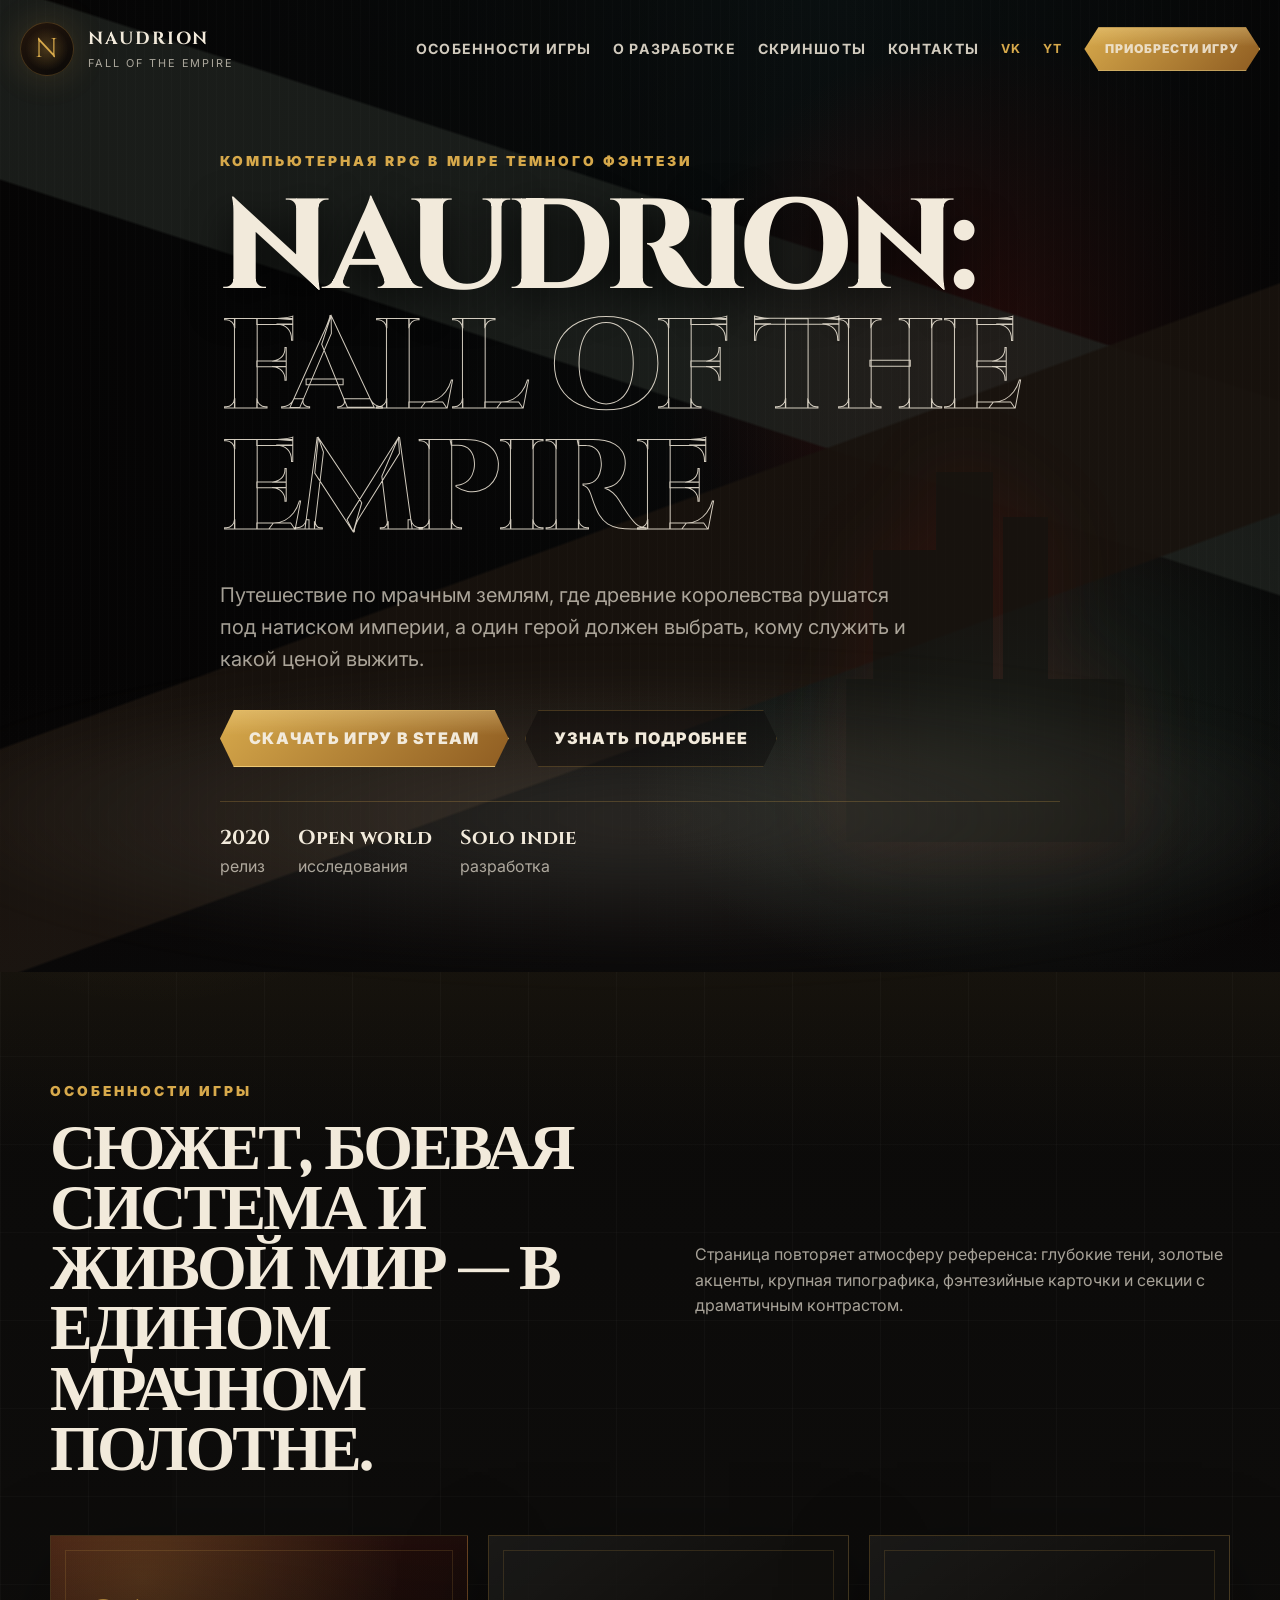
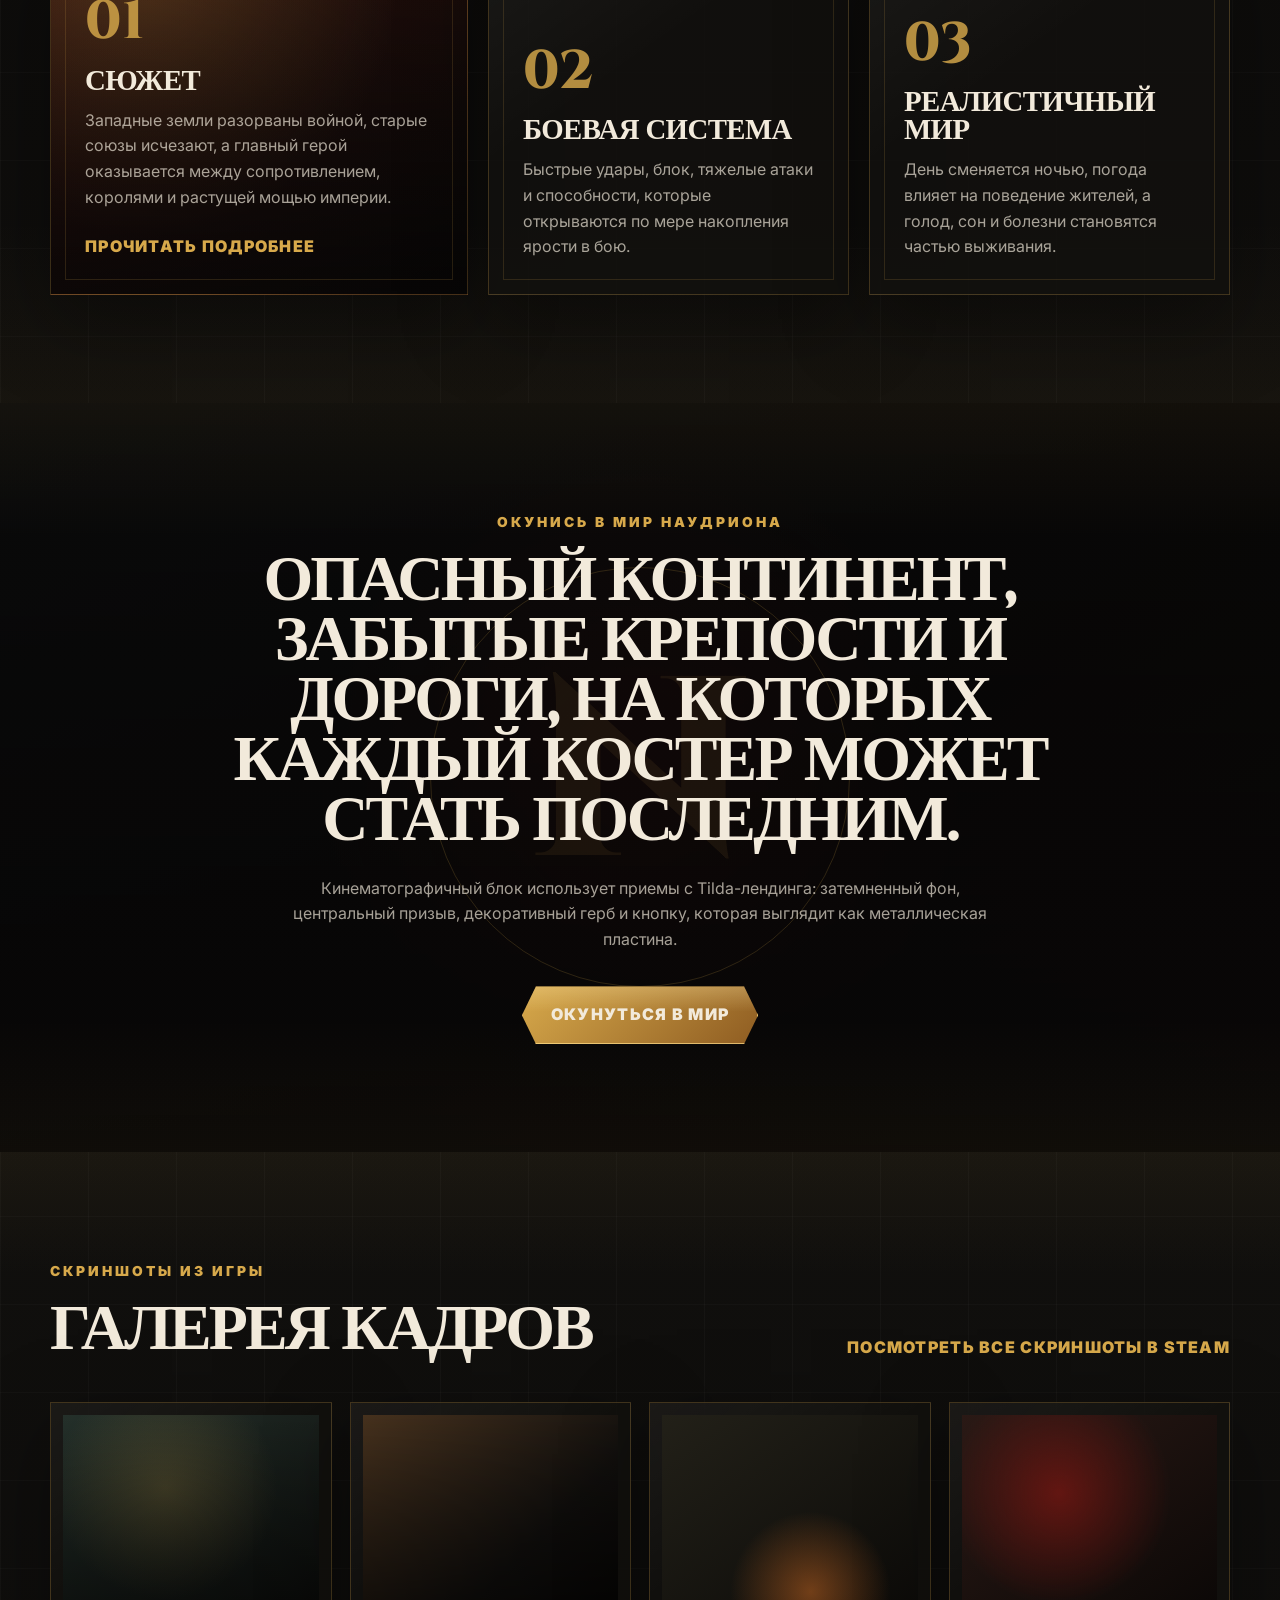
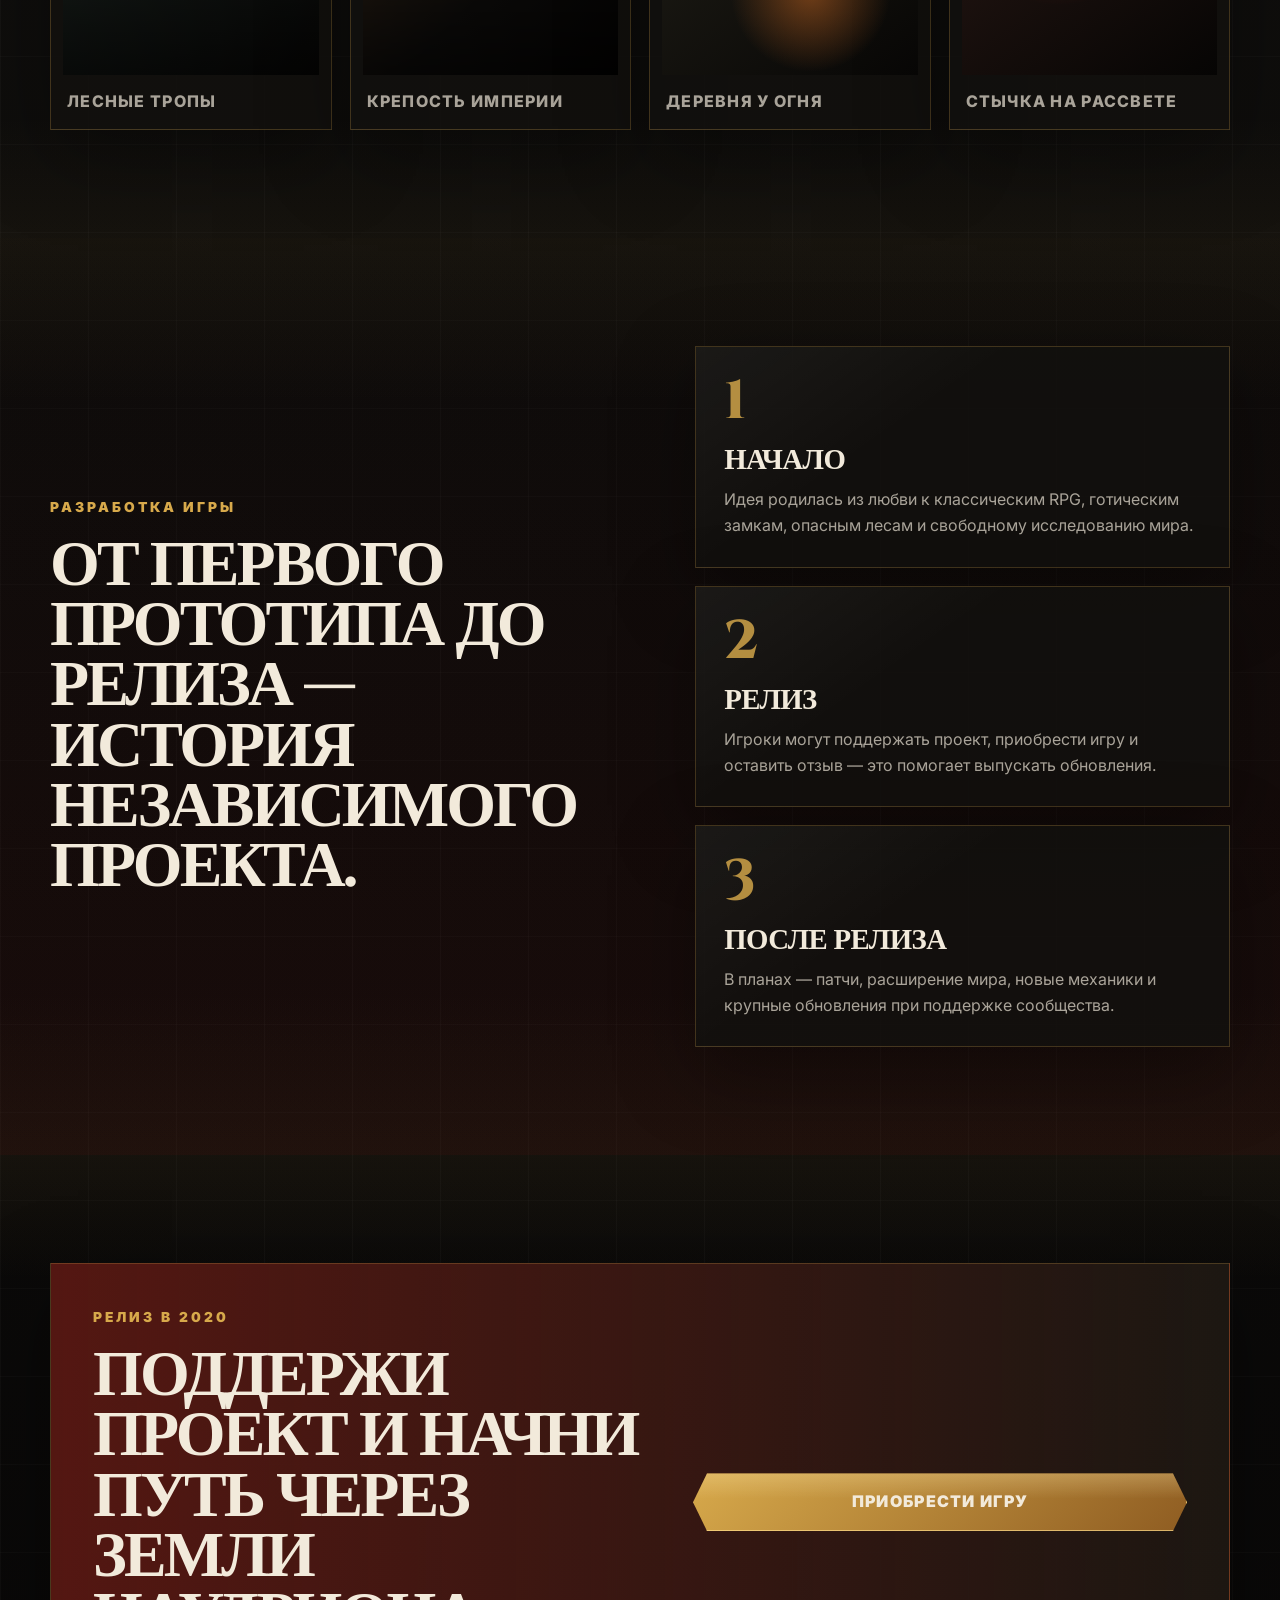
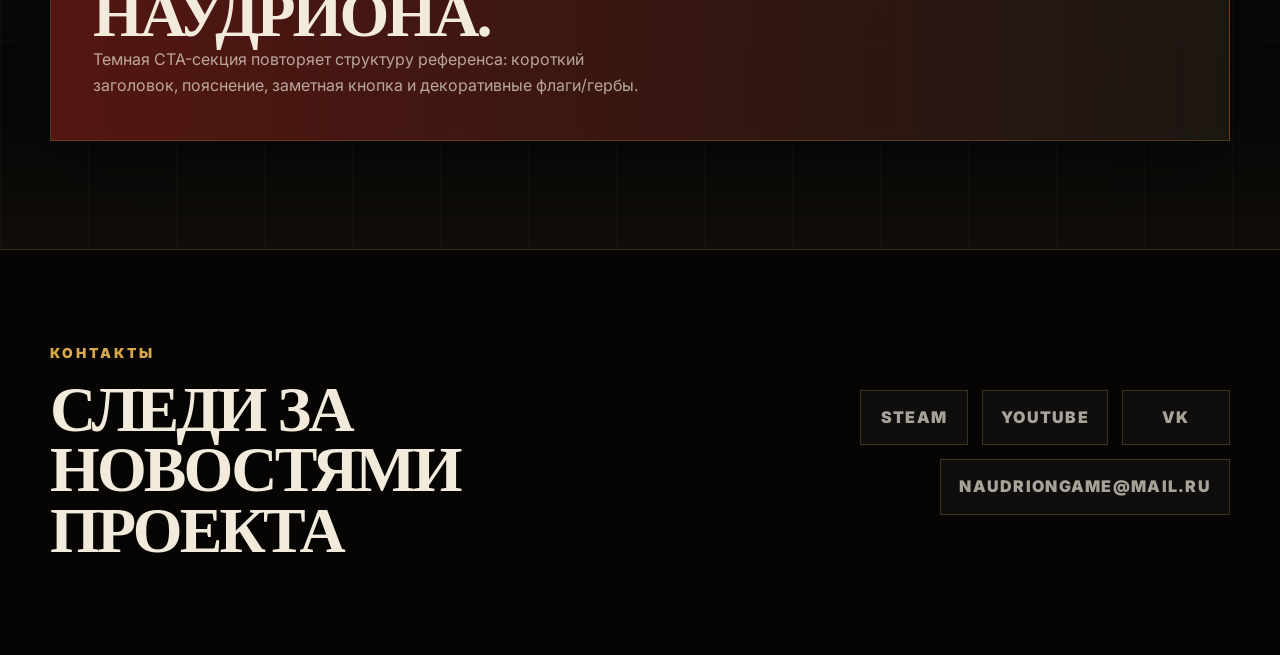
==== commit 7b1e5ff3: "Create Naudrion-inspired landing design" ====
--- a/index.html
+++ b/index.html
@@ -3,291 +3,162 @@
 <head>
   <meta charset="UTF-8">
   <meta name="viewport" content="width=device-width, initial-scale=1.0">
-  <title>DirectPilot AI | AI-операционная система для Яндекс.Директа</title>
-  <meta name="description" content="Визуальный прототип сервиса для AI-аудита, рекомендаций, отчётов и безопасной автоматизации Яндекс.Директа.">
+  <title>Naudrion: Fall of the Empire | Dark Fantasy RPG</title>
+  <meta name="description" content="Кинематографичный лендинг в стиле темного фэнтези: герой, боевые механики, мир, скриншоты, разработка и контакты.">
   <link rel="preconnect" href="https://fonts.googleapis.com">
   <link rel="preconnect" href="https://fonts.gstatic.com" crossorigin>
-  <link href="https://fonts.googleapis.com/css2?family=Inter:wght@400;500;600;700;800;900&display=swap" rel="stylesheet">
+  <link href="https://fonts.googleapis.com/css2?family=Cinzel:wght@500;600;700;800&family=Inter:wght@400;500;600;700;800&display=swap" rel="stylesheet">
   <link rel="stylesheet" href="styles.css">
 </head>
-<body>
-  <div class="app-shell">
-    <header class="site-header" data-header>
-      <div class="container header-main">
-        <a class="brand" href="#top" aria-label="DirectPilot AI">
-          <span class="brand__mark">DP</span>
-          <span class="brand__text">
-            <strong>DirectPilot AI</strong>
-            <small>AI-copilot для Яндекс.Директа</small>
+<body class="fantasy-landing">
+  <div class="fantasy-shell">
+    <header class="fantasy-header" data-header>
+      <div class="fantasy-header__inner">
+        <a class="fantasy-brand" href="#top" aria-label="Naudrion: Fall of the Empire">
+          <span class="fantasy-brand__sigil">N</span>
+          <span>
+            <strong>Naudrion</strong>
+            <small>Fall of the Empire</small>
           </span>
         </a>
-        <button class="nav-toggle" type="button" aria-expanded="false" aria-controls="site-nav" data-nav-toggle>Меню</button>
-        <nav class="site-nav" id="site-nav" data-nav>
-          <a href="#product">Продукт</a>
-          <a href="#workspace">Интерфейс</a>
-          <a href="#ai-flow">AI-логика</a>
-          <a href="#economy">Экономия</a>
-          <a href="#backend">Backend</a>
-          <a class="button button--primary button--sm" href="#demo">Собрать MVP</a>
+        <button class="fantasy-menu" type="button" aria-expanded="false" aria-controls="site-nav" data-nav-toggle>Меню</button>
+        <nav class="fantasy-nav" id="site-nav" data-nav>
+          <a href="#features">Особенности игры</a>
+          <a href="#development">О разработке</a>
+          <a href="#screenshots">Скриншоты</a>
+          <a href="#contacts">Контакты</a>
+          <a class="fantasy-nav__icon" href="#contacts" aria-label="VK">VK</a>
+          <a class="fantasy-nav__icon" href="#screenshots" aria-label="YouTube">YT</a>
+          <a class="fantasy-btn fantasy-btn--small" href="#buy">Приобрести игру</a>
         </nav>
       </div>
     </header>
 
     <main id="top">
-      <section class="hero section">
-        <div class="container hero__grid">
-          <div class="hero__content">
-            <p class="eyebrow">Визуальный прототип SaaS</p>
-            <h1>AI-платформа, которая проверяет Яндекс.Директ, объясняет потери бюджета и готовит безопасные правки.</h1>
-            <p class="hero__lead">Начинаем с read-only AI-аудита и клиентских отчётов: без риска для рекламных бюджетов, с понятным approval workflow и контролем стоимости AI.</p>
-            <div class="hero__actions">
-              <a class="button button--primary" href="#workspace">Посмотреть интерфейс</a>
-              <a class="button button--ghost" href="#backend">План backend-слоя</a>
-            </div>
-            <div class="trust-row" aria-label="Ключевые принципы продукта">
-              <span>Human-in-the-loop</span>
-              <span>Read-only MVP</span>
-              <span>Yandex Direct API</span>
-              <span>AI-cost control</span>
-            </div>
+      <section class="fantasy-hero" aria-labelledby="hero-title">
+        <div class="fantasy-hero__mist" aria-hidden="true"></div>
+        <div class="fantasy-hero__castle" aria-hidden="true"></div>
+        <div class="fantasy-container fantasy-hero__content">
+          <p class="fantasy-kicker">Компьютерная RPG в мире темного фэнтези</p>
+          <h1 id="hero-title">Naudrion:<br><span>Fall of the Empire</span></h1>
+          <p class="fantasy-hero__lead">Путешествие по мрачным землям, где древние королевства рушатся под натиском империи, а один герой должен выбрать, кому служить и какой ценой выжить.</p>
+          <div class="fantasy-hero__actions">
+            <a class="fantasy-btn" href="#buy">Скачать игру в Steam</a>
+            <a class="fantasy-btn fantasy-btn--ghost" href="#features">Узнать подробнее</a>
           </div>
-
-          <aside class="hero-console" aria-label="Превью dashboard">
-            <div class="console-topbar">
-              <span></span><span></span><span></span>
-              <strong>Agency Control Room</strong>
-            </div>
-            <div class="console-metrics">
-              <article>
-                <small>Потенциальная экономия</small>
-                <strong>184 300 ₽</strong>
-                <em>за 14 дней</em>
-              </article>
-              <article>
-                <small>AI-рекомендации</small>
-                <strong>47</strong>
-                <em>12 высокого приоритета</em>
-              </article>
-            </div>
-            <div class="risk-card risk-card--high">
-              <div>
-                <small>Высокий риск</small>
-                <strong>Поиск / Москва / Диваны</strong>
-                <p>18 400 ₽ расхода, 0 конверсий. Вероятно: мусорные запросы или проблема цели Метрики.</p>
-              </div>
-              <span>92%</span>
-            </div>
-            <div class="recommendation-card">
-              <div class="recommendation-card__head">
-                <strong>Черновик правки</strong>
-                <span>нужна проверка</span>
-              </div>
-              <ul>
-                <li>Добавить 27 минус-фраз</li>
-                <li>Снизить ставки в 8 группах на 12%</li>
-                <li>Проверить цель “Заявка” в Метрике</li>
-              </ul>
-              <div class="approval-actions">
-                <button type="button" data-approval="approved">Применить</button>
-                <button type="button" data-approval="edited">Редактировать</button>
-              </div>
-              <p class="approval-status" data-approval-status>AI ничего не применяет без подтверждения.</p>
-            </div>
-          </aside>
+          <div class="fantasy-hero__stats" aria-label="Ключевые факты">
+            <span><b>2020</b> релиз</span>
+            <span><b>Open world</b> исследования</span>
+            <span><b>Solo indie</b> разработка</span>
+          </div>
         </div>
       </section>
 
-      <section class="section product-strip" id="product">
-        <div class="container product-strip__grid">
-          <article>
+      <section class="fantasy-section fantasy-story" id="features">
+        <div class="fantasy-container fantasy-split">
+          <div>
+            <p class="fantasy-kicker">Особенности игры</p>
+            <h2>Сюжет, боевая система и живой мир — в едином мрачном полотне.</h2>
+          </div>
+          <p class="fantasy-muted">Страница повторяет атмосферу референса: глубокие тени, золотые акценты, крупная типографика, фэнтезийные карточки и секции с драматичным контрастом.</p>
+        </div>
+        <div class="fantasy-container fantasy-feature-grid">
+          <article class="fantasy-feature fantasy-feature--wide">
             <span>01</span>
-            <h2>Аудит</h2>
-            <p>Правила находят проблемные кампании, AI объясняет причины и формирует понятные next steps.</p>
+            <h3>Сюжет</h3>
+            <p>Западные земли разорваны войной, старые союзы исчезают, а главный герой оказывается между сопротивлением, королями и растущей мощью империи.</p>
+            <a href="#development">Прочитать подробнее</a>
           </article>
-          <article>
+          <article class="fantasy-feature">
             <span>02</span>
-            <h2>Рекомендации</h2>
-            <p>Минус-фразы, ставки, бюджеты, объявления и поисковые запросы — сначала как черновики.</p>
+            <h3>Боевая система</h3>
+            <p>Быстрые удары, блок, тяжелые атаки и способности, которые открываются по мере накопления ярости в бою.</p>
           </article>
-          <article>
+          <article class="fantasy-feature">
             <span>03</span>
-            <h2>Отчёты</h2>
-            <p>Автоотчёты для клиента, собственника или performance-специалиста в нужном стиле.</p>
-          </article>
-          <article>
-            <span>04</span>
-            <h2>Контроль</h2>
-            <p>Алерты по CPA, расходу без конверсий, падению лидов, остановленным кампаниям и ошибкам целей.</p>
+            <h3>Реалистичный мир</h3>
+            <p>День сменяется ночью, погода влияет на поведение жителей, а голод, сон и болезни становятся частью выживания.</p>
           </article>
         </div>
       </section>
 
-      <section class="section" id="workspace">
-        <div class="container">
-          <div class="section-heading section-heading--center">
-            <p class="eyebrow">Как это будет выглядеть</p>
-            <h2>Рабочее место агентства: клиенты, риски, рекомендации и AI-чат в одном экране.</h2>
-          </div>
-
-          <div class="workspace">
-            <aside class="workspace-sidebar">
-              <div class="workspace-sidebar__title">Клиенты агентства</div>
-              <button class="client-item is-active" type="button">
-                <span>МебельМаркет</span>
-                <strong>4 риска</strong>
-              </button>
-              <button class="client-item" type="button">
-                <span>РемонтПрофи</span>
-                <strong>1 риск</strong>
-              </button>
-              <button class="client-item" type="button">
-                <span>MedLead</span>
-                <strong>7 рисков</strong>
-              </button>
-              <button class="client-item" type="button">
-                <span>AutoParts</span>
-                <strong>норма</strong>
-              </button>
-            </aside>
-
-            <section class="workspace-main">
-              <div class="dashboard-header">
-                <div>
-                  <p class="eyebrow">AI-аудит за 14 дней</p>
-                  <h3>МебельМаркет</h3>
-                </div>
-                <a class="button button--dark button--sm" href="#demo">Сформировать отчёт</a>
-              </div>
-
-              <div class="kpi-grid">
-                <article><small>Расход</small><strong>842 100 ₽</strong><span class="delta delta--bad">+18%</span></article>
-                <article><small>Конверсии</small><strong>412</strong><span class="delta delta--good">+9%</span></article>
-                <article><small>CPA</small><strong>2 044 ₽</strong><span class="delta delta--bad">выше цели на 22%</span></article>
-                <article><small>Нецелевой расход</small><strong>184 300 ₽</strong><span class="delta delta--warn">оценка AI</span></article>
-              </div>
-
-              <div class="insight-layout">
-                <article class="insight-card insight-card--wide">
-                  <div class="insight-card__head">
-                    <div>
-                      <small>Приоритет #1</small>
-                      <h4>Расход без конверсий в поиске</h4>
-                    </div>
-                    <span class="severity severity--high">High</span>
-                  </div>
-                  <p>Кампания “Поиск / Москва / Диваны” получила 312 кликов и 0 заявок. Backend уже отфильтровал 83 подозрительных запроса, AI предлагает 27 минус-фраз и проверку цели.</p>
-                  <div class="chips">
-                    <span>минус-фразы</span>
-                    <span>цели Метрики</span>
-                    <span>ставки</span>
-                  </div>
-                </article>
-
-                <article class="chat-card">
-                  <div class="chat-card__head">
-                    <strong>AI-аналитик</strong>
-                    <span>read-only</span>
-                  </div>
-                  <div class="chat-message chat-message--ai">Я нашёл 3 зоны потерь. Хотите подготовить пакет правок без применения?</div>
-                  <div class="chat-message chat-message--user">Да, покажи только низкорисковые изменения.</div>
-                  <div class="chat-message chat-message--ai">Готово: 27 минус-фраз, 8 корректировок ставок, 2 проверки целей. Всё сохранено как черновик.</div>
-                </article>
-              </div>
-            </section>
-          </div>
+      <section class="fantasy-section fantasy-world">
+        <div class="fantasy-world__emblem" aria-hidden="true">N</div>
+        <div class="fantasy-container fantasy-world__content">
+          <p class="fantasy-kicker">Окунись в мир Наудриона</p>
+          <h2>Опасный континент, забытые крепости и дороги, на которых каждый костер может стать последним.</h2>
+          <p>Кинематографичный блок использует приемы с Tilda-лендинга: затемненный фон, центральный призыв, декоративный герб и кнопку, которая выглядит как металлическая пластина.</p>
+          <a class="fantasy-btn" href="#buy">Окунуться в мир</a>
         </div>
       </section>
 
-      <section class="section section--soft" id="ai-flow">
-        <div class="container ai-flow-grid">
-          <div class="section-heading">
-            <p class="eyebrow">Подключение AI</p>
-            <h2>AI получает не сырые выгрузки, а компактные задачи и безопасные инструменты.</h2>
-            <p>Так дешевле, быстрее и безопаснее: метрики считает код, правила находят аномалии, LLM объясняет, приоритизирует и пишет рекомендации.</p>
+      <section class="fantasy-section" id="screenshots">
+        <div class="fantasy-container fantasy-section-head">
+          <p class="fantasy-kicker">Скриншоты из игры</p>
+          <h2>Галерея кадров</h2>
+          <a href="#buy">Посмотреть все скриншоты в Steam</a>
+        </div>
+        <div class="fantasy-container fantasy-gallery">
+          <figure><div class="shot shot--forest"></div><figcaption>Лесные тропы</figcaption></figure>
+          <figure><div class="shot shot--fortress"></div><figcaption>Крепость империи</figcaption></figure>
+          <figure><div class="shot shot--village"></div><figcaption>Деревня у огня</figcaption></figure>
+          <figure><div class="shot shot--battle"></div><figcaption>Стычка на рассвете</figcaption></figure>
+        </div>
+      </section>
+
+      <section class="fantasy-section fantasy-dev" id="development">
+        <div class="fantasy-container fantasy-dev__grid">
+          <div>
+            <p class="fantasy-kicker">Разработка игры</p>
+            <h2>От первого прототипа до релиза — история независимого проекта.</h2>
           </div>
-          <div class="flow-list">
+          <div class="fantasy-timeline">
             <article>
               <span>1</span>
-              <div><h3>Импорт данных</h3><p>Yandex Direct API и Метрика загружают кампании, расходы, конверсии, запросы и статусы.</p></div>
+              <h3>Начало</h3>
+              <p>Идея родилась из любви к классическим RPG, готическим замкам, опасным лесам и свободному исследованию мира.</p>
             </article>
             <article>
               <span>2</span>
-              <div><h3>Rule Engine</h3><p>Backend считает CPA, CTR, CR, динамику, расход без конверсий и выбирает только важные кейсы.</p></div>
+              <h3>Релиз</h3>
+              <p>Игроки могут поддержать проект, приобрести игру и оставить отзыв — это помогает выпускать обновления.</p>
             </article>
             <article>
               <span>3</span>
-              <div><h3>AI Layer</h3><p>Модель получает короткий JSON, объясняет проблему, предлагает действия и оценивает риск.</p></div>
-            </article>
-            <article>
-              <span>4</span>
-              <div><h3>Approval</h3><p>Пользователь подтверждает черновик, только после этого backend применяет изменения через API.</p></div>
+              <h3>После релиза</h3>
+              <p>В планах — патчи, расширение мира, новые механики и крупные обновления при поддержке сообщества.</p>
             </article>
           </div>
         </div>
       </section>
 
-      <section class="section" id="economy">
-        <div class="container">
-          <div class="section-heading section-heading--between">
-            <div>
-              <p class="eyebrow">Как сделать дешевле</p>
-              <h2>Три режима AI вместо одного дорогого “супермозга”.</h2>
-            </div>
-            <p>Сильную модель используем только там, где нужна стратегия. Всё остальное — правила, шаблоны, кэш и дешёвые модели.</p>
+      <section class="fantasy-section fantasy-buy" id="buy">
+        <div class="fantasy-container fantasy-buy__card">
+          <div>
+            <p class="fantasy-kicker">Релиз в 2020</p>
+            <h2>Поддержи проект и начни путь через земли Наудриона.</h2>
+            <p>Темная CTA-секция повторяет структуру референса: короткий заголовок, пояснение, заметная кнопка и декоративные флаги/гербы.</p>
           </div>
-          <div class="mode-tabs" data-tabs>
-            <div class="mode-tabs__nav" role="tablist" aria-label="Режимы AI">
-              <button class="is-active" type="button" data-tab="rules">Правила</button>
-              <button type="button" data-tab="cheap">Дешёвая модель</button>
-              <button type="button" data-tab="strong">Сильная модель</button>
-            </div>
-            <div class="mode-panel is-active" data-panel="rules">
-              <h3>0 ₽ на LLM-запрос</h3>
-              <p>Расчёт CPA, CTR, CR, сравнение периодов, поиск расхода без конверсий, UTM-проверки и базовые алерты выполняет backend.</p>
-            </div>
-            <div class="mode-panel" data-panel="cheap">
-              <h3>Для массовых операций</h3>
-              <p>Классификация поисковых запросов, черновики объявлений, короткие объяснения и отчёты по шаблону идут через недорогую модель и кэшируются.</p>
-            </div>
-            <div class="mode-panel" data-panel="strong">
-              <h3>Только для сложных задач</h3>
-              <p>Стратегический аудит, разбор причин падения, риск-чек перед массовым применением и консультационный чат используют сильную модель.</p>
-            </div>
-          </div>
-        </div>
-      </section>
-
-      <section class="section section--dark" id="backend">
-        <div class="container backend-grid">
-          <div class="section-heading">
-            <p class="eyebrow eyebrow--light">Следующий шаг</p>
-            <h2>Backend-скелет после визуализации.</h2>
-            <p>После утверждения интерфейса собираем API-ядро: OAuth Яндекса, импорт статистики, rule engine, AI-orchestrator и очередь фоновых задач.</p>
-          </div>
-          <div class="architecture-card">
-            <div class="architecture-row"><span>Frontend</span><strong>Dashboard, approvals, отчёты</strong></div>
-            <div class="architecture-row"><span>Backend API</span><strong>FastAPI / NestJS</strong></div>
-            <div class="architecture-row"><span>Data</span><strong>PostgreSQL + Redis</strong></div>
-            <div class="architecture-row"><span>Integrations</span><strong>Yandex Direct API, Метрика</strong></div>
-            <div class="architecture-row"><span>AI</span><strong>Rule Engine → LLM Router → MCP tools</strong></div>
-          </div>
-        </div>
-      </section>
-
-      <section class="section demo-section" id="demo">
-        <div class="container demo-card">
-          <p class="eyebrow">MVP-ready direction</p>
-          <h2>Первая сборка: read-only AI-аудитор + отчёты + рекомендации без применения.</h2>
-          <p>Это даст быстрый демо-продукт для агентств и безопасную базу для будущего autopilot.</p>
-          <div class="hero__actions">
-            <a class="button button--primary" href="#workspace">Вернуться к интерфейсу</a>
-            <a class="button button--ghost" href="#backend">Перейти к backend-плану</a>
-          </div>
+          <a class="fantasy-btn" href="#contacts">Приобрести игру</a>
         </div>
       </section>
     </main>
+
+    <footer class="fantasy-footer" id="contacts">
+      <div class="fantasy-container fantasy-footer__grid">
+        <div>
+          <p class="fantasy-kicker">Контакты</p>
+          <h2>Следи за новостями проекта</h2>
+        </div>
+        <div class="fantasy-socials" aria-label="Социальные сети">
+          <a href="#top">Steam</a>
+          <a href="#top">YouTube</a>
+          <a href="#top">VK</a>
+          <a href="mailto:NaudrionGame@mail.ru">NaudrionGame@mail.ru</a>
+        </div>
+      </div>
+    </footer>
   </div>
-
   <script src="main.js"></script>
 </body>
 </html>
--- a/styles.css
+++ b/styles.css
@@ -1,20 +1,17 @@
 :root {
-  --bg: #f5f7fb;
-  --bg-deep: #07111f;
+  --bg: #f6f2ea;
   --surface: rgba(255, 255, 255, 0.82);
-  --surface-strong: #ffffff;
-  --text: #0d1726;
-  --muted: #61708a;
-  --line: rgba(13, 23, 38, 0.1);
-  --brand: #2563eb;
-  --brand-2: #7c3aed;
-  --cyan: #06b6d4;
-  --green: #10b981;
-  --amber: #f59e0b;
-  --red: #ef4444;
-  --shadow-xl: 0 30px 90px rgba(15, 23, 42, 0.16);
-  --shadow-md: 0 18px 40px rgba(15, 23, 42, 0.1);
-  --radius-xl: 34px;
+  --surface-dark: #173a3b;
+  --surface-dark-2: #22494b;
+  --text: #203436;
+  --text-muted: #5f716f;
+  --text-on-dark: #f3efe8;
+  --line: rgba(32, 52, 54, 0.12);
+  --accent: #0f6b68;
+  --accent-2: #b69052;
+  --shadow-lg: 0 24px 80px rgba(29, 45, 47, 0.13);
+  --shadow-md: 0 18px 36px rgba(29, 45, 47, 0.08);
+  --radius-xl: 32px;
   --radius-lg: 24px;
   --radius-md: 18px;
   --container: min(1180px, calc(100vw - 32px));
@@ -34,11 +31,10 @@
 body {
   margin: 0;
   background:
-    radial-gradient(circle at 8% 8%, rgba(37, 99, 235, 0.18), transparent 30%),
-    radial-gradient(circle at 92% 4%, rgba(124, 58, 237, 0.16), transparent 28%),
-    linear-gradient(180deg, #fbfdff 0%, var(--bg) 46%, #eef3fb 100%);
+    radial-gradient(circle at top left, rgba(182, 144, 82, 0.16), transparent 28%),
+    linear-gradient(180deg, #fcfaf5 0%, #f6f2ea 48%, #f2ede3 100%);
   color: var(--text);
-  font-family: "Inter", "Segoe UI", sans-serif;
+  font-family: "Manrope", "Segoe UI", sans-serif;
   line-height: 1.6;
   overflow-x: hidden;
 }
@@ -48,7 +44,10 @@
   text-decoration: none;
 }
 
-button {
+button,
+input,
+select,
+textarea {
   font: inherit;
 }
 
@@ -58,15 +57,94 @@
 }
 
 .section {
-  padding: 92px 0;
+  padding: 88px 0;
+}
+
+.section--soft {
+  position: relative;
+}
+
+.section--soft::before {
+  content: "";
+  position: absolute;
+  inset: 18px 0;
+  background: linear-gradient(180deg, rgba(255, 255, 255, 0.55), rgba(255, 255, 255, 0.24));
+  border-top: 1px solid rgba(255, 255, 255, 0.45);
+  border-bottom: 1px solid rgba(32, 52, 54, 0.06);
+  z-index: -1;
+}
+
+.section--contrast {
+  background:
+    radial-gradient(circle at top right, rgba(217, 199, 166, 0.22), transparent 24%),
+    linear-gradient(145deg, var(--surface-dark) 0%, var(--surface-dark-2) 100%);
+  color: var(--text-on-dark);
+}
+
+.eyebrow {
+  margin: 0 0 14px;
+  color: var(--accent);
+  font-size: 0.82rem;
+  font-weight: 800;
+  letter-spacing: 0.16em;
+  text-transform: uppercase;
+}
+
+.eyebrow--light {
+  color: rgba(243, 239, 232, 0.72);
+}
+
+h1,
+h2,
+h3 {
+  margin: 0;
+  font-family: "Cormorant Garamond", Georgia, serif;
+  font-weight: 600;
+  letter-spacing: -0.02em;
+  line-height: 0.98;
+}
+
+h1 {
+  font-size: clamp(3rem, 6vw, 5.6rem);
+}
+
+h2 {
+  font-size: clamp(2.2rem, 4vw, 3.5rem);
+}
+
+h3 {
+  font-size: 1.7rem;
+}
+
+p {
+  margin: 0;
+}
+
+.utility-bar {
+  border-bottom: 1px solid rgba(255, 255, 255, 0.24);
+  background: rgba(12, 39, 42, 0.9);
+  color: rgba(243, 239, 232, 0.8);
+  font-size: 0.88rem;
+}
+
+.utility-bar__content {
+  display: flex;
+  justify-content: space-between;
+  gap: 18px;
+  padding: 12px 0;
+  flex-wrap: wrap;
 }
 
 .site-header {
   position: sticky;
   top: 0;
-  z-index: 50;
-  padding: 16px 0;
+  z-index: 30;
   backdrop-filter: blur(18px);
+}
+
+.site-header.is-scrolled .header-main {
+  margin-top: 0;
+  border-radius: 0 0 var(--radius-lg) var(--radius-lg);
 }
 
 .header-main {
@@ -74,75 +152,81 @@
   align-items: center;
   justify-content: space-between;
   gap: 24px;
-  padding: 14px 18px;
-  border: 1px solid rgba(255, 255, 255, 0.72);
-  border-radius: 999px;
-  background: rgba(255, 255, 255, 0.76);
+  margin-top: 16px;
+  padding: 16px 22px;
+  border: 1px solid rgba(255, 255, 255, 0.54);
+  border-radius: var(--radius-xl);
+  background: rgba(255, 250, 243, 0.82);
   box-shadow: var(--shadow-md);
-  transition: border-radius var(--transition), padding var(--transition);
-}
-
-.site-header.is-scrolled .header-main {
-  border-radius: 24px;
-  padding: 10px 16px;
 }
 
 .brand {
   display: inline-flex;
   align-items: center;
-  gap: 12px;
+  gap: 14px;
 }
 
 .brand__mark {
   display: grid;
   place-items: center;
-  width: 46px;
-  height: 46px;
+  width: 48px;
+  height: 48px;
   border-radius: 16px;
-  background: linear-gradient(135deg, var(--brand), var(--brand-2));
-  color: #fff;
-  font-weight: 900;
-  letter-spacing: -0.04em;
+  background: linear-gradient(145deg, var(--accent) 0%, #165956 100%);
+  color: #f5f0e7;
+  font-weight: 800;
+  font-size: 1.2rem;
 }
 
 .brand__text {
   display: grid;
-  line-height: 1.15;
+  gap: 2px;
 }
 
 .brand__text strong {
-  font-size: 1.02rem;
+  font-size: 1.2rem;
 }
 
 .brand__text small {
-  color: var(--muted);
-  font-size: 0.78rem;
+  color: var(--text-muted);
+  font-size: 0.82rem;
 }
 
 .site-nav {
   display: flex;
   align-items: center;
-  gap: 22px;
-  color: #243148;
-  font-size: 0.95rem;
-  font-weight: 700;
+  gap: 24px;
+  font-weight: 600;
 }
 
 .site-nav a:not(.button) {
-  transition: color var(--transition);
-}
-
-.site-nav a:not(.button):hover {
-  color: var(--brand);
+  position: relative;
+}
+
+.site-nav a:not(.button)::after {
+  content: "";
+  position: absolute;
+  left: 0;
+  bottom: -6px;
+  width: 100%;
+  height: 1px;
+  background: currentColor;
+  transform: scaleX(0);
+  transform-origin: left;
+  transition: transform var(--transition);
+}
+
+.site-nav a:not(.button):hover::after {
+  transform: scaleX(1);
 }
 
 .nav-toggle {
   display: none;
   border: 0;
   border-radius: 999px;
-  padding: 10px 14px;
-  background: #0f172a;
-  color: #fff;
+  padding: 12px 16px;
+  background: var(--surface-dark);
+  color: var(--text-on-dark);
   cursor: pointer;
 }
 
@@ -150,12 +234,11 @@
   display: inline-flex;
   align-items: center;
   justify-content: center;
-  border: 1px solid transparent;
   border-radius: 999px;
   padding: 14px 22px;
-  font-weight: 800;
-  cursor: pointer;
-  transition: transform var(--transition), box-shadow var(--transition), background var(--transition);
+  border: 1px solid transparent;
+  font-weight: 700;
+  transition: transform var(--transition), background var(--transition), border-color var(--transition);
 }
 
 .button:hover {
@@ -163,742 +246,1412 @@
 }
 
 .button--sm {
-  padding: 10px 16px;
-  font-size: 0.9rem;
+  padding: 11px 18px;
+  font-size: 0.95rem;
 }
 
 .button--primary {
-  background: linear-gradient(135deg, var(--brand), var(--brand-2));
-  color: #fff;
-  box-shadow: 0 16px 32px rgba(37, 99, 235, 0.24);
+  background: linear-gradient(145deg, var(--accent-2), #c8a86e);
+  color: #253332;
 }
 
 .button--ghost {
-  border-color: var(--line);
-  background: rgba(255, 255, 255, 0.72);
-  color: #132033;
-}
-
-.button--dark {
-  background: #101827;
-  color: #fff;
-}
-
-.eyebrow {
-  margin: 0 0 12px;
-  color: var(--brand);
-  font-size: 0.78rem;
-  font-weight: 900;
-  letter-spacing: 0.16em;
-  text-transform: uppercase;
-}
-
-.eyebrow--light {
-  color: #93c5fd;
-}
-
-h1,
-h2,
-h3,
-h4,
-p {
-  margin: 0;
-}
-
-h1 {
+  border-color: rgba(32, 52, 54, 0.16);
+  background: rgba(255, 255, 255, 0.54);
+}
+
+.section-heading {
   max-width: 760px;
-  font-size: clamp(3rem, 6vw, 5.8rem);
-  line-height: 0.95;
-  letter-spacing: -0.08em;
-}
-
-h2 {
-  font-size: clamp(2.1rem, 4vw, 4rem);
-  line-height: 1;
-  letter-spacing: -0.06em;
-}
-
-h3 {
-  font-size: clamp(1.8rem, 3vw, 2.6rem);
-  line-height: 1;
-  letter-spacing: -0.05em;
-}
-
-h4 {
-  font-size: 1.2rem;
-  letter-spacing: -0.03em;
+  display: grid;
+  gap: 14px;
+  margin-bottom: 34px;
+}
+
+.section-heading--between {
+  max-width: none;
+  display: flex;
+  align-items: end;
+  justify-content: space-between;
+  gap: 24px;
+}
+
+.section-heading p:last-child {
+  color: var(--text-muted);
 }
 
 .hero {
-  padding-top: 58px;
+  padding-top: 42px;
 }
 
 .hero__grid {
   display: grid;
-  grid-template-columns: minmax(0, 1.08fr) minmax(390px, 0.78fr);
-  gap: 38px;
-  align-items: center;
+  grid-template-columns: 1.25fr 0.9fr;
+  gap: 36px;
+  align-items: stretch;
+}
+
+.hero__content {
+  padding: 56px 0 0;
 }
 
 .hero__lead {
   max-width: 690px;
   margin-top: 26px;
-  color: var(--muted);
-  font-size: 1.16rem;
+  color: var(--text-muted);
+  font-size: 1.12rem;
 }
 
 .hero__actions {
   display: flex;
+  gap: 14px;
   flex-wrap: wrap;
-  gap: 14px;
   margin-top: 34px;
 }
 
-.trust-row {
-  display: flex;
-  flex-wrap: wrap;
-  gap: 10px;
-  margin-top: 34px;
-}
-
-.trust-row span,
-.chips span {
-  border: 1px solid rgba(37, 99, 235, 0.14);
-  border-radius: 999px;
-  padding: 9px 12px;
-  background: rgba(255, 255, 255, 0.72);
-  color: #365170;
-  font-size: 0.86rem;
-  font-weight: 800;
-}
-
-.hero-console,
-.workspace,
-.mode-tabs,
-.demo-card,
-.architecture-card,
-.product-strip__grid article,
-.flow-list article,
-.insight-card,
-.chat-card,
-.kpi-grid article {
-  border: 1px solid rgba(255, 255, 255, 0.72);
+.hero__metrics {
+  display: grid;
+  grid-template-columns: repeat(3, minmax(0, 1fr));
+  gap: 18px;
+  margin: 42px 0 0;
+}
+
+.hero__metrics div {
+  padding-top: 18px;
+  border-top: 1px solid var(--line);
+}
+
+.hero__metrics dt {
+  font-family: "Cormorant Garamond", Georgia, serif;
+  font-size: 2rem;
+  font-weight: 700;
+}
+
+.hero__metrics dd {
+  margin: 6px 0 0;
+  color: var(--text-muted);
+}
+
+.hero-card,
+.quote-panel,
+.content-card,
+.document-card,
+.review-card,
+.news-panel,
+.feature-card,
+.doctor-card,
+.journey-card,
+.trust-badge {
+  border: 1px solid rgba(255, 255, 255, 0.6);
   background: var(--surface);
   box-shadow: var(--shadow-md);
-  backdrop-filter: blur(16px);
-}
-
-.hero-console {
+  backdrop-filter: blur(12px);
+}
+
+.hero-card {
   position: relative;
   overflow: hidden;
-  border-radius: var(--radius-xl);
-  padding: 22px;
-  background:
-    linear-gradient(180deg, rgba(255,255,255,0.9), rgba(244,247,252,0.78)),
-    radial-gradient(circle at top right, rgba(37, 99, 235, 0.18), transparent 36%);
-}
-
-.console-topbar {
+  border-radius: 36px;
+  padding: 30px;
+  background:
+    linear-gradient(180deg, rgba(255, 253, 250, 0.82), rgba(255, 247, 234, 0.9)),
+    linear-gradient(120deg, rgba(15, 107, 104, 0.12), transparent 45%);
+}
+
+.hero-card::before {
+  content: "";
+  position: absolute;
+  inset: auto -40px -40px auto;
+  width: 220px;
+  height: 220px;
+  border-radius: 50%;
+  background: radial-gradient(circle, rgba(15, 107, 104, 0.16), transparent 68%);
+}
+
+.hero-card__label {
+  color: var(--text-muted);
+  font-weight: 700;
+  text-transform: uppercase;
+  letter-spacing: 0.14em;
+  font-size: 0.76rem;
+}
+
+.hero-card__list {
+  display: grid;
+  gap: 18px;
+  margin-top: 22px;
+}
+
+.hero-card__visual {
+  margin-top: 20px;
+  border-radius: 26px;
+  overflow: hidden;
+  border: 1px solid rgba(32, 52, 54, 0.08);
+  background: rgba(255, 255, 255, 0.8);
+}
+
+.hero-card__visual img {
+  display: block;
+  width: 100%;
+  height: auto;
+}
+
+.hero-card__list article {
+  display: grid;
+  grid-template-columns: 56px 1fr;
+  gap: 16px;
+  padding: 18px;
+  border-radius: 22px;
+  background: rgba(255, 255, 255, 0.72);
+}
+
+.hero-card__list span {
+  display: grid;
+  place-items: center;
+  width: 56px;
+  height: 56px;
+  border-radius: 18px;
+  background: rgba(15, 107, 104, 0.11);
+  color: var(--accent);
+  font-weight: 800;
+}
+
+.hero-card h2,
+.trust-badge__title,
+.journey-card h3,
+.doctor-card h3,
+.feature-card h3,
+.content-card h2,
+.news-panel h3,
+.document-card h2,
+.doctor-card--wide h2 {
+  font-family: "Manrope", "Segoe UI", sans-serif;
+  font-size: 1.2rem;
+  line-height: 1.3;
+  letter-spacing: normal;
+}
+
+.trust-strip {
+  padding-top: 28px;
+}
+
+.trust-strip__grid {
+  display: grid;
+  grid-template-columns: repeat(4, minmax(0, 1fr));
+  gap: 16px;
+}
+
+.trust-badge,
+.feature-card,
+.doctor-card,
+.journey-card,
+.review-card,
+.document-card,
+.content-card,
+.news-panel {
+  border-radius: 28px;
+  padding: 28px;
+}
+
+.trust-badge p:last-child,
+.feature-card p,
+.doctor-card p,
+.doctor-card span,
+.journey-card p,
+.review-card p,
+.document-card p,
+.content-card p,
+.news-panel span {
+  color: var(--text-muted);
+}
+
+.card-grid {
+  display: grid;
+  gap: 22px;
+}
+
+.card-grid > * {
+  height: 100%;
+}
+
+.card-grid--three {
+  grid-template-columns: repeat(3, minmax(0, 1fr));
+}
+
+.feature-card--highlight {
+  background: linear-gradient(155deg, rgba(15, 107, 104, 0.88), rgba(20, 80, 76, 0.9));
+  color: var(--text-on-dark);
+}
+
+.feature-card--highlight p,
+.feature-card--highlight a {
+  color: rgba(243, 239, 232, 0.84);
+}
+
+.feature-card__kicker {
+  font-weight: 800;
+  color: var(--accent-2);
+  margin-bottom: 12px;
+}
+
+.text-link {
+  margin-top: 18px;
+  display: inline-flex;
+  color: var(--accent);
+  font-weight: 700;
+}
+
+.split-block {
+  display: grid;
+  grid-template-columns: 1.12fr 0.88fr;
+  gap: 24px;
+}
+
+.split-block__content {
+  display: grid;
+  gap: 22px;
+}
+
+.benefit-list {
+  display: grid;
+  gap: 18px;
+}
+
+.benefit-list article {
+  padding: 22px 24px;
+  border-radius: 24px;
+  background: rgba(255, 255, 255, 0.42);
+  border: 1px solid rgba(32, 52, 54, 0.08);
+}
+
+.benefit-list p {
+  margin-top: 8px;
+  color: var(--text-muted);
+}
+
+.quote-panel {
+  background:
+    radial-gradient(circle at top right, rgba(182, 144, 82, 0.18), transparent 32%),
+    linear-gradient(145deg, #fbf7ef, #f7efdf);
+}
+
+.quote-panel__lead {
+  color: var(--accent);
+  font-weight: 800;
+  text-transform: uppercase;
+  letter-spacing: 0.14em;
+  font-size: 0.8rem;
+}
+
+.quote-panel blockquote {
+  margin: 18px 0 0;
+  font-family: "Cormorant Garamond", Georgia, serif;
+  font-size: clamp(2rem, 3.8vw, 3rem);
+  line-height: 1.06;
+}
+
+.quote-panel__facts {
+  display: grid;
+  gap: 16px;
+  margin-top: 28px;
+}
+
+.quote-panel__facts div {
+  padding-top: 18px;
+  border-top: 1px solid rgba(32, 52, 54, 0.1);
+}
+
+.quote-panel__facts span {
+  display: block;
+  color: var(--text-muted);
+  margin-top: 6px;
+}
+
+.doctor-card {
+  display: grid;
+  gap: 10px;
+  align-content: start;
+}
+
+.doctor-card__photo,
+.profile-hero__photo {
+  position: relative;
+  overflow: hidden;
+  min-height: 260px;
+  border-radius: 22px;
+  background: linear-gradient(145deg, #d4c1a1, #8ba4a2);
+}
+
+.doctor-card__photo::after,
+.profile-hero__photo::after {
+  content: "";
+  position: absolute;
+  inset: 16px;
+  border: 1px solid rgba(255, 255, 255, 0.34);
+  border-radius: 18px;
+}
+
+.doctor-card__photo img,
+.profile-hero__photo img {
+  display: block;
+  width: 100%;
+  height: 100%;
+  object-fit: cover;
+}
+
+.doctor-card .text-link {
+  margin-top: auto;
+}
+
+.journey-grid {
+  display: grid;
+  grid-template-columns: repeat(2, minmax(0, 1fr));
+  gap: 20px;
+}
+
+.proof-layout {
+  display: grid;
+  grid-template-columns: 1.08fr 0.92fr;
+  gap: 22px;
+}
+
+.review-stack {
+  display: grid;
+  gap: 18px;
+}
+
+.news-panel {
+  display: grid;
+  gap: 18px;
+  border-radius: 32px;
+}
+
+.news-panel article {
+  display: grid;
+  gap: 8px;
+  padding-top: 18px;
+  border-top: 1px solid rgba(32, 52, 54, 0.08);
+}
+
+.news-panel article:first-of-type {
+  padding-top: 0;
+  border-top: 0;
+}
+
+.news-panel a {
+  font-weight: 700;
+}
+
+.docs-callout {
+  display: grid;
+  grid-template-columns: 1.1fr 0.9fr;
+  gap: 22px;
+  align-items: center;
+  padding: 32px;
+  border-radius: 32px;
+  background:
+    linear-gradient(145deg, rgba(15, 107, 104, 0.06), rgba(182, 144, 82, 0.12)),
+    rgba(255, 255, 255, 0.52);
+  border: 1px solid rgba(255, 255, 255, 0.6);
+  box-shadow: var(--shadow-md);
+}
+
+.docs-callout__links {
+  display: grid;
+  gap: 12px;
+}
+
+.docs-callout__links a {
+  padding: 16px 18px;
+  border-radius: 18px;
+  background: rgba(255, 255, 255, 0.68);
+  border: 1px solid rgba(32, 52, 54, 0.08);
+  font-weight: 700;
+}
+
+.appointment {
+  display: grid;
+  grid-template-columns: 1fr 1fr;
+  gap: 28px;
+  align-items: start;
+}
+
+.appointment__intro p:last-child {
+  margin-top: 18px;
+  color: rgba(243, 239, 232, 0.74);
+}
+
+.appointment-form {
+  display: grid;
+  gap: 16px;
+  padding: 28px;
+  border-radius: 28px;
+  background: rgba(255, 255, 255, 0.08);
+  border: 1px solid rgba(255, 255, 255, 0.16);
+}
+
+.appointment-form label {
+  display: grid;
+  gap: 8px;
+  font-weight: 600;
+}
+
+.appointment-form input,
+.appointment-form select,
+.appointment-form textarea {
+  width: 100%;
+  padding: 15px 16px;
+  border-radius: 16px;
+  border: 1px solid rgba(255, 255, 255, 0.16);
+  background: rgba(255, 255, 255, 0.94);
+  color: var(--text);
+}
+
+.form-note {
+  color: rgba(243, 239, 232, 0.7);
+  font-size: 0.92rem;
+}
+
+.faq-list {
+  display: grid;
+  gap: 14px;
+}
+
+.faq-item {
+  overflow: hidden;
+  border-radius: 24px;
+  border: 1px solid rgba(32, 52, 54, 0.08);
+  background: rgba(255, 255, 255, 0.62);
+}
+
+.faq-item__trigger {
+  width: 100%;
+  padding: 22px 24px;
+  border: 0;
+  background: transparent;
+  text-align: left;
+  color: var(--text);
+  font-weight: 700;
+  cursor: pointer;
+}
+
+.faq-item__content {
+  max-height: 0;
+  overflow: hidden;
+  transition: max-height 280ms ease, padding 280ms ease;
+  padding: 0 24px;
+}
+
+.faq-item.is-open .faq-item__content {
+  max-height: 180px;
+  padding-bottom: 22px;
+}
+
+.site-footer {
+  padding: 42px 0;
+  background: #102d2f;
+  color: rgba(243, 239, 232, 0.84);
+}
+
+.footer-grid {
+  display: grid;
+  grid-template-columns: 1.2fr 0.8fr 0.8fr 0.9fr;
+  gap: 26px;
+}
+
+.site-footer h3 {
+  font-family: "Manrope", "Segoe UI", sans-serif;
+  font-size: 1rem;
+  margin-bottom: 14px;
+}
+
+.site-footer a,
+.site-footer p {
+  display: block;
+  color: rgba(243, 239, 232, 0.72);
+  margin-bottom: 10px;
+}
+
+.footer-copy {
+  max-width: 320px;
+  margin-top: 18px;
+}
+
+.page-hero {
+  padding: 54px 0 30px;
+}
+
+.breadcrumbs {
+  display: inline-flex;
+  align-items: center;
+  gap: 10px;
+  margin-bottom: 28px;
+  color: var(--text-muted);
+  font-size: 0.92rem;
+}
+
+.page-hero__grid,
+.profile-hero {
+  display: grid;
+  grid-template-columns: 1.2fr 0.8fr;
+  gap: 24px;
+  align-items: start;
+}
+
+.page-hero__aside,
+.chip,
+.map-placeholder {
+  border-radius: 24px;
+}
+
+.page-hero__aside {
+  padding: 24px;
+  background: rgba(255, 255, 255, 0.6);
+  border: 1px solid rgba(255, 255, 255, 0.55);
+  box-shadow: var(--shadow-md);
+}
+
+.page-hero__aside p {
+  color: var(--text-muted);
+  margin-top: 10px;
+}
+
+.chip-row {
   display: flex;
+  gap: 12px;
+  flex-wrap: wrap;
+}
+
+.chip {
+  display: inline-flex;
   align-items: center;
-  gap: 8px;
-  color: var(--muted);
-  font-size: 0.84rem;
-  font-weight: 800;
-}
-
-.console-topbar span {
-  width: 10px;
-  height: 10px;
-  border-radius: 999px;
-  background: #cbd5e1;
-}
-
-.console-topbar span:first-child { background: #fb7185; }
-.console-topbar span:nth-child(2) { background: #fbbf24; }
-.console-topbar span:nth-child(3) { background: #34d399; margin-right: 8px; }
-
-.console-metrics {
+  padding: 11px 16px;
+  background: rgba(255, 255, 255, 0.62);
+  border: 1px solid rgba(32, 52, 54, 0.08);
+  font-weight: 700;
+}
+
+.chip--active {
+  background: var(--surface-dark);
+  color: var(--text-on-dark);
+}
+
+.profile-hero__photo {
+  min-height: 360px;
+}
+
+.profile-hero__role {
+  margin: 12px 0 16px;
+  color: var(--accent);
+  font-weight: 700;
+}
+
+.two-column-layout {
   display: grid;
   grid-template-columns: repeat(2, minmax(0, 1fr));
-  gap: 12px;
-  margin-top: 22px;
-}
-
-.console-metrics article,
-.risk-card,
-.recommendation-card {
-  border: 1px solid var(--line);
-  border-radius: 22px;
-  padding: 18px;
-  background: rgba(255, 255, 255, 0.82);
-}
-
-small {
-  color: var(--muted);
-  font-size: 0.8rem;
-  font-weight: 700;
-}
-
-.console-metrics strong,
-.kpi-grid strong {
-  display: block;
-  margin-top: 8px;
-  color: #0f172a;
-  font-size: 1.8rem;
-  letter-spacing: -0.06em;
-}
-
-.console-metrics em {
-  color: var(--muted);
-  font-size: 0.78rem;
-  font-style: normal;
-}
-
-.risk-card {
-  display: flex;
-  gap: 18px;
-  justify-content: space-between;
-  margin-top: 14px;
-}
-
-.risk-card--high {
-  background: linear-gradient(135deg, rgba(239, 68, 68, 0.1), rgba(255,255,255,0.86));
-}
-
-.risk-card strong {
-  display: block;
-  margin: 4px 0 8px;
-}
-
-.risk-card p,
-.recommendation-card li,
-.approval-status {
-  color: var(--muted);
-  font-size: 0.92rem;
-}
-
-.risk-card > span {
+  gap: 22px;
+}
+
+.bullet-list,
+.step-list,
+.contact-list {
+  margin: 18px 0 0;
+  padding-left: 20px;
+  color: var(--text-muted);
+}
+
+.contact-list a {
+  color: var(--accent);
+}
+
+.docs-grid {
+  display: grid;
+  grid-template-columns: repeat(2, minmax(0, 1fr));
+  gap: 22px;
+}
+
+.map-placeholder {
+  min-height: 280px;
   display: grid;
   place-items: center;
-  flex: 0 0 70px;
-  height: 70px;
-  border-radius: 50%;
-  background: conic-gradient(var(--red) 92%, #fee2e2 0);
-  color: #7f1d1d;
-  font-weight: 900;
-}
-
-.recommendation-card {
-  margin-top: 14px;
-}
-
-.recommendation-card__head,
-.dashboard-header,
-.insight-card__head,
-.chat-card__head,
-.section-heading--between {
+  border: 1px dashed rgba(32, 52, 54, 0.18);
+  background:
+    linear-gradient(135deg, rgba(15, 107, 104, 0.06), rgba(182, 144, 82, 0.1)),
+    rgba(255, 255, 255, 0.52);
+  color: var(--text-muted);
+}
+
+@media (max-width: 1080px) {
+  .hero__grid,
+  .split-block,
+  .proof-layout,
+  .docs-callout,
+  .appointment,
+  .page-hero__grid,
+  .profile-hero,
+  .two-column-layout,
+  .footer-grid,
+  .trust-strip__grid {
+    grid-template-columns: 1fr;
+  }
+
+  .card-grid--three,
+  .docs-grid {
+    grid-template-columns: repeat(2, minmax(0, 1fr));
+  }
+
+  .journey-grid {
+    grid-template-columns: 1fr;
+  }
+
+  .hero-card {
+    max-width: 720px;
+  }
+}
+
+@media (max-width: 780px) {
+  .section {
+    padding: 64px 0;
+  }
+
+  .utility-bar__content {
+    justify-content: center;
+    text-align: center;
+  }
+
+  .header-main {
+    position: relative;
+    margin-top: 10px;
+    padding: 16px;
+  }
+
+  .nav-toggle {
+    display: inline-flex;
+  }
+
+  .site-nav {
+    position: absolute;
+    top: calc(100% + 10px);
+    left: 0;
+    right: 0;
+    display: none;
+    flex-direction: column;
+    align-items: stretch;
+    padding: 18px;
+    border-radius: 24px;
+    background: rgba(255, 250, 243, 0.98);
+    border: 1px solid rgba(255, 255, 255, 0.54);
+    box-shadow: var(--shadow-md);
+  }
+
+  .site-nav.is-open {
+    display: flex;
+  }
+
+  .hero__metrics,
+  .card-grid--three,
+  .docs-grid {
+    grid-template-columns: 1fr;
+  }
+
+  .hero-card__visual {
+    border-radius: 22px;
+  }
+
+  .section-heading--between {
+    align-items: start;
+    flex-direction: column;
+  }
+}
+
+@media (max-width: 560px) {
+  :root {
+    --container: min(100vw - 20px, 100%);
+  }
+
+  h1 {
+    font-size: clamp(2.4rem, 12vw, 4rem);
+  }
+
+  h2 {
+    font-size: clamp(2rem, 8vw, 3rem);
+  }
+
+  .brand__text small {
+    display: none;
+  }
+
+  .hero__content {
+    padding-top: 22px;
+  }
+
+  .hero-card,
+  .feature-card,
+  .doctor-card,
+  .journey-card,
+  .review-card,
+  .document-card,
+  .content-card,
+  .appointment-form,
+  .news-panel,
+  .trust-badge {
+    padding: 22px;
+  }
+
+  .hero-card__list article {
+    grid-template-columns: 1fr;
+  }
+
+  .doctor-card__photo,
+  .profile-hero__photo {
+    min-height: 220px;
+  }
+}
+
+/* Naudrion-inspired dark fantasy landing */
+.fantasy-landing {
+  --fantasy-bg: #090807;
+  --fantasy-panel: rgba(18, 16, 14, 0.82);
+  --fantasy-panel-strong: rgba(29, 24, 19, 0.94);
+  --fantasy-text: #f2eadb;
+  --fantasy-muted: rgba(242, 234, 219, 0.68);
+  --fantasy-gold: #d7a94b;
+  --fantasy-gold-2: #8f5d22;
+  --fantasy-red: #7f1712;
+  --fantasy-line: rgba(215, 169, 75, 0.24);
+  --fantasy-container: min(1180px, calc(100vw - 32px));
+  margin: 0;
+  min-height: 100vh;
+  background:
+    radial-gradient(circle at 50% -10%, rgba(157, 34, 22, 0.32), transparent 34rem),
+    radial-gradient(circle at 12% 12%, rgba(215, 169, 75, 0.12), transparent 22rem),
+    linear-gradient(180deg, #070606 0%, #11100e 46%, #070606 100%);
+  color: var(--fantasy-text);
+  font-family: "Inter", "Segoe UI", sans-serif;
+}
+
+.fantasy-landing a {
+  color: inherit;
+}
+
+.fantasy-shell {
+  min-height: 100vh;
+  overflow: hidden;
+  background:
+    linear-gradient(90deg, rgba(255, 255, 255, 0.025) 1px, transparent 1px) 0 0 / 88px 88px,
+    linear-gradient(rgba(255, 255, 255, 0.018) 1px, transparent 1px) 0 0 / 88px 88px;
+}
+
+.fantasy-container {
+  width: var(--fantasy-container);
+  margin: 0 auto;
+}
+
+.fantasy-header {
+  position: fixed;
+  inset: 0 0 auto;
+  z-index: 50;
+  padding: 22px 0;
+  transition: background 240ms ease, padding 240ms ease, border-color 240ms ease;
+}
+
+.fantasy-header.is-scrolled {
+  padding: 10px 0;
+  background: rgba(7, 6, 6, 0.86);
+  border-bottom: 1px solid var(--fantasy-line);
+  backdrop-filter: blur(16px);
+}
+
+.fantasy-header__inner {
+  width: min(1240px, calc(100vw - 28px));
+  margin: 0 auto;
   display: flex;
   align-items: center;
   justify-content: space-between;
-  gap: 18px;
-}
-
-.recommendation-card__head span,
-.chat-card__head span,
-.severity {
+  gap: 26px;
+}
+
+.fantasy-brand {
+  display: inline-flex;
+  align-items: center;
+  gap: 14px;
+  text-transform: uppercase;
+  letter-spacing: 0.12em;
+}
+
+.fantasy-brand__sigil {
+  width: 54px;
+  height: 54px;
+  display: grid;
+  place-items: center;
+  border: 1px solid var(--fantasy-line);
+  border-radius: 50%;
+  background:
+    radial-gradient(circle, rgba(215, 169, 75, 0.26), transparent 58%),
+    linear-gradient(145deg, #24160c, #090807);
+  color: var(--fantasy-gold);
+  font-family: "Cinzel", Georgia, serif;
+  font-size: 1.7rem;
+  box-shadow: 0 0 34px rgba(215, 169, 75, 0.18);
+}
+
+.fantasy-brand strong,
+.fantasy-brand small {
+  display: block;
+}
+
+.fantasy-brand strong {
+  font-family: "Cinzel", Georgia, serif;
+  font-size: 1.1rem;
+}
+
+.fantasy-brand small {
+  margin-top: 2px;
+  color: var(--fantasy-muted);
+  font-size: 0.68rem;
+  letter-spacing: 0.18em;
+}
+
+.fantasy-nav {
+  display: flex;
+  align-items: center;
+  gap: 22px;
+  color: rgba(242, 234, 219, 0.86);
+  font-size: 0.88rem;
+  font-weight: 700;
+  text-transform: uppercase;
+  letter-spacing: 0.08em;
+}
+
+.fantasy-nav a:not(.fantasy-btn) {
+  position: relative;
+}
+
+.fantasy-nav a:not(.fantasy-btn)::after {
+  content: "";
+  position: absolute;
+  left: 0;
+  bottom: -8px;
+  width: 100%;
+  height: 1px;
+  background: var(--fantasy-gold);
+  transform: scaleX(0);
+  transform-origin: left;
+  transition: transform 220ms ease;
+}
+
+.fantasy-nav a:not(.fantasy-btn):hover::after {
+  transform: scaleX(1);
+}
+
+.fantasy-nav__icon {
+  color: var(--fantasy-gold) !important;
+  font-size: 0.78rem;
+}
+
+.fantasy-menu {
+  display: none;
+  border: 1px solid var(--fantasy-line);
   border-radius: 999px;
-  padding: 6px 10px;
-  background: #eef2ff;
-  color: #3730a3;
+  padding: 11px 18px;
+  background: rgba(10, 9, 8, 0.86);
+  color: var(--fantasy-text);
+  text-transform: uppercase;
+  letter-spacing: 0.12em;
+}
+
+.fantasy-btn {
+  display: inline-flex;
+  align-items: center;
+  justify-content: center;
+  min-height: 54px;
+  padding: 15px 28px;
+  border: 1px solid rgba(255, 219, 133, 0.52);
+  border-radius: 0;
+  clip-path: polygon(14px 0, calc(100% - 14px) 0, 100% 50%, calc(100% - 14px) 100%, 14px 100%, 0 50%);
+  background:
+    linear-gradient(180deg, rgba(255, 232, 170, 0.28), transparent 44%),
+    linear-gradient(135deg, var(--fantasy-gold), var(--fantasy-gold-2));
+  color: #190f08;
+  font-weight: 900;
+  text-transform: uppercase;
+  letter-spacing: 0.08em;
+  box-shadow: 0 16px 42px rgba(143, 93, 34, 0.34);
+  transition: transform 220ms ease, filter 220ms ease;
+}
+
+.fantasy-btn:hover {
+  transform: translateY(-3px);
+  filter: brightness(1.08);
+}
+
+.fantasy-btn--small {
+  min-height: 42px;
+  padding: 11px 20px;
   font-size: 0.76rem;
+}
+
+.fantasy-btn--ghost {
+  background: rgba(8, 7, 6, 0.38);
+  color: var(--fantasy-text);
+  border-color: var(--fantasy-line);
+  box-shadow: none;
+}
+
+.fantasy-hero {
+  position: relative;
+  min-height: 100vh;
+  display: grid;
+  align-items: center;
+  padding: 150px 0 92px;
+  isolation: isolate;
+  background:
+    linear-gradient(90deg, rgba(5, 4, 4, 0.98), rgba(5, 4, 4, 0.58) 44%, rgba(5, 4, 4, 0.18) 64%, rgba(5, 4, 4, 0.84)),
+    radial-gradient(circle at 78% 38%, rgba(126, 24, 16, 0.42), transparent 21rem),
+    linear-gradient(180deg, rgba(12, 20, 21, 0.9), #070606 82%);
+}
+
+.fantasy-hero::before,
+.fantasy-hero::after {
+  content: "";
+  position: absolute;
+  inset: 0;
+  z-index: -3;
+}
+
+.fantasy-hero::before {
+  background:
+    linear-gradient(160deg, transparent 0 52%, rgba(24, 18, 13, 0.92) 52.2% 68%, transparent 68.2%),
+    linear-gradient(18deg, transparent 0 57%, rgba(33, 37, 33, 0.72) 57.2% 71%, transparent 71.2%),
+    radial-gradient(ellipse at 78% 74%, rgba(30, 41, 35, 0.84), transparent 24rem);
+}
+
+.fantasy-hero::after {
+  background:
+    linear-gradient(180deg, transparent 70%, #070606 100%),
+    repeating-linear-gradient(90deg, rgba(255, 255, 255, 0.018) 0 1px, transparent 1px 9px);
+  mix-blend-mode: screen;
+  opacity: 0.55;
+}
+
+.fantasy-hero__mist {
+  position: absolute;
+  inset: auto -10% 0;
+  height: 32%;
+  z-index: -1;
+  background: radial-gradient(ellipse at center, rgba(206, 199, 178, 0.18), transparent 68%);
+  filter: blur(24px);
+}
+
+.fantasy-hero__castle {
+  position: absolute;
+  right: 7vw;
+  bottom: 12vh;
+  width: min(410px, 34vw);
+  height: 430px;
+  z-index: -2;
+  opacity: 0.58;
+  background:
+    linear-gradient(#17130f, #17130f) 44% 28% / 14% 68% no-repeat,
+    linear-gradient(#17130f, #17130f) 61% 42% / 11% 54% no-repeat,
+    linear-gradient(#17130f, #17130f) 27% 50% / 16% 46% no-repeat,
+    linear-gradient(#17130f, #17130f) 50% 92% / 68% 38% no-repeat;
+  filter: drop-shadow(0 0 38px rgba(126, 24, 16, 0.32));
+}
+
+.fantasy-hero__content {
+  max-width: 840px;
+}
+
+.fantasy-kicker {
+  margin: 0 0 18px;
+  color: var(--fantasy-gold);
+  font-size: 0.86rem;
   font-weight: 900;
-}
-
-.recommendation-card ul {
-  margin: 16px 0 0;
-  padding-left: 20px;
-}
-
-.approval-actions {
-  display: flex;
-  gap: 10px;
-  margin-top: 16px;
-}
-
-.approval-actions button {
-  border: 0;
-  border-radius: 999px;
-  padding: 10px 12px;
-  background: #0f172a;
-  color: #fff;
-  font-size: 0.84rem;
+  letter-spacing: 0.22em;
+  text-transform: uppercase;
+}
+
+.fantasy-hero h1,
+.fantasy-section h2,
+.fantasy-footer h2 {
+  margin: 0;
+  font-family: "Cinzel", Georgia, serif;
   font-weight: 800;
-  cursor: pointer;
-}
-
-.approval-actions button + button {
-  background: #e2e8f0;
-  color: #0f172a;
-}
-
-.approval-status {
-  margin-top: 10px;
-}
-
-.product-strip {
-  padding-top: 26px;
-}
-
-.product-strip__grid {
-  display: grid;
-  grid-template-columns: repeat(4, minmax(0, 1fr));
-  gap: 16px;
-}
-
-.product-strip__grid article {
-  border-radius: var(--radius-lg);
-  padding: 24px;
-}
-
-.product-strip__grid span,
-.flow-list span {
-  display: grid;
-  place-items: center;
-  width: 42px;
-  height: 42px;
-  border-radius: 14px;
-  background: rgba(37, 99, 235, 0.1);
-  color: var(--brand);
-  font-weight: 900;
-}
-
-.product-strip__grid h2 {
-  margin-top: 18px;
-  font-size: 1.3rem;
-  letter-spacing: -0.03em;
-}
-
-.product-strip__grid p,
-.section-heading p,
-.flow-list p,
-.mode-panel p,
-.demo-card p,
-.architecture-row span {
-  color: var(--muted);
-}
-
-.section-heading {
-  max-width: 820px;
-}
-
-.section-heading--center {
-  margin: 0 auto 34px;
-  text-align: center;
-}
-
-.section-heading--between {
-  max-width: none;
-  margin-bottom: 28px;
-}
-
-.section-heading--between p:last-child {
-  max-width: 420px;
-}
-
-.workspace {
-  display: grid;
-  grid-template-columns: 260px 1fr;
-  gap: 18px;
-  border-radius: var(--radius-xl);
-  padding: 18px;
-  background:
-    linear-gradient(180deg, rgba(255,255,255,0.86), rgba(241,245,249,0.82)),
-    radial-gradient(circle at 80% 10%, rgba(6, 182, 212, 0.13), transparent 32%);
-}
-
-.workspace-sidebar {
-  border-radius: 26px;
-  padding: 18px;
-  background: #0f172a;
-  color: #fff;
-}
-
-.workspace-sidebar__title {
-  margin-bottom: 14px;
-  color: #94a3b8;
-  font-size: 0.82rem;
-  font-weight: 900;
-  letter-spacing: 0.12em;
+  line-height: 0.94;
+  letter-spacing: -0.045em;
   text-transform: uppercase;
 }
 
-.client-item {
-  display: flex;
-  justify-content: space-between;
-  width: 100%;
-  margin-top: 10px;
-  border: 1px solid rgba(255,255,255,0.08);
-  border-radius: 18px;
-  padding: 14px;
-  background: rgba(255,255,255,0.04);
-  color: #e2e8f0;
-  text-align: left;
-  cursor: pointer;
-}
-
-.client-item.is-active {
-  border-color: rgba(96, 165, 250, 0.46);
-  background: rgba(37, 99, 235, 0.22);
-}
-
-.client-item strong {
-  color: #93c5fd;
-  font-size: 0.82rem;
-}
-
-.workspace-main {
-  padding: 10px;
-}
-
-.dashboard-header {
-  margin-bottom: 18px;
-}
-
-.kpi-grid {
-  display: grid;
-  grid-template-columns: repeat(4, minmax(0, 1fr));
-  gap: 12px;
-}
-
-.kpi-grid article {
-  border-radius: 22px;
-  padding: 18px;
-}
-
-.delta {
-  display: inline-flex;
-  margin-top: 8px;
-  border-radius: 999px;
-  padding: 5px 9px;
-  font-size: 0.74rem;
-  font-weight: 900;
-}
-
-.delta--bad { background: #fee2e2; color: #991b1b; }
-.delta--good { background: #dcfce7; color: #166534; }
-.delta--warn { background: #fef3c7; color: #92400e; }
-
-.insight-layout {
-  display: grid;
-  grid-template-columns: 1.2fr 0.8fr;
-  gap: 14px;
-  margin-top: 14px;
-}
-
-.insight-card,
-.chat-card {
-  border-radius: 24px;
-  padding: 22px;
-}
-
-.severity--high {
-  background: #fee2e2;
-  color: #991b1b;
-}
-
-.insight-card p {
-  margin-top: 16px;
-  color: var(--muted);
-}
-
-.chips {
+.fantasy-hero h1 {
+  max-width: 920px;
+  font-size: clamp(4.2rem, 10vw, 9.8rem);
+  text-shadow: 0 12px 42px rgba(0, 0, 0, 0.85);
+}
+
+.fantasy-hero h1 span {
+  color: transparent;
+  -webkit-text-stroke: 1px rgba(242, 234, 219, 0.86);
+  text-shadow: none;
+}
+
+.fantasy-hero__lead {
+  max-width: 690px;
+  margin: 28px 0 0;
+  color: var(--fantasy-muted);
+  font-size: clamp(1rem, 1.8vw, 1.26rem);
+}
+
+.fantasy-hero__actions,
+.fantasy-hero__stats {
   display: flex;
   flex-wrap: wrap;
-  gap: 8px;
-  margin-top: 18px;
-}
-
-.chat-card {
-  display: grid;
-  gap: 12px;
-  background: #101827;
-  color: #fff;
-}
-
-.chat-card__head strong {
-  font-size: 1.05rem;
-}
-
-.chat-message {
-  border-radius: 18px;
-  padding: 12px 14px;
-  font-size: 0.9rem;
-}
-
-.chat-message--ai {
-  background: rgba(255,255,255,0.09);
-  color: #dbeafe;
-}
-
-.chat-message--user {
-  margin-left: 34px;
-  background: linear-gradient(135deg, var(--brand), var(--brand-2));
-}
-
-.section--soft {
-  background: rgba(255,255,255,0.46);
-  border-top: 1px solid rgba(255,255,255,0.72);
-  border-bottom: 1px solid var(--line);
-}
-
-.ai-flow-grid,
-.backend-grid {
-  display: grid;
-  grid-template-columns: 0.82fr 1.18fr;
-  gap: 34px;
-  align-items: start;
-}
-
-.flow-list {
-  display: grid;
+  gap: 16px;
+  margin-top: 34px;
+}
+
+.fantasy-hero__stats {
+  gap: 28px;
+  padding-top: 20px;
+  border-top: 1px solid var(--fantasy-line);
+  color: var(--fantasy-muted);
+}
+
+.fantasy-hero__stats b {
+  display: block;
+  color: var(--fantasy-text);
+  font-family: "Cinzel", Georgia, serif;
+  font-size: 1.25rem;
+}
+
+.fantasy-section {
+  position: relative;
+  padding: 108px 0;
+}
+
+.fantasy-section::before {
+  content: "";
+  position: absolute;
+  inset: 0;
+  pointer-events: none;
+  background: linear-gradient(180deg, rgba(215, 169, 75, 0.08), transparent 18%, transparent 82%, rgba(215, 169, 75, 0.06));
+  opacity: 0.7;
+}
+
+.fantasy-split,
+.fantasy-dev__grid,
+.fantasy-footer__grid,
+.fantasy-buy__card {
+  display: grid;
+  grid-template-columns: 1.05fr 0.95fr;
+  gap: 54px;
+  align-items: center;
+}
+
+.fantasy-section h2,
+.fantasy-footer h2 {
+  font-size: clamp(2.6rem, 5vw, 5.2rem);
+}
+
+.fantasy-muted,
+.fantasy-section p:not(.fantasy-kicker),
+.fantasy-footer p:not(.fantasy-kicker) {
+  color: var(--fantasy-muted);
+}
+
+.fantasy-feature-grid {
+  display: grid;
+  grid-template-columns: 1.1fr 0.95fr 0.95fr;
+  gap: 20px;
+  margin-top: 54px;
+}
+
+.fantasy-feature,
+.fantasy-timeline article,
+.fantasy-buy__card,
+.fantasy-gallery figure {
+  position: relative;
+  overflow: hidden;
+  border: 1px solid var(--fantasy-line);
+  background:
+    linear-gradient(145deg, rgba(255, 255, 255, 0.045), transparent 38%),
+    var(--fantasy-panel);
+  box-shadow: 0 24px 80px rgba(0, 0, 0, 0.35);
+}
+
+.fantasy-feature {
+  min-height: 360px;
+  padding: 34px;
+  display: flex;
+  flex-direction: column;
+  justify-content: end;
+}
+
+.fantasy-feature--wide {
+  background:
+    linear-gradient(180deg, rgba(0, 0, 0, 0.02), rgba(6, 5, 5, 0.78)),
+    radial-gradient(circle at 22% 12%, rgba(215, 169, 75, 0.24), transparent 16rem),
+    linear-gradient(135deg, rgba(57, 19, 14, 0.92), rgba(9, 8, 7, 0.96));
+}
+
+.fantasy-feature::before {
+  content: "";
+  position: absolute;
+  inset: 14px;
+  border: 1px solid rgba(215, 169, 75, 0.16);
+  pointer-events: none;
+}
+
+.fantasy-feature span,
+.fantasy-timeline span {
+  color: var(--fantasy-gold);
+  font-family: "Cinzel", Georgia, serif;
+  font-size: 3.4rem;
+  font-weight: 800;
+  line-height: 1;
+  opacity: 0.82;
+}
+
+.fantasy-feature h3,
+.fantasy-timeline h3 {
+  margin: 18px 0 12px;
+  font-family: "Cinzel", Georgia, serif;
+  font-size: 1.8rem;
+  text-transform: uppercase;
+}
+
+.fantasy-feature p,
+.fantasy-timeline p {
+  margin: 0;
+}
+
+.fantasy-feature a,
+.fantasy-section-head a {
+  display: inline-flex;
+  width: max-content;
+  margin-top: 24px;
+  color: var(--fantasy-gold);
+  font-weight: 900;
+  text-transform: uppercase;
+  letter-spacing: 0.08em;
+}
+
+.fantasy-world {
+  min-height: 720px;
+  display: grid;
+  align-items: center;
+  text-align: center;
+  background:
+    linear-gradient(180deg, rgba(7, 6, 6, 0.76), rgba(7, 6, 6, 0.96)),
+    radial-gradient(circle at center, rgba(127, 23, 18, 0.44), transparent 20rem),
+    linear-gradient(145deg, #101618, #090807 60%, #1b0f0c);
+}
+
+.fantasy-world__emblem {
+  position: absolute;
+  inset: 50% auto auto 50%;
+  transform: translate(-50%, -50%);
+  width: min(420px, 76vw);
+  height: min(420px, 76vw);
+  display: grid;
+  place-items: center;
+  border: 1px solid rgba(215, 169, 75, 0.18);
+  border-radius: 50%;
+  color: rgba(215, 169, 75, 0.08);
+  font-family: "Cinzel", Georgia, serif;
+  font-size: 16rem;
+  font-weight: 800;
+}
+
+.fantasy-world__content {
+  position: relative;
+  max-width: 880px;
+}
+
+.fantasy-world__content p:not(.fantasy-kicker) {
+  max-width: 720px;
+  margin: 24px auto 0;
+}
+
+.fantasy-world__content .fantasy-btn {
+  margin-top: 34px;
+}
+
+.fantasy-section-head {
+  display: grid;
+  grid-template-columns: 1fr auto;
+  gap: 18px 32px;
+  align-items: end;
+}
+
+.fantasy-section-head .fantasy-kicker {
+  grid-column: 1 / -1;
+  margin-bottom: 0;
+}
+
+.fantasy-gallery {
+  display: grid;
+  grid-template-columns: repeat(4, minmax(0, 1fr));
+  gap: 18px;
+  margin-top: 42px;
+}
+
+.fantasy-gallery figure {
+  margin: 0;
+  padding: 12px;
+}
+
+.shot {
+  min-height: 260px;
+  background:
+    linear-gradient(180deg, transparent, rgba(0, 0, 0, 0.6)),
+    radial-gradient(circle at 40% 28%, rgba(215, 169, 75, 0.22), transparent 7rem),
+    linear-gradient(145deg, #24302a, #0a0908);
+}
+
+.shot--fortress { background: linear-gradient(180deg, transparent, rgba(0, 0, 0, 0.66)), linear-gradient(135deg, #46311d, #12100e 58%, #060504); }
+.shot--village { background: radial-gradient(circle at 58% 68%, rgba(218, 113, 37, 0.48), transparent 5rem), linear-gradient(145deg, #222018, #080706); }
+.shot--battle { background: radial-gradient(circle at 38% 30%, rgba(127, 23, 18, 0.7), transparent 7rem), linear-gradient(145deg, #2a1915, #060504); }
+
+.fantasy-gallery figcaption {
+  padding: 14px 4px 2px;
+  color: var(--fantasy-muted);
+  font-weight: 800;
+  text-transform: uppercase;
+  letter-spacing: 0.08em;
+}
+
+.fantasy-dev {
+  background: linear-gradient(180deg, rgba(7, 6, 6, 0.2), rgba(127, 23, 18, 0.12));
+}
+
+.fantasy-timeline {
+  display: grid;
+  gap: 18px;
+  counter-reset: steps;
+}
+
+.fantasy-timeline article {
+  padding: 28px;
+}
+
+.fantasy-buy__card {
+  padding: 42px;
+  background:
+    linear-gradient(90deg, rgba(127, 23, 18, 0.56), transparent),
+    var(--fantasy-panel-strong);
+}
+
+.fantasy-footer {
+  padding: 92px 0;
+  border-top: 1px solid var(--fantasy-line);
+  background: #060504;
+}
+
+.fantasy-socials {
+  display: flex;
+  flex-wrap: wrap;
+  justify-content: flex-end;
   gap: 14px;
 }
 
-.flow-list article {
-  display: grid;
-  grid-template-columns: 48px 1fr;
-  gap: 16px;
-  border-radius: 24px;
-  padding: 20px;
-}
-
-.flow-list h3 {
-  font-size: 1.18rem;
-  letter-spacing: -0.03em;
-}
-
-.mode-tabs {
-  overflow: hidden;
-  border-radius: var(--radius-xl);
-  padding: 16px;
-}
-
-.mode-tabs__nav {
-  display: grid;
-  grid-template-columns: repeat(3, minmax(0, 1fr));
-  gap: 10px;
-  padding: 8px;
-  border-radius: 999px;
-  background: #eef2f7;
-}
-
-.mode-tabs__nav button {
-  border: 0;
-  border-radius: 999px;
-  padding: 13px 16px;
-  background: transparent;
-  color: #475569;
+.fantasy-socials a {
+  min-width: 108px;
+  padding: 14px 18px;
+  border: 1px solid var(--fantasy-line);
+  background: rgba(255, 255, 255, 0.035);
+  color: var(--fantasy-muted);
+  text-align: center;
   font-weight: 900;
-  cursor: pointer;
-}
-
-.mode-tabs__nav button.is-active {
-  background: #fff;
-  color: var(--brand);
-  box-shadow: 0 10px 26px rgba(15, 23, 42, 0.08);
-}
-
-.mode-panel {
-  display: none;
-  padding: 28px;
-}
-
-.mode-panel.is-active {
-  display: block;
-}
-
-.mode-panel h3 {
-  margin-bottom: 12px;
-  font-size: 1.7rem;
-}
-
-.section--dark {
-  background:
-    radial-gradient(circle at 14% 14%, rgba(37, 99, 235, 0.24), transparent 28%),
-    linear-gradient(145deg, #07111f, #111827);
-  color: #fff;
-}
-
-.section--dark .section-heading p:not(.eyebrow) {
-  color: #b6c5dc;
-}
-
-.architecture-card {
-  border-color: rgba(255,255,255,0.12);
-  border-radius: var(--radius-xl);
-  padding: 12px;
-  background: rgba(255,255,255,0.08);
-}
-
-.architecture-row {
-  display: grid;
-  grid-template-columns: 140px 1fr;
-  gap: 18px;
-  padding: 18px;
-  border-bottom: 1px solid rgba(255,255,255,0.1);
-}
-
-.architecture-row:last-child {
-  border-bottom: 0;
-}
-
-.architecture-row span {
-  color: #93a4bd;
-  font-weight: 800;
-}
-
-.architecture-row strong {
-  color: #fff;
-}
-
-.demo-section {
-  padding-bottom: 110px;
-}
-
-.demo-card {
-  overflow: hidden;
-  position: relative;
-  border-radius: var(--radius-xl);
-  padding: 46px;
-  background:
-    radial-gradient(circle at top right, rgba(124, 58, 237, 0.18), transparent 32%),
-    linear-gradient(135deg, rgba(255,255,255,0.9), rgba(239,246,255,0.86));
-}
-
-.demo-card h2 {
-  max-width: 820px;
-}
-
-.demo-card > p:not(.eyebrow) {
-  max-width: 620px;
-  margin-top: 18px;
-  font-size: 1.08rem;
-}
-
-@media (max-width: 1060px) {
-  .hero__grid,
-  .ai-flow-grid,
-  .backend-grid,
-  .insight-layout {
-    grid-template-columns: 1fr;
-  }
-
-  .hero__content {
-    text-align: left;
-  }
-
-  .product-strip__grid,
-  .kpi-grid {
-    grid-template-columns: repeat(2, minmax(0, 1fr));
-  }
-
-  .section-heading--between {
-    align-items: start;
-    flex-direction: column;
-  }
-}
-
-@media (max-width: 860px) {
-  .nav-toggle {
+  text-transform: uppercase;
+  letter-spacing: 0.08em;
+}
+
+@media (max-width: 1050px) {
+  .fantasy-menu {
     display: inline-flex;
   }
 
-  .site-nav {
+  .fantasy-nav {
     position: absolute;
-    left: 16px;
-    right: 16px;
-    top: 82px;
+    top: calc(100% + 12px);
+    right: 14px;
+    width: min(420px, calc(100vw - 28px));
     display: none;
     flex-direction: column;
     align-items: stretch;
-    gap: 12px;
-    border: 1px solid var(--line);
-    border-radius: 24px;
-    padding: 18px;
-    background: rgba(255,255,255,0.96);
-    box-shadow: var(--shadow-xl);
-  }
-
-  .site-nav.is-open {
+    padding: 22px;
+    background: rgba(7, 6, 6, 0.96);
+    border: 1px solid var(--fantasy-line);
+    box-shadow: 0 24px 80px rgba(0, 0, 0, 0.45);
+  }
+
+  .fantasy-nav.is-open {
     display: flex;
   }
 
-  .brand__text small {
+  .fantasy-nav a {
+    padding: 8px 0;
+  }
+
+  .fantasy-feature-grid,
+  .fantasy-gallery {
+    grid-template-columns: repeat(2, minmax(0, 1fr));
+  }
+}
+
+@media (max-width: 760px) {
+  .fantasy-header {
+    padding: 12px 0;
+  }
+
+  .fantasy-brand small {
     display: none;
   }
 
-  .workspace {
+  .fantasy-brand__sigil {
+    width: 44px;
+    height: 44px;
+  }
+
+  .fantasy-hero {
+    min-height: auto;
+    padding: 130px 0 76px;
+  }
+
+  .fantasy-hero h1 {
+    font-size: clamp(3.25rem, 18vw, 5.4rem);
+  }
+
+  .fantasy-split,
+  .fantasy-dev__grid,
+  .fantasy-footer__grid,
+  .fantasy-buy__card,
+  .fantasy-section-head {
     grid-template-columns: 1fr;
   }
 
-  .workspace-sidebar {
-    display: grid;
-    grid-template-columns: repeat(2, minmax(0, 1fr));
-    gap: 10px;
-  }
-
-  .workspace-sidebar__title {
-    grid-column: 1 / -1;
-  }
-
-  .client-item {
-    margin-top: 0;
-  }
-}
-
-@media (max-width: 640px) {
-  .section {
-    padding: 68px 0;
-  }
-
-  .header-main {
-    border-radius: 24px;
-  }
-
-  .brand__mark {
-    width: 42px;
-    height: 42px;
-  }
-
-  h1 {
-    font-size: 3rem;
-  }
-
-  .console-metrics,
-  .product-strip__grid,
-  .kpi-grid,
-  .mode-tabs__nav,
-  .workspace-sidebar {
+  .fantasy-feature-grid,
+  .fantasy-gallery {
     grid-template-columns: 1fr;
   }
 
-  .mode-tabs__nav {
-    border-radius: 22px;
-  }
-
-  .dashboard-header,
-  .recommendation-card__head,
-  .insight-card__head {
-    align-items: start;
-    flex-direction: column;
-  }
-
-  .architecture-row {
-    grid-template-columns: 1fr;
-  }
-
-  .demo-card {
-    padding: 28px;
-  }
-}
+  .fantasy-section {
+    padding: 74px 0;
+  }
+
+  .fantasy-feature {
+    min-height: 310px;
+  }
+
+  .fantasy-world {
+    min-height: 620px;
+  }
+
+  .fantasy-socials {
+    justify-content: stretch;
+  }
+
+  .fantasy-socials a {
+    flex: 1 1 100%;
+  }
+}
